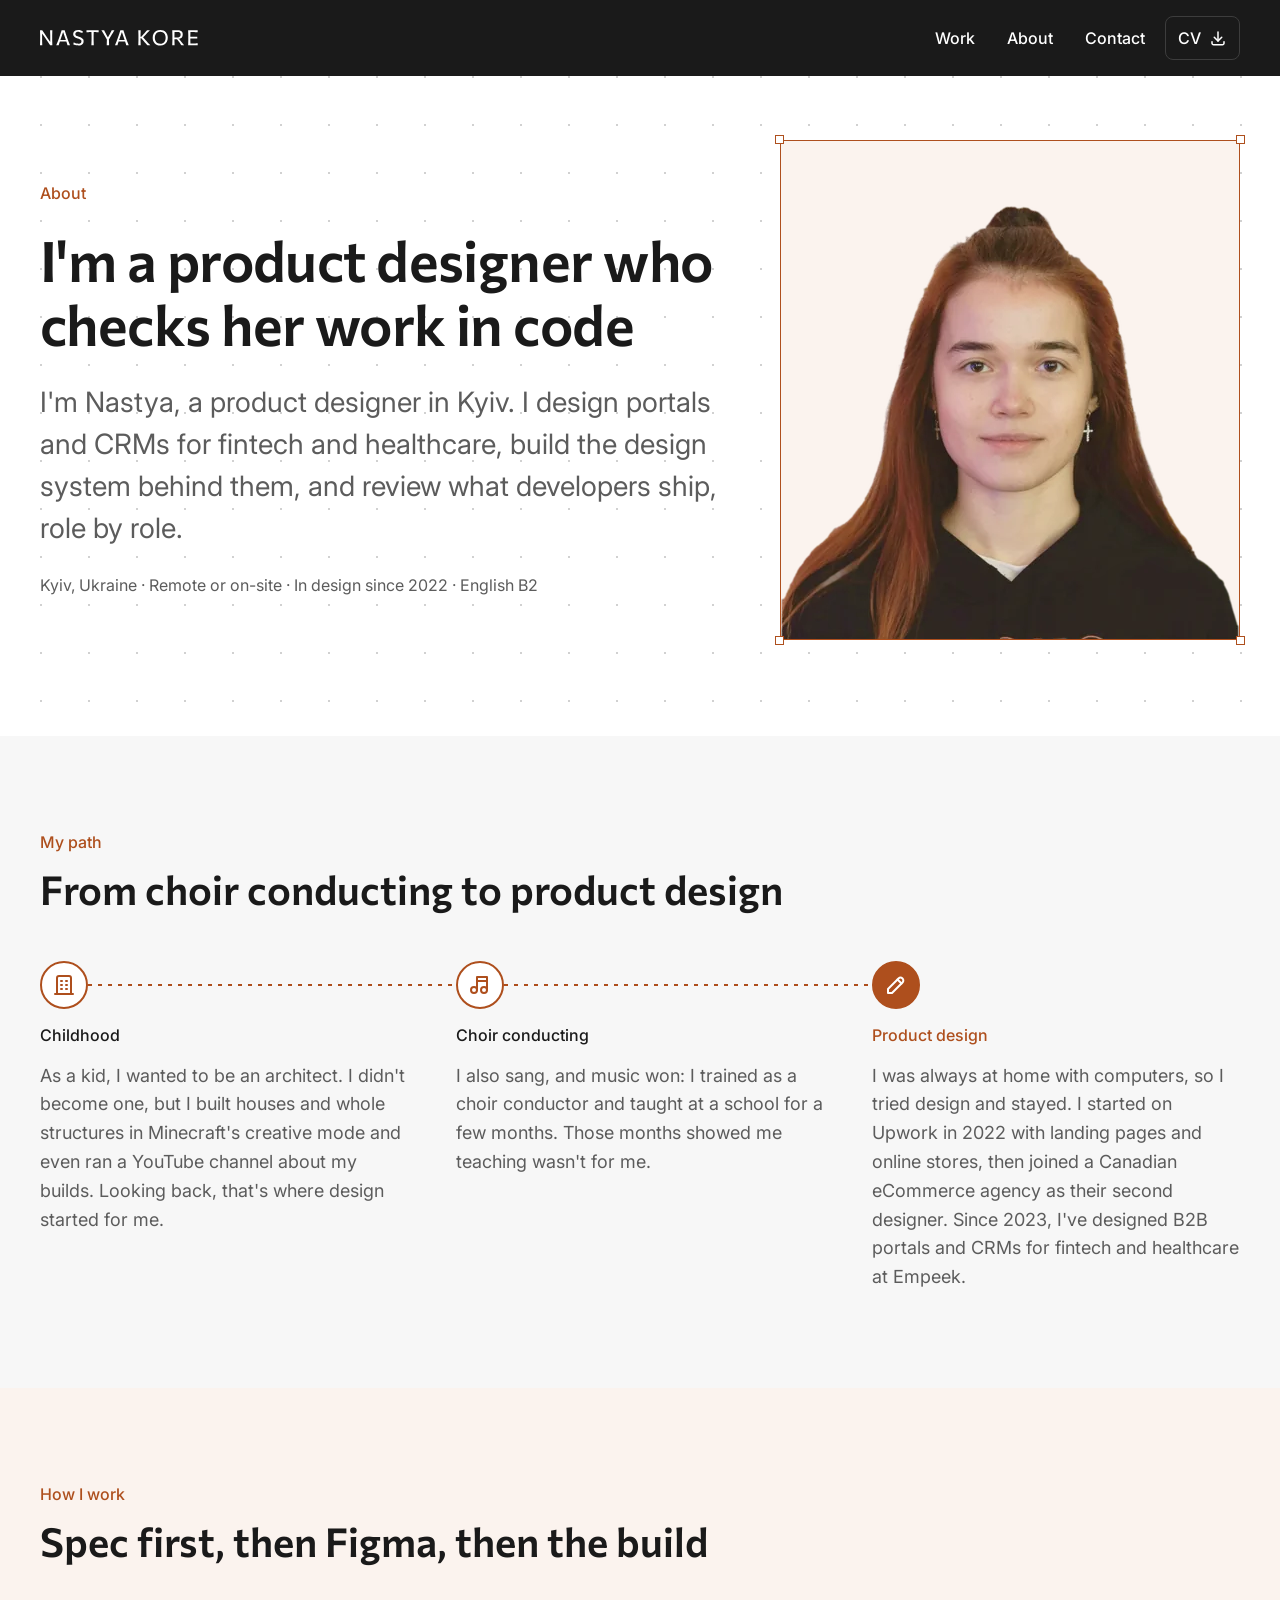
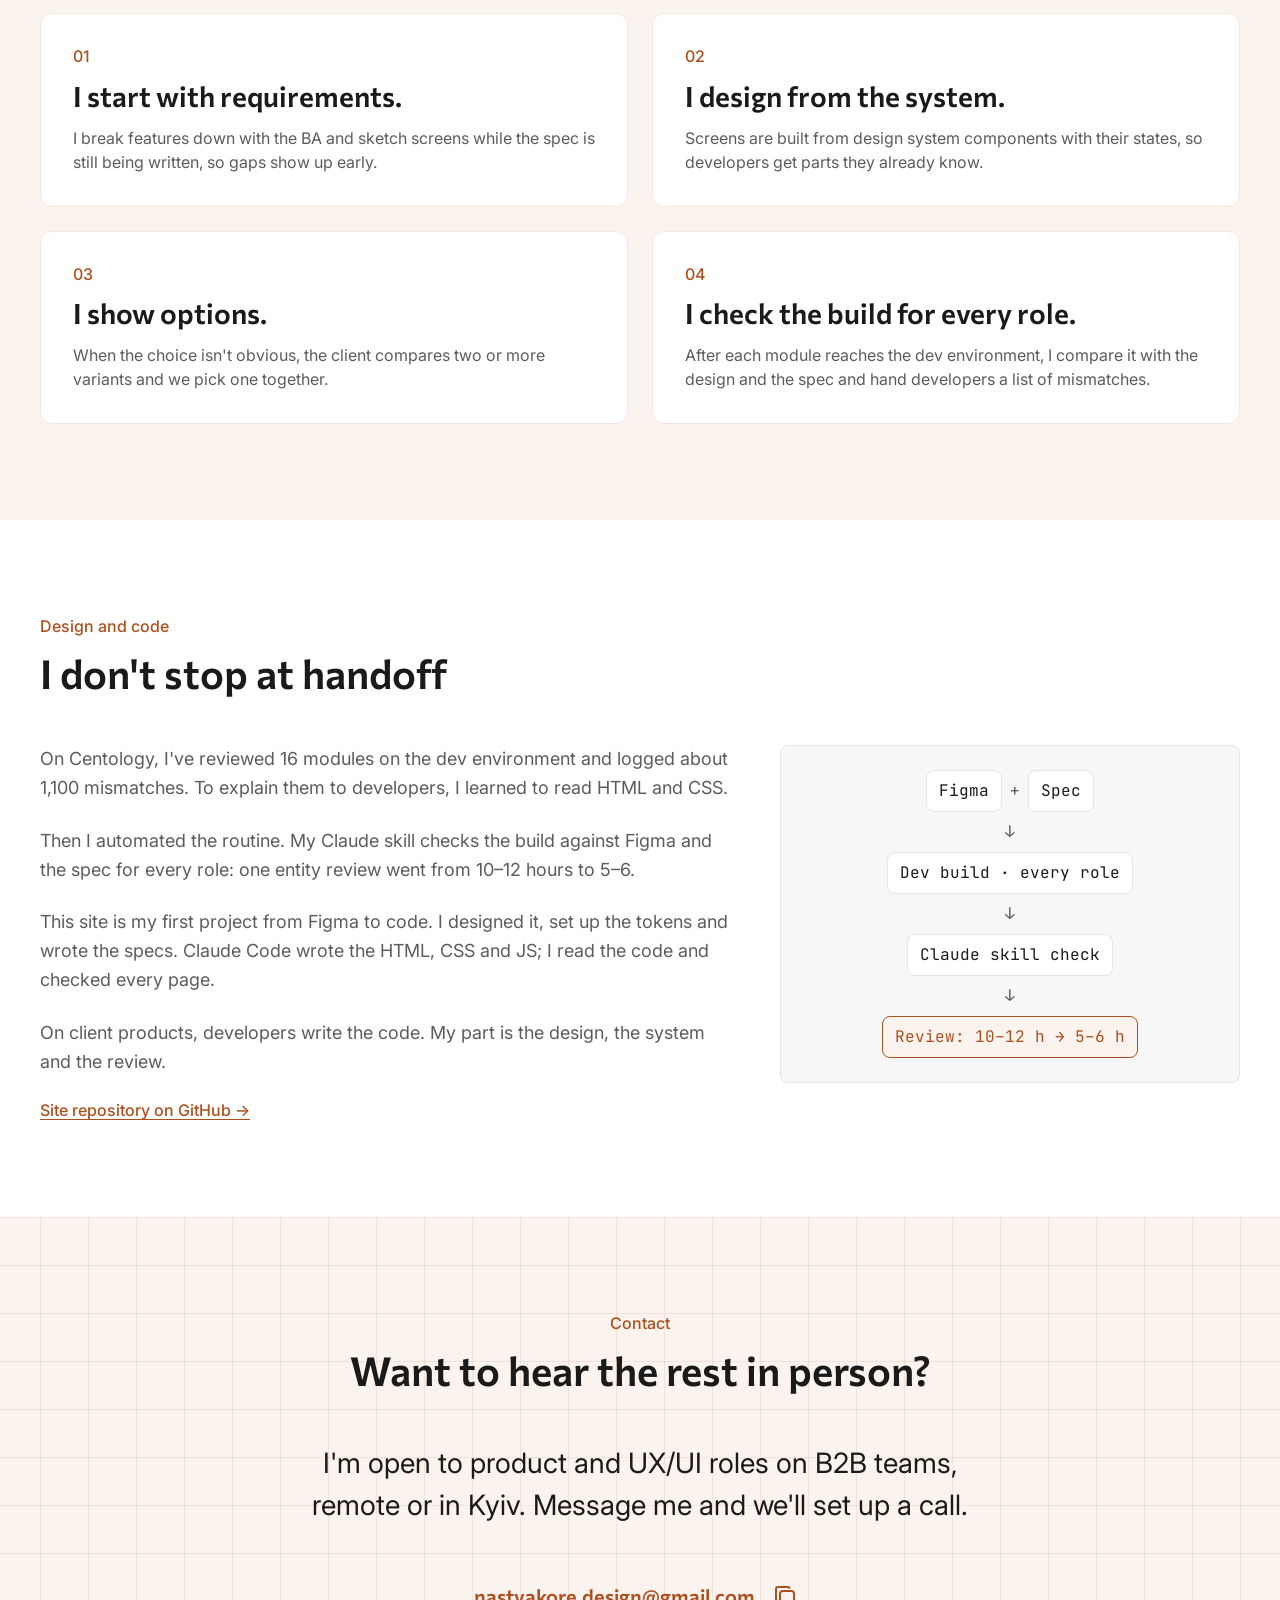
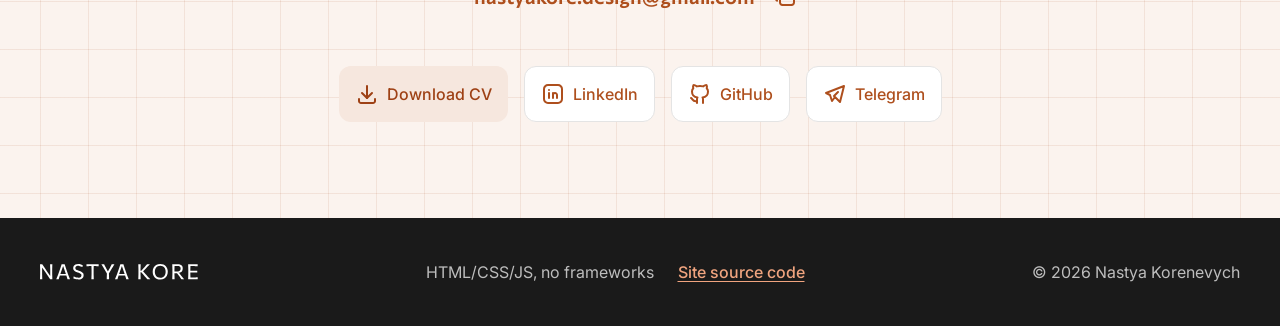
==== en/about/index.html @ 8788996b "Beta 0.6: portfolio site Co-Authored-By: Claude Opus 5.5 <noreply@anthropic.com>" ====
<!doctype html>
<html lang="en">
<head>
  <meta charset="utf-8">
  <meta name="viewport" content="width=device-width, initial-scale=1">
  <title>About — Nastya Korenevych, Product Designer (UX/UI)</title>
  <meta name="description" content="Product designer (UX/UI) in Kyiv. My path into design, how I work on B2B portals and CRMs, and how I take a design all the way to the build.">
  <meta property="og:description" content="Product designer (UX/UI) in Kyiv. My path into design, how I work on B2B portals and CRMs, and how I take a design all the way to the build.">
  <meta property="og:type" content="profile">
  <meta property="og:title" content="About — Nastya Korenevych, Product Designer (UX/UI)">
  <meta property="og:site_name" content="Nastya Korenevych">
  <meta property="og:locale" content="en_US">
  <link rel="canonical" href="https://nastya-korenevych.vercel.app/en/about/">
  <meta property="og:url" content="https://nastya-korenevych.vercel.app/en/about/">
  <meta property="og:image" content="https://nastya-korenevych.vercel.app/assets/img/og/og-about.png">
  <meta property="og:image:width" content="1200">
  <meta property="og:image:height" content="630">
  <meta property="og:image:alt" content="Portrait of Nastya Korenevych next to the About page title">
  <meta name="twitter:card" content="summary_large_image">

  <link rel="icon" href="../../favicon.svg" type="image/svg+xml">
  <link rel="icon" href="../../favicon-32.png" type="image/png" sizes="32x32">
  <link rel="apple-touch-icon" href="../../apple-touch-icon.png">
  <link rel="preload" href="../../assets/fonts/commissioner-variable.woff2" as="font" type="font/woff2" crossorigin>
  <link rel="preconnect" href="https://fonts.googleapis.com">
  <link rel="preconnect" href="https://fonts.gstatic.com" crossorigin>
  <link rel="stylesheet" href="https://fonts.googleapis.com/css2?family=Inter:wght@400;500&family=JetBrains+Mono&display=swap">

  <link rel="stylesheet" href="../../assets/css/tokens.css">
  <link rel="stylesheet" href="../../assets/css/base.css">
  <link rel="stylesheet" href="../../assets/css/components/wordmark.css">
  <link rel="stylesheet" href="../../assets/css/components/header.css">
  <link rel="stylesheet" href="../../assets/css/components/selection.css">
  <link rel="stylesheet" href="../../assets/css/components/about-hero.css">
  <link rel="stylesheet" href="../../assets/css/components/cell-grid.css">
  <link rel="stylesheet" href="../../assets/css/components/section-head.css">
  <link rel="stylesheet" href="../../assets/css/components/about-section.css">
  <link rel="stylesheet" href="../../assets/css/components/path.css">
  <link rel="stylesheet" href="../../assets/css/components/principles.css">
  <link rel="stylesheet" href="../../assets/css/components/text-link.css">
  <link rel="stylesheet" href="../../assets/css/components/cursor-tag.css">
  <link rel="stylesheet" href="../../assets/css/components/flow-diagram.css">
  <link rel="stylesheet" href="../../assets/css/components/contact-section.css">
  <link rel="stylesheet" href="../../assets/css/components/contact-button.css">
  <link rel="stylesheet" href="../../assets/css/components/cv-button.css">
  <link rel="stylesheet" href="../../assets/css/components/email-copy.css">
  <link rel="stylesheet" href="../../assets/css/components/site-footer.css">

  <script src="../../assets/js/menu.js" defer></script>
  <script src="../../assets/js/cursor-tag.js" defer></script>
  <script src="../../assets/js/cell-grid.js" defer></script>
  <script src="../../assets/js/copy-email.js" defer></script>
</head>
<body>
  <a class="skip-link" href="#main">Skip to content</a>

  <svg class="visually-hidden" aria-hidden="true">
    <symbol id="wordmark" viewBox="0 0 158 16">
      <path fill="currentColor" d="M-5.46128e-06 15.2563C0.0279945 14.4303 0.0524945 13.6323 0.0734945 12.8623C0.0944945 12.0923 0.118994 11.2453 0.146995 10.3213V5.29185C0.118994 4.33985 0.0944945 3.47535 0.0734945 2.69835C0.0524945 1.92135 0.0279945 1.11635 -5.46128e-06 0.283346H2.23649C3.06249 1.51535 3.86049 2.70535 4.63049 3.85335C5.40049 4.99435 6.15649 6.11785 6.89849 7.22385L10.059 11.6863H10.227V5.29185C10.199 4.33985 10.1745 3.47535 10.1535 2.69835C10.1325 1.92135 10.108 1.11635 10.08 0.283346H12.3585C12.3375 1.11635 12.313 1.92135 12.285 2.69835C12.257 3.47535 12.2255 4.33985 12.1905 5.29185V10.3213C12.2255 11.2383 12.257 12.0818 12.285 12.8518C12.313 13.6218 12.3375 14.4233 12.3585 15.2563H10.185C9.48499 14.2203 8.74999 13.1388 7.97999 12.0118C7.20999 10.8778 6.36649 9.63885 5.44949 8.29485L2.26799 3.80085H2.11049V10.3213C2.14549 11.2383 2.17349 12.0818 2.19449 12.8518C2.22249 13.6218 2.25049 14.4233 2.27849 15.2563H-5.46128e-06ZM16.2396 15.2563C16.5616 14.4373 16.8976 13.5868 17.2476 12.7048C17.6046 11.8228 17.9371 10.9828 18.2451 10.1848L20.0826 5.03985C20.3836 4.12285 20.6496 3.29335 20.8806 2.55135C21.1186 1.80935 21.3601 1.05335 21.6051 0.283346H24.7026C24.9406 1.03935 25.1751 1.79535 25.4061 2.55135C25.6441 3.30735 25.9066 4.14035 26.1936 5.05035L28.0206 10.2058C28.3426 11.0388 28.6716 11.8893 29.0076 12.7573C29.3506 13.6253 29.6761 14.4583 29.9841 15.2563H27.4641C27.2121 14.3953 26.9461 13.5063 26.6661 12.5893C26.3931 11.6723 26.1306 10.8043 25.8786 9.98535L23.2221 2.13135H23.0331L20.3661 9.91185C20.1001 10.7798 19.8271 11.6688 19.5471 12.5788C19.2671 13.4888 18.9906 14.3813 18.7176 15.2563H16.2396ZM19.2951 11.5603L19.4841 9.95385H26.9706L27.1176 11.5603H19.2951ZM38.3701 15.4873C38.0131 15.4873 37.5616 15.4418 37.0156 15.3508C36.4696 15.2598 35.8816 15.1443 35.2516 15.0043C34.6216 14.8643 34.0056 14.7173 33.4036 14.5633L33.5926 12.5683C34.2646 12.7853 34.9086 12.9813 35.5246 13.1563C36.1476 13.3313 36.7006 13.4713 37.1836 13.5763C37.6736 13.6743 38.0621 13.7233 38.3491 13.7233C38.9231 13.7093 39.4411 13.6218 39.9031 13.4608C40.3721 13.2928 40.7431 13.0338 41.0161 12.6838C41.2961 12.3338 41.4361 11.8683 41.4361 11.2873C41.4361 10.7763 41.2891 10.3528 40.9951 10.0168C40.7011 9.67385 40.2706 9.37985 39.7036 9.13485C39.1436 8.88285 38.4681 8.63435 37.6771 8.38935C36.7321 8.10235 35.9236 7.78385 35.2516 7.43385C34.5866 7.07685 34.0756 6.63935 33.7186 6.12135C33.3686 5.59635 33.1936 4.93135 33.1936 4.12635C33.1936 3.33535 33.3791 2.63185 33.7501 2.01585C34.1211 1.39285 34.6741 0.902847 35.4091 0.545847C36.1441 0.181847 37.0541 -0.000153065 38.1391 -0.000153065C38.3771 -0.000153065 38.6851 0.0348469 39.0631 0.104847C39.4481 0.174847 39.8576 0.262347 40.2916 0.367347C40.7326 0.472346 41.1631 0.580847 41.5831 0.692847C42.0031 0.804847 42.3706 0.902847 42.6856 0.986847L42.5071 2.97135C41.9121 2.76135 41.3206 2.56535 40.7326 2.38335C40.1516 2.20135 39.6406 2.05785 39.1996 1.95285C38.7656 1.84085 38.4716 1.78485 38.3176 1.78485C37.7926 1.79885 37.3061 1.88635 36.8581 2.04735C36.4101 2.20135 36.0496 2.44285 35.7766 2.77185C35.5106 3.10085 35.3776 3.52435 35.3776 4.04235C35.3776 4.49735 35.4966 4.87885 35.7346 5.18685C35.9796 5.49485 36.3576 5.77135 36.8686 6.01635C37.3796 6.25435 38.0446 6.49935 38.8636 6.75135C40.0606 7.13635 41.0056 7.52485 41.6986 7.91685C42.3916 8.30185 42.8816 8.75335 43.1686 9.27135C43.4626 9.78235 43.6096 10.4158 43.6096 11.1718C43.6096 11.9978 43.4241 12.7363 43.0531 13.3873C42.6891 14.0313 42.1186 14.5423 41.3416 14.9203C40.5716 15.2983 39.5811 15.4873 38.3701 15.4873ZM51.3942 15.2563C51.4222 14.4303 51.4467 13.6323 51.4677 12.8623C51.4957 12.0923 51.5237 11.2453 51.5517 10.3213V5.59635C51.5237 4.65135 51.4957 3.79035 51.4677 3.01335C51.4397 2.22935 51.4117 1.42085 51.3837 0.587847L52.3602 2.12085H50.5647C49.7177 2.16285 48.9687 2.20135 48.3177 2.23635C47.6737 2.27135 47.0612 2.30635 46.4802 2.34135V0.283346H58.6707V2.34135C58.0897 2.30635 57.4737 2.27135 56.8227 2.23635C56.1787 2.20135 55.4332 2.16285 54.5862 2.12085H52.7907L53.7777 0.587847C53.7567 1.42085 53.7322 2.22935 53.7042 3.01335C53.6762 3.79035 53.6447 4.65135 53.6097 5.59635V10.3213C53.6447 11.2383 53.6762 12.0818 53.7042 12.8518C53.7322 13.6218 53.7567 14.4233 53.7777 15.2563H51.3942ZM66.9153 9.47085L63.6708 3.89535C63.3208 3.34235 62.9638 2.78235 62.5998 2.21535C62.2358 1.64835 61.8263 1.00435 61.3713 0.283346H64.1223C64.4583 0.941347 64.7488 1.51185 64.9938 1.99485C65.2458 2.47785 65.4803 2.93285 65.6973 3.35985C65.9143 3.77985 66.1523 4.24185 66.4113 4.74585L67.8078 7.25535H68.0073L69.3723 4.82985C69.6453 4.30485 69.8938 3.82185 70.1178 3.38085C70.3488 2.93985 70.5868 2.47785 70.8318 1.99485C71.0838 1.50485 71.3778 0.934347 71.7138 0.283346H74.4123C74.0133 0.913347 73.6248 1.52935 73.2468 2.13135C72.8688 2.72635 72.4978 3.31085 72.1338 3.88485L68.8893 9.47085H66.9153ZM66.7158 15.2563C66.7438 14.4303 66.7683 13.6323 66.7893 12.8623C66.8173 12.0923 66.8453 11.2453 66.8733 10.3213V7.73835H68.9418V10.3213C68.9768 11.2383 69.0083 12.0818 69.0363 12.8518C69.0643 13.6218 69.0888 14.4233 69.1098 15.2563H66.7158ZM74.9879 15.2563C75.3099 14.4373 75.6459 13.5868 75.9959 12.7048C76.3529 11.8228 76.6854 10.9828 76.9934 10.1848L78.8309 5.03985C79.1319 4.12285 79.3979 3.29335 79.6289 2.55135C79.8669 1.80935 80.1084 1.05335 80.3534 0.283346H83.4509C83.6889 1.03935 83.9234 1.79535 84.1544 2.55135C84.3924 3.30735 84.6549 4.14035 84.9419 5.05035L86.7689 10.2058C87.0909 11.0388 87.4199 11.8893 87.7559 12.7573C88.0989 13.6253 88.4244 14.4583 88.7324 15.2563H86.2124C85.9604 14.3953 85.6944 13.5063 85.4144 12.5893C85.1414 11.6723 84.8789 10.8043 84.6269 9.98535L81.9704 2.13135H81.7814L79.1144 9.91185C78.8484 10.7798 78.5754 11.6688 78.2954 12.5788C78.0154 13.4888 77.7389 14.3813 77.4659 15.2563H74.9879ZM78.0434 11.5603L78.2324 9.95385H85.7189L85.8659 11.5603H78.0434ZM107.364 15.2563C106.748 14.5353 106.171 13.8633 105.632 13.2403C105.093 12.6103 104.571 11.9978 104.067 11.4028L101.316 8.34735H100.298V6.66735H101.306L103.689 4.11585C104.228 3.50685 104.757 2.90835 105.275 2.32035C105.793 1.73235 106.395 1.05335 107.081 0.283346H109.916C109.132 1.08135 108.369 1.85835 107.627 2.61435C106.885 3.37035 106.143 4.12985 105.401 4.89285L102.671 7.76985L102.639 6.86685L105.674 10.2793C106.164 10.7973 106.685 11.3573 107.238 11.9593C107.798 12.5613 108.344 13.1493 108.876 13.7233C109.415 14.2973 109.891 14.8083 110.304 15.2563H107.364ZM98.303 15.2563C98.331 14.4303 98.3555 13.6323 98.3765 12.8623C98.3975 12.0923 98.422 11.2453 98.45 10.3213V5.29185C98.422 4.33985 98.3975 3.47535 98.3765 2.69835C98.3555 1.92135 98.331 1.11635 98.303 0.283346H100.686C100.658 1.11635 100.63 1.92135 100.602 2.69835C100.581 3.47535 100.553 4.33985 100.518 5.29185V10.3213C100.553 11.2383 100.581 12.0818 100.602 12.8518C100.63 13.6218 100.658 14.4233 100.686 15.2563H98.303ZM120.314 15.4873C119.033 15.4873 117.913 15.2843 116.954 14.8783C116.002 14.4653 115.207 13.9018 114.57 13.1878C113.94 12.4668 113.468 11.6408 113.153 10.7098C112.845 9.77885 112.691 8.79535 112.691 7.75935C112.691 6.31035 112.981 5.00135 113.562 3.83235C114.15 2.65635 115.008 1.72535 116.135 1.03935C117.262 0.353347 118.63 0.0103474 120.24 0.0103474C121.472 0.0103474 122.557 0.209847 123.495 0.608847C124.433 1.00085 125.221 1.55385 125.858 2.26785C126.495 2.97485 126.974 3.79735 127.296 4.73535C127.618 5.67335 127.779 6.67785 127.779 7.74885C127.779 9.22585 127.485 10.5488 126.897 11.7178C126.309 12.8868 125.455 13.8073 124.335 14.4793C123.222 15.1513 121.882 15.4873 120.314 15.4873ZM120.261 13.7233C121.192 13.6953 121.997 13.5168 122.676 13.1878C123.355 12.8588 123.912 12.4213 124.346 11.8753C124.787 11.3223 125.109 10.6923 125.312 9.98535C125.522 9.27835 125.627 8.53285 125.627 7.74885C125.627 6.90185 125.515 6.12135 125.291 5.40735C125.067 4.69335 124.727 4.07035 124.272 3.53835C123.824 3.00635 123.264 2.58635 122.592 2.27835C121.927 1.97035 121.15 1.80235 120.261 1.77435C119.344 1.80235 118.546 1.97735 117.867 2.29935C117.188 2.62135 116.625 3.05535 116.177 3.60135C115.729 4.14735 115.393 4.77735 115.169 5.49135C114.952 6.19835 114.843 6.95085 114.843 7.74885C114.843 8.54685 114.948 9.30285 115.158 10.0168C115.375 10.7238 115.704 11.3503 116.145 11.8963C116.586 12.4423 117.146 12.8763 117.825 13.1983C118.511 13.5203 119.323 13.6953 120.261 13.7233ZM132.25 15.2563C132.278 14.4303 132.303 13.6323 132.324 12.8623C132.352 12.0853 132.38 11.2348 132.408 10.3108V5.28135C132.38 4.32935 132.352 3.46835 132.324 2.69835C132.303 1.92135 132.278 1.11635 132.25 0.283346C132.705 0.276347 133.209 0.269347 133.762 0.262347C134.322 0.255347 134.921 0.248347 135.558 0.241347C136.195 0.234347 136.863 0.227347 137.563 0.220347C138.711 0.220347 139.667 0.360347 140.43 0.640347C141.2 0.920347 141.777 1.36485 142.162 1.97385C142.547 2.58285 142.74 3.38085 142.74 4.36785C142.74 5.18685 142.579 5.93935 142.257 6.62535C141.935 7.30435 141.403 7.85035 140.661 8.26335C139.926 8.66935 138.932 8.87585 137.679 8.88285L138.351 7.99035L140.671 10.9513C141.049 11.3993 141.448 11.8823 141.868 12.4003C142.288 12.9113 142.701 13.4153 143.107 13.9123C143.513 14.4023 143.881 14.8503 144.21 15.2563H141.448C141.007 14.6333 140.58 14.0313 140.167 13.4503C139.754 12.8693 139.345 12.2953 138.939 11.7283L136.261 8.23185L137.521 9.27135H134.077V7.57035H136.881C137.728 7.57035 138.424 7.47585 138.97 7.28685C139.523 7.09085 139.936 6.77235 140.209 6.33135C140.482 5.89035 140.619 5.30935 140.619 4.58835C140.619 3.97935 140.521 3.50335 140.325 3.16035C140.129 2.81035 139.873 2.55135 139.558 2.38335C139.25 2.21535 138.911 2.11035 138.54 2.06835C138.176 2.01935 137.822 1.99485 137.479 1.99485H133.027L134.613 0.587847C134.592 1.42085 134.567 2.22935 134.539 3.01335C134.511 3.79035 134.483 4.64785 134.455 5.58585V10.3108C134.483 11.2348 134.511 12.0818 134.539 12.8518C134.567 13.6218 134.592 14.4233 134.613 15.2563H132.25ZM148.142 15.2563C148.17 14.4303 148.195 13.6323 148.216 12.8623C148.244 12.0853 148.272 11.2348 148.3 10.3108V5.28135C148.272 4.32935 148.244 3.46835 148.216 2.69835C148.195 1.92835 148.17 1.12335 148.142 0.283346H157.676V2.23635C156.983 2.20135 156.238 2.16985 155.44 2.14185C154.649 2.11385 153.714 2.08235 152.636 2.04735H149.192L150.505 0.587847C150.484 1.42085 150.456 2.22935 150.421 3.01335C150.393 3.79035 150.365 4.64785 150.337 5.58585V10.0063C150.365 10.9233 150.393 11.7668 150.421 12.5368C150.449 13.2998 150.477 14.1048 150.505 14.9518L149.297 13.4923H152.804C153.714 13.4573 154.572 13.4258 155.377 13.3978C156.189 13.3698 156.966 13.3383 157.708 13.3033V15.2563H148.142ZM149.875 8.52585V6.81435H152.762C153.728 6.78635 154.558 6.76535 155.251 6.75135C155.951 6.73035 156.626 6.71285 157.277 6.69885V8.60985C156.591 8.59585 155.902 8.58185 155.209 8.56785C154.516 8.55385 153.697 8.53985 152.752 8.52585H149.875Z"/>
    </symbol>
  </svg>

  <header class="site-header">
    <div class="site-header__bar container">
      <a class="wordmark" href="../" aria-label="Nastya Korenevych — home">
        <svg width="158" height="16" aria-hidden="true"><use href="#wordmark"/></svg>
      <span class="selection selection--focus-only" aria-hidden="true"><i></i><i></i><i></i><i></i></span></a>

      <div class="site-header__actions">
        <nav class="site-header__nav" aria-label="Main">
          <a class="site-header__link" href="../#work">Work<span class="selection selection--interactive" aria-hidden="true"><i></i><i></i><i></i><i></i></span></a>
          <a class="site-header__link" href="./" aria-current="page">About<span class="selection selection--interactive" aria-hidden="true"><i></i><i></i><i></i><i></i></span></a>
          <a class="site-header__link" href="#contact">Contact<span class="selection selection--interactive" aria-hidden="true"><i></i><i></i><i></i><i></i></span></a>
          <a class="nav-cv-button" href="../../cv-nastya-korenevych.pdf" download aria-label="CV (PDF)">
            CV
            <svg width="18" height="18" viewBox="0 0 18 18" fill="none" stroke="currentColor" stroke-width="1.5" stroke-linecap="round" stroke-linejoin="round" aria-hidden="true">
              <path d="M3 12.75V14.25C3 14.6478 3.15804 15.0294 3.43934 15.3107C3.72064 15.592 4.10218 15.75 4.5 15.75H13.5C13.8978 15.75 14.2794 15.592 14.5607 15.3107C14.842 15.0294 15 14.6478 15 14.25V12.75"/>
              <path d="M5.25 8.25L9 12L12.75 8.25"/>
              <path d="M9 3V12"/>
            </svg>
          <span class="selection selection--interactive" aria-hidden="true"><i></i><i></i><i></i><i></i></span></a>
        </nav>
        <button class="menu-button site-header__burger" type="button" popovertarget="site-menu" aria-expanded="false" aria-label="Menu">
          <svg width="22" height="22" viewBox="0 0 22 22" fill="none" stroke="currentColor" stroke-width="1.83333" stroke-linecap="round" stroke-linejoin="round" aria-hidden="true">
            <path d="M3.66667 7.33333H18.3333"/>
            <path d="M3.66667 14.6667H18.3333"/>
          </svg>
        <span class="selection selection--interactive" aria-hidden="true"><i></i><i></i><i></i><i></i></span></button>
      </div>
    </div>
  </header>

  <div class="site-menu" id="site-menu" popover role="dialog" aria-modal="true" aria-label="Menu">
    <div class="site-header__bar container">
      <a class="wordmark" href="../" aria-label="Nastya Korenevych — home">
        <svg width="158" height="16" aria-hidden="true"><use href="#wordmark"/></svg>
      <span class="selection selection--focus-only" aria-hidden="true"><i></i><i></i><i></i><i></i></span></a>
      <div class="site-header__actions">
        <a class="nav-cv-button" href="../../cv-nastya-korenevych.pdf" download aria-label="CV (PDF)">
          CV
          <svg width="18" height="18" viewBox="0 0 18 18" fill="none" stroke="currentColor" stroke-width="1.5" stroke-linecap="round" stroke-linejoin="round" aria-hidden="true">
            <path d="M3 12.75V14.25C3 14.6478 3.15804 15.0294 3.43934 15.3107C3.72064 15.592 4.10218 15.75 4.5 15.75H13.5C13.8978 15.75 14.2794 15.592 14.5607 15.3107C14.842 15.0294 15 14.6478 15 14.25V12.75"/>
            <path d="M5.25 8.25L9 12L12.75 8.25"/>
            <path d="M9 3V12"/>
          </svg>
        <span class="selection selection--interactive" aria-hidden="true"><i></i><i></i><i></i><i></i></span></a>
        <button class="menu-button" type="button" popovertarget="site-menu" popovertargetaction="hide" aria-label="Close menu" autofocus>
          <svg width="22" height="22" viewBox="0 0 22 22" fill="none" stroke="currentColor" stroke-width="1.83333" stroke-linecap="round" stroke-linejoin="round" aria-hidden="true">
            <path d="M16.5 5.5L5.5 16.5"/>
            <path d="M5.5 5.5L16.5 16.5"/>
          </svg>
        <span class="selection selection--interactive" aria-hidden="true"><i></i><i></i><i></i><i></i></span></button>
      </div>
    </div>

    <div class="site-menu__body">
      <nav class="site-menu__nav" aria-label="Main">
        <a class="site-menu__link" href="../#work">Work<span class="selection selection--interactive" aria-hidden="true"><i></i><i></i><i></i><i></i></span></a>
        <a class="site-menu__link" href="./" aria-current="page">About<span class="selection selection--interactive" aria-hidden="true"><i></i><i></i><i></i><i></i></span></a>
        <a class="site-menu__link" href="#contact">Contact<span class="selection selection--interactive" aria-hidden="true"><i></i><i></i><i></i><i></i></span></a>
      </nav>
    </div>
  </div>

  <main id="main">
    <section class="about-hero" aria-labelledby="about-title">
      <div class="cell-grid cell-grid--dots cell-grid--light" aria-hidden="true"></div>
      <div class="about-hero__inner container">
        <div class="about-hero__intro">
          <p class="eyebrow">About</p>
          <h1 id="about-title">I'm a product designer who checks her work in code</h1>
          <p class="about-hero__lead">I'm Nastya, a product designer in Kyiv. I design portals and CRMs for fintech and healthcare, build the design system behind them, and review what developers ship, role by role.</p>
        </div>
        <div class="about-hero__photo">
          <img src="../../assets/img/about/nastya-korenevych-portrait.webp" srcset="../../assets/img/about/nastya-korenevych-portrait.webp 1x, ../../assets/img/about/nastya-korenevych-portrait@2x.webp 2x" width="460" height="435" alt="Nastya Korenevych smiling at the camera">
          <span class="selection" aria-hidden="true"><i></i><i></i><i></i><i></i></span>
        </div>
        <p class="about-hero__facts">Kyiv, Ukraine · Remote or on-site · In design since 2022 · English B2</p>
      </div>
    </section>

    <section class="about-section about-section--surface" aria-labelledby="path-title">
      <div class="about-section__inner container">
        <div class="section-head section-head--start">
          <p class="eyebrow">My path</p>
          <h2 id="path-title">From choir conducting to product design</h2>
        </div>
        <ol class="path" role="list">
          <li class="path__stop">
            <span class="path__marker"><svg width="24" height="24" viewBox="0 0 24 24" fill="none" stroke="currentColor" stroke-width="2" stroke-linecap="round" stroke-linejoin="round" aria-hidden="true"><path d="M3 21H21"/><path d="M9 8H10"/><path d="M9 12H10"/><path d="M9 16H10"/><path d="M14 8H15"/><path d="M14 12H15"/><path d="M14 16H15"/><path d="M5 21V5C5 3.9 5.9 3 7 3H17C18.1 3 19 3.9 19 5V21"/></svg></span>
            <div class="path__text">
              <p class="path__label">Childhood</p>
              <p class="path__desc">As a kid, I wanted to be an architect. I didn't become one, but I built houses and whole structures in Minecraft's creative mode and even ran a YouTube channel about my builds. Looking back, that's where design started for me.</p>
            </div>
          </li>
          <li class="path__stop">
            <span class="path__marker"><svg width="24" height="24" viewBox="0 0 24 24" fill="none" stroke="currentColor" stroke-width="2" stroke-linecap="round" stroke-linejoin="round" aria-hidden="true"><path d="M3 17C3 18.66 4.34 20 6 20C7.66 20 9 18.66 9 17C9 15.34 7.66 14 6 14C4.34 14 3 15.34 3 17Z"/><path d="M13 17C13 18.66 14.34 20 16 20C17.66 20 19 18.66 19 17C19 15.34 17.66 14 16 14C14.34 14 13 15.34 13 17Z"/><path d="M9 17V4H19V17"/><path d="M9 8H19"/></svg></span>
            <div class="path__text">
              <p class="path__label">Choir conducting</p>
              <p class="path__desc">I also sang, and music won: I trained as a choir conductor and taught at a school for a few months. Those months showed me teaching wasn't for me.</p>
            </div>
          </li>
          <li class="path__stop path__stop--now">
            <span class="path__marker"><svg width="24" height="24" viewBox="0 0 24 24" fill="none" stroke="currentColor" stroke-width="2" stroke-linecap="round" stroke-linejoin="round" aria-hidden="true"><path d="M4 20H8L18.5 9.5C19.6 8.4 19.6 6.6 18.5 5.5C17.4 4.4 15.6 4.4 14.5 5.5L4 16V20"/><path d="M13.5 6.5L17.5 10.5"/></svg></span>
            <div class="path__text">
              <p class="path__label">Product design</p>
              <p class="path__desc">I was always at home with computers, so I tried design and stayed. I started on Upwork in 2022 with landing pages and online stores, then joined a Canadian eCommerce agency as their second designer. Since 2023, I've designed B2B portals and CRMs for fintech and healthcare at Empeek.</p>
            </div>
          </li>
        </ol>
      </div>
    </section>

    <section class="about-section about-section--tint" aria-labelledby="work-title">
      <div class="about-section__inner container">
        <div class="section-head section-head--start">
          <p class="eyebrow">How I work</p>
          <h2 id="work-title">Spec first, then Figma, then the build</h2>
        </div>
        <ol class="principles" role="list">
          <li class="principle">
            <p class="principle__num" aria-hidden="true">01</p>
            <h3>I start with requirements.</h3>
            <p class="principle__desc">I break features down with the BA and sketch screens while the spec is still being written, so gaps show up early.</p>
          </li>
          <li class="principle">
            <p class="principle__num" aria-hidden="true">02</p>
            <h3>I design from the system.</h3>
            <p class="principle__desc">Screens are built from design system components with their states, so developers get parts they already know.</p>
          </li>
          <li class="principle">
            <p class="principle__num" aria-hidden="true">03</p>
            <h3>I show options.</h3>
            <p class="principle__desc">When the choice isn't obvious, the client compares two or more variants and we pick one together.</p>
          </li>
          <li class="principle">
            <p class="principle__num" aria-hidden="true">04</p>
            <h3>I check the build for every role.</h3>
            <p class="principle__desc">After each module reaches the dev environment, I compare it with the design and the spec and hand developers a list of mismatches.</p>
          </li>
        </ol>
      </div>
    </section>

    <section class="about-section" aria-labelledby="code-title">
      <div class="about-section__inner container">
        <div class="section-head section-head--start">
          <p class="eyebrow">Design and code</p>
          <h2 id="code-title">I don't stop at handoff</h2>
        </div>
        <div class="about-section__row">
          <div class="about-section__text">
            <p>On Centology, I've reviewed 16 modules on the dev environment and logged about 1,100 mismatches. To explain them to developers, I learned to read HTML and CSS.</p>
            <p>Then I automated the routine. My Claude skill checks the build against Figma and the spec for every role: one entity review went from 10–12 hours to 5–6.</p>
            <p>This site is my first project from Figma to code. I designed it, set up the tokens and wrote the specs. Claude Code wrote the HTML, CSS and JS; I read the code and checked every page.</p>
            <p>On client products, developers write the code. My part is the design, the system and the review.</p>
            <a class="text-link" href="https://github.com/nastyakoredesign/portfolio" target="_blank" rel="noopener">Site repository on GitHub <span aria-hidden="true">→</span><span class="visually-hidden"> (opens in a new tab)</span><span class="selection selection--interactive" aria-hidden="true"><i></i><i></i><i></i><i></i></span></a>
          </div>
          <div class="flow-diagram" role="img" aria-label="Diagram: my Claude skill checks the dev build for every role against Figma and the spec; one review went from 10–12 hours to 5–6.">
            <div class="flow-diagram__row" aria-hidden="true">
              <span class="flow-diagram__chip">Figma</span>
              <span class="flow-diagram__sign">+</span>
              <span class="flow-diagram__chip">Spec</span>
            </div>
            <span class="flow-diagram__sign" aria-hidden="true">↓</span>
            <span class="flow-diagram__chip" aria-hidden="true">Dev build · every role</span>
            <span class="flow-diagram__sign" aria-hidden="true">↓</span>
            <span class="flow-diagram__chip" aria-hidden="true">Claude skill check</span>
            <span class="flow-diagram__sign" aria-hidden="true">↓</span>
            <span class="flow-diagram__chip flow-diagram__chip--result" aria-hidden="true">Review: 10–12 h → 5–6 h</span>
          </div>
        </div>
      </div>
    </section>

    <section class="contact-section" id="contact" aria-labelledby="contact-title">
      <div class="cell-grid" aria-hidden="true"></div>
      <div class="section-head container">
        <p class="eyebrow">Contact</p>
        <h2 id="contact-title">Want to hear the rest in person?</h2>
      </div>
      <p class="contact-section__lead container">I'm open to product and UX/UI roles on B2B teams, remote or in Kyiv. Message me and we'll set up a call.</p>

      <div class="email-copy container" data-copied-label="Email copied">
        <div class="email-copy__row">
          <p class="email-copy__address">nastyakore.design@gmail.com</p>
          <button class="email-copy__button" type="button" aria-label="Copy email" hidden>
            <span class="email-copy__icon email-copy__icon--copy"><svg width="24" height="24" viewBox="0 0 24 24" fill="none" stroke="currentColor" stroke-width="2" stroke-linecap="round" stroke-linejoin="round" aria-hidden="true"><path d="M4.012 16.737C3.70534 16.5622 3.45027 16.3095 3.27258 16.0045C3.09488 15.6995 3.00085 15.353 3 15V5C3 3.9 3.9 3 5 3H15C15.75 3 16.158 3.385 16.5 4"/><path d="M7 9.667C7 8.95967 7.28099 8.28131 7.78115 7.78115C8.28131 7.28099 8.95967 7 9.667 7H18.333C18.6832 7 19.03 7.06898 19.3536 7.20301C19.6772 7.33704 19.9712 7.53349 20.2189 7.78115C20.4665 8.0288 20.663 8.32281 20.797 8.64638C20.931 8.96996 21 9.31676 21 9.667V18.333C21 18.6832 20.931 19.03 20.797 19.3536C20.663 19.6772 20.4665 19.9712 20.2189 20.2189C19.9712 20.4665 19.6772 20.663 19.3536 20.797C19.03 20.931 18.6832 21 18.333 21H9.667C9.31676 21 8.96996 20.931 8.64638 20.797C8.32281 20.663 8.0288 20.4665 7.78115 20.2189C7.53349 19.9712 7.33704 19.6772 7.20301 19.3536C7.06898 19.03 7 18.6832 7 18.333V9.667Z"/></svg></span>
            <span class="email-copy__icon email-copy__icon--check"><svg width="24" height="24" viewBox="0 0 24 24" fill="none" stroke="currentColor" stroke-width="2" stroke-linecap="round" stroke-linejoin="round" aria-hidden="true"><path d="M5 12L10 17L20 7"/></svg></span>
            <span class="selection selection--interactive" aria-hidden="true"><i></i><i></i><i></i><i></i></span>
          </button>
          <span class="email-copy__status" aria-live="polite"></span>
        </div>
      </div>

      <ul class="contact-section__links container" role="list">
        <li>
          <a class="cv-button" href="../../cv-nastya-korenevych.pdf" download><svg width="24" height="24" viewBox="0 0 24 24" fill="none" stroke="currentColor" stroke-width="2" stroke-linecap="round" stroke-linejoin="round" aria-hidden="true"><path d="M4 17V19C4 19.5304 4.21071 20.0391 4.58579 20.4142C4.96086 20.7893 5.46957 21 6 21H18C18.5304 21 19.0391 20.7893 19.4142 20.4142C19.7893 20.0391 20 19.5304 20 19V17"/><path d="M7 11L12 16L17 11"/><path d="M12 4V16"/></svg>Download CV<span class="selection selection--interactive" aria-hidden="true"><i></i><i></i><i></i><i></i></span></a><!-- check:ignore -->
        </li>
        <li>
          <a class="contact-button" href="https://www.linkedin.com/in/nastyakore/" target="_blank" rel="noopener"><svg width="24" height="24" viewBox="0 0 24 24" fill="none" stroke="currentColor" stroke-width="2" stroke-linecap="round" stroke-linejoin="round" aria-hidden="true"><path d="M8 11V16M8 8V8.01M12 16V11M16 16V13C16 12.4696 15.7893 11.9609 15.4142 11.5858C15.0391 11.2107 14.5304 11 14 11C13.4696 11 12.9609 11.2107 12.5858 11.5858C12.2107 11.9609 12 12.4696 12 13M3 7C3 5.93913 3.42143 4.92172 4.17157 4.17157C4.92172 3.42143 5.93913 3 7 3H17C18.0609 3 19.0783 3.42143 19.8284 4.17157C20.5786 4.92172 21 5.93913 21 7V17C21 18.0609 20.5786 19.0783 19.8284 19.8284C19.0783 20.5786 18.0609 21 17 21H7C5.93913 21 4.92172 20.5786 4.17157 19.8284C3.42143 19.0783 3 18.0609 3 17V7Z"/></svg>LinkedIn <span class="visually-hidden">(opens in a new tab)</span><span class="selection selection--interactive" aria-hidden="true"><i></i><i></i><i></i><i></i></span></a>
        </li>
        <li>
          <a class="contact-button" href="https://github.com/nastyakoredesign" target="_blank" rel="noopener"><svg width="24" height="24" viewBox="0 0 24 24" fill="none" stroke="currentColor" stroke-width="2" stroke-linecap="round" stroke-linejoin="round" aria-hidden="true"><path d="M9 19C4.7 20.4 4.7 16.5 3 16M9 19V17.5C8.9 16.7 8.9 16.1 9.5 15.5C6.7 15.2 4 14.1 4 9.5C4.00122 8.30496 4.46745 7.15731 5.3 6.3C4.90953 5.26197 4.94548 4.11163 5.4 3.1C5.4 3.1 6.5 2.8 8.9 4.4C10.9328 3.87059 13.0672 3.87059 15.1 4.4C17.5 2.8 18.6 3.1 18.6 3.1C19.0545 4.11163 19.0905 5.26197 18.7 6.3C19.5325 7.15731 19.9988 8.30496 20 9.5C20 14.1 17.3 15.2 14.5 15.5C15.1 16.1 15 16.5 15 17.5V21M9 19V21"/></svg>GitHub <span class="visually-hidden">(opens in a new tab)</span><span class="selection selection--interactive" aria-hidden="true"><i></i><i></i><i></i><i></i></span></a>
        </li>
        <li>
          <a class="contact-button" href="https://t.me/NastyaKore" target="_blank" rel="noopener"><svg width="24" height="24" viewBox="0 0 24 24" fill="none" stroke="currentColor" stroke-width="2" stroke-linecap="round" stroke-linejoin="round" aria-hidden="true"><path d="M15 10L11 14L12 15M12 15L17 20L21 4L3 11L7 13L9 19L12 15Z"/></svg>Telegram <span class="visually-hidden">(opens in a new tab)</span><span class="selection selection--interactive" aria-hidden="true"><i></i><i></i><i></i><i></i></span></a>
        </li>
      </ul>
    </section>
  </main>

  <footer class="site-footer">
    <div class="site-footer__inner container">
      <a class="wordmark site-footer__wordmark" href="../" aria-label="Nastya Korenevych — home">
        <svg width="158" height="16" aria-hidden="true"><use href="#wordmark"/></svg>
      <span class="selection selection--focus-only" aria-hidden="true"><i></i><i></i><i></i><i></i></span></a>

      <div class="site-footer__meta">
        <p class="site-footer__made">HTML/CSS/JS, no frameworks</p>
        <a class="text-link text-link--dark" href="https://github.com/nastyakoredesign/portfolio" target="_blank" rel="noopener">Site source code<span class="visually-hidden"> (opens in a new tab)</span><span class="selection selection--interactive" aria-hidden="true"><i></i><i></i><i></i><i></i></span></a>
      </div>

      <p class="site-footer__copyright">© 2026 Nastya Korenevych</p>
    </div>
  </footer>
</body>
</html>
---- assets/css/tokens.css ----
/* ==========================================================================
   tokens.css — дизайн-токени сайту
   Джерело правди: Figma «Portfolio» (tPVPydgz0leym8d6UrD6IH),
   колекції змінних Color, Type, Space. Вивантажено 06.10.2026.

   Як це читати, якщо думаєш у Figma:
   - кожен рядок `--назва: значення;` = одна змінна (Variable) у Figma;
   - назва змінної тут = Code syntax (WEB) цієї змінної у Figma,
     тож у Dev Mode ти бачиш ту саму назву, що й у коді;
   - `:root { … }` = мод Desktop (значення за замовчуванням);
   - `@media (width < 768px) { :root { … } }` = мод Mobile:
     браузер сам «перемикає мод», коли екран вужчий за 768 px.

   Правило: змінив значення у Figma → зміни його тут (і навпаки).
   Нові кольори й розміри спершу з'являються у Figma, потім тут.
   ========================================================================== */

:root {
  /* ---------- Color (мод Light) ---------- */
  /* Основа */
  --color-bg: #ffffff;
  --color-surface: #f7f7f7;
  --color-text: #1a1a1a;
  --color-text-secondary: #5c5c5c;
  --color-border: #e4e4e4;
  --color-placeholder: #ececec;        /* фон заглушок зображень */
  --color-surface-sunken: #ececec;     /* підкладка Quote card; той самий колір, що placeholder, окрема змінна (рішення 15.10) */

  /* Акцент */
  --color-accent: #ae4f1d;
  --color-accent-hover: #bc5522;
  --color-accent-active: #9e4115;
  --color-accent-tint: #fbf3ee;         /* фон hero і Contact */
  --color-accent-tint-active: #f6e7de;
  --color-on-accent: #ffffff;           /* текст на accent */

  /* Темна зона: хедер, футер, секція Code, мобільне меню */
  --color-ink: #1a1a1a;
  --color-ink-raised: #262626;
  --color-ink-border: #3d3d3d;
  --color-on-ink: #ffffff;
  --color-on-ink-secondary: #bdbdbd;
  --color-accent-on-dark: #f0a47f;
  --color-code-token: #7dd3c0;       /* підсвітка коду на ink: назви змінних, @media, курсор набору */

  /* Контроли */
  --color-control-border: rgb(26 26 26 / 0.2);
  --color-control-bg: rgb(255 255 255 / 0.7);

  /* Статуси */
  --color-status-available: #2f9e57;    /* точка бейджа «Open to new roles» */
  --color-status-shipped-bg: #e6f2ea;
  --color-status-shipped-text: #1e6b3c;
  --color-status-partly-bg: #fbf0d6;
  --color-status-partly-text: #7a5200;
  --color-status-concept-bg: #efefef;
  --color-status-concept-text: #4d4d4d;

  /* Колір клієнта в кейсі Centology (лише сторінка кейсу) */
  --color-case-accent: #3e55ff;
  /* Активний сегмент перемикача брендів у кейсі DS (Figma Color/brand-toggle/*, 05.11): Primary/600 бренду,
     LCA і EBC трохи темніші заради контрасту 4,5:1 з білим текстом */
  --color-brand-toggle-centology: #3e55ff;
  --color-brand-toggle-lca: #007bb0;
  --color-brand-toggle-ebc: #2e7aa9;
  --color-brand-toggle-dma: #2f527a;
  --color-case-accent-muted: #4f68bf;   /* приглушений синій: фон картки Centology на Home (Figma Color/case-accent-muted, 22.10) */
  --color-case-revive-muted: #8156af;   /* приглушений фіолетовий Revive: фон картки Revive на Home (Figma Color/case-revive-muted, 22.10) */

  /* ---------- Type: шрифти й розміри ---------- */
  /* Розміри в rem: 1rem = 16px. Коментар праворуч — px як у Figma. */
  --font-heading: "Commissioner", system-ui, sans-serif;
  --font-body: "Inter", system-ui, sans-serif;
  --font-code: "JetBrains Mono", ui-monospace, monospace;

  --font-size-display: 6.5rem;     /* 104 — лише роль у hero */
  --font-size-h1: 3.5rem;          /* 56 */
  --font-size-h2: 2.5rem;          /* 40 */
  --font-size-h3: 1.75rem;         /* 28 */
  --font-size-h4: 1.25rem;         /* 20 */
  --font-size-lead: 1.75rem;       /* 28 */
  --font-size-body-case: 1.125rem; /* 18 — лише текст сторінки кейсу */
  --font-size-body: 1rem;          /* 16 */
  --font-size-ui: 1rem;            /* 16 — підписи, кнопки, мітки */
  --font-size-caption: 0.75rem;    /* 12 — стиль ui/caption: теги, статуси, бейдж hero на Mobile */
  --font-size-wordmark: 1.3125rem; /* 21 — вордмарк (у коді це SVG) */

  /* Висота рядка й трекінг — з текстових стилів Figma (відсотки → множник) */
  --line-height-display: 1.05;
  --line-height-h1: 1.15;
  --line-height-h2: 1.2;
  --line-height-h3: 1.25;
  --line-height-h4: 1.3;
  --line-height-lead: 1.5;
  --line-height-body-case: 1.6;
  --line-height-body: 1.5;
  --line-height-ui: 1.3;
  --line-height-caption: 1.3;      /* ui/caption: 130 % */
  --letter-spacing-tight: -0.01em; /* display і h1: −1 % у Figma */

  /* ---------- Space ---------- */
  --space-4: 4px;
  --space-8: 8px;
  --space-12: 12px;
  --space-16: 16px;
  --space-24: 24px;
  --space-32: 32px;
  --space-48: 48px;
  --space-64: 64px;
  --space-96: 96px;
  --space-128: 128px;

  /* Семантичні (колекція Space, аліаси на примітиви, з 09.10).
     На Mobile інші значення — див. мод Mobile нижче. */
  --space-section: var(--space-96);   /* вертикальний padding секцій-«вітрин» */
  --space-split-gap: var(--space-48); /* gap «основне + панель»; Outcome: заголовок → факти (24.10) */
  --space-card-pad: var(--space-32);  /* padding карток рішень */
  --space-section-bottom: var(--space-128); /* нижній padding секцій-«вітрин» кейсу: Solutions, From design to code, Outcome, Next case (12.10) */

  --radius-control: 8px;   /* усе, що натискається */
  --radius-card: 12px;     /* картки */
  --radius-media: 12px;    /* кадри скрінів і медіа в кейсі; на Mobile 4 (див. нижче) */
  --radius-pill: 999px;    /* лише неінтерактивні мітки */
  --radius-phone: 24px;    /* екрани телефонів у Mobile app (MVP) */

  /* Layout. У Figma мод Mobile має container 358 і reading 358 —
     це результат на екрані 390 (390 − 2 × 16). У коді ширина гнучка:
     .container = min(100% − 2 × gutter, --layout-container). */
  --layout-container: 1200px;
  --layout-reading: 760px;
  --layout-gutter: 24px;
  --layout-columns: 12;
  --layout-carousel-inset: var(--space-24);

  /* Розміри медіа й карток */
  --size-card-media: 330px;
  --size-card-media-featured: 440px;
  --size-card-min-width: 420px;   /* мінімальна ширина картки в сітці Work (Desktop) */
  --size-carousel-card: 280px;
  --size-code-media: 232px;
  --size-case-hero-media: 640px;
  --size-case-media: 360px;
  --size-case-compare: 640px;     /* кадр порівняння до/після (Desktop; на Mobile кадр за пропорцією скріна) */
  --size-case-phone: 520px;
  --size-case-phone-w: 266px;     /* ширина телефона; на Mobile 308 — значення для 390, у CSS пропорційно */
  --size-case-artifact: 480px;
  --size-process-media: 320px;
  --size-tap-target: 44px; /* мінімум для кнопок (є лише у старій колекції WF/Size) */
  --size-contact-button: 56px; /* кнопка-іконка контакту (Contact button), ≥ tap-target */

  /* ---------- Motion (з hero-v2-spec і ds-components; у Figma не змінні — рішення 14.10: лише в CSS) ---------- */
  --duration-fast: 120ms;   /* поява рамки Selection, тег курсора, вимірювання */
  --duration-exit: 150ms;   /* вихід старого слова ролі (hero-v2-spec, розділ 2) */
  --duration-base: 200ms;   /* меню, поява нового слова, згасання підказки */
  --duration-slow: 300ms;   /* зміна ширини рамки, tween цифр */
  --duration-medium: 400ms; /* поява лінійок в інтро */
  --duration-intro: 700ms;  /* промальовування колонок в інтро (було 600, трохи повільніше 14.10) */
  --duration-stagger: 40ms; /* затримка між колонками в інтро */
  --duration-bob: 1200ms;   /* один цикл bob скрол-підказки (4 цикли ≈ 5 с, 11.11) */
  --duration-pulse: 1600ms; /* один цикл пульсу бейджа (3 цикли ≈ 5 с, 11.11) */
  --ease-out: cubic-bezier(0.2, 0, 0, 1);
  --ease-in: cubic-bezier(0.4, 0, 1, 1);
  --ease-in-out: cubic-bezier(0.42, 0, 0.58, 1); /* = ease-in-out: bob скрол-підказки */
  --selection-stroke: 1.5px; /* рамка Selection на hover */
  --selection-stroke-focus: 2px;
  --selection-handle: 9px;   /* маркери по кутах рамки */
}

/* ---------- Мод Mobile (екран ≤ 767 px) ----------
   Тут лише ті змінні, що в мобільному моді відрізняються від Desktop. */
@media (width < 768px) {
  :root {
    --font-size-display: 2.75rem;  /* 44 */
    --font-size-h1: 2.25rem;       /* 36 */
    --font-size-h2: 1.75rem;       /* 28 */
    --font-size-h3: 1.375rem;      /* 22 */
    --font-size-lead: 1.125rem;    /* 18 */
    --font-size-wordmark: 1rem;    /* 16 */

    --space-section: var(--space-64);
    --space-split-gap: var(--space-24);
    --space-card-pad: var(--space-24);
    --space-section-bottom: var(--space-64);

    --layout-gutter: 16px;
    --layout-columns: 4;

    --radius-media: 4px;

    --size-card-media: 280px;
    --size-card-media-featured: 280px;
    --size-carousel-card: 342px;
    --size-code-media: 280px;
    --size-case-hero-media: 240px;
    --size-case-media: 220px;
    --size-case-compare: 220px;
    --size-case-phone: 600px;
    --size-case-phone-w: 308px;
    --size-case-artifact: 240px;
    --size-process-media: 200px;
  }
}
---- assets/css/base.css ----
/* ==========================================================================
   base.css — фундамент для всіх сторінок
   Скидання стилів браузера, типографіка за замовчуванням, контейнер,
   доступність. Компоненти (хедер, hero, картки) — в окремих файлах
   assets/css/components/*.css, щоб кожен можна було знайти за назвою,
   як компонент на сторінці Design System у Figma.
   ========================================================================== */

/* ---------- Шрифт заголовків: Commissioner з нашого сайту ----------
   Google Fonts не віддає вісь FLAR («спалахи»), тому файл лежить у нас
   (github.com/kosbarts/Commissioner, ліцензія OFL — assets/fonts/OFL.txt).
   Один variable-файл = усі товщини + повзунки Flair і Volume, як у Figma. */
@font-face {
  font-family: "Commissioner";
  src: url("../fonts/commissioner-variable.woff2") format("woff2");
  font-weight: 100 900;
  font-style: normal;
  font-display: swap;
}

/* ---------- Скидання ---------- */
*,
*::before,
*::after {
  box-sizing: border-box; /* padding і stroke всередині розміру, як у Figma */
}

* {
  margin: 0;
}

html {
  -webkit-text-size-adjust: 100%;
  /* Без сірого спалаху при тапі: стани натискання малюють самі компоненти */
  -webkit-tap-highlight-color: transparent;
  text-size-adjust: 100%;
  scroll-behavior: smooth;
}

/* Фон body = ink, як хедер, меню і футер. Safari на iPhone (iOS 26) фарбує зони
   під статус-баром і плаваючою панеллю адреси кольором фону body — зі світлим
   там була біла смуга. Світла сторінка — фон main. */
body {
  min-height: 100svh;
  background: var(--color-ink);
  color: var(--color-text);
  font-family: var(--font-body);
  font-size: var(--font-size-body);
  line-height: var(--line-height-body);
  -webkit-font-smoothing: antialiased;
}

main {
  background: var(--color-bg);
}

img,
svg,
video {
  display: block;
  max-width: 100%;
}

img,
video {
  height: auto;
}

button,
input {
  font: inherit;
  color: inherit;
}

a {
  color: inherit;
}

/* ---------- Заголовки: текстові стилі heading/* з Figma ---------- */
h1,
h2,
h3,
h4 {
  font-family: var(--font-heading);
  font-weight: 600;
  font-variation-settings: "FLAR" 50; /* як у Figma: Commissioner FLAR 50 */
  text-wrap: balance;
}

h1 { font-size: var(--font-size-h1); line-height: var(--line-height-h1); letter-spacing: var(--letter-spacing-tight); }
h2 { font-size: var(--font-size-h2); line-height: var(--line-height-h2); }
h3 { font-size: var(--font-size-h3); line-height: var(--line-height-h3); }
h4 { font-size: var(--font-size-h4); line-height: var(--line-height-h4); }

/* Заголовок секції (Work, Code): у розмітці h2, на вигляд — стиль heading/h1;
   над ним eyebrow (.section-head, 14.10). По центру на Desktop і Mobile (рішення 02.10). */
.section-title {
  font-size: var(--font-size-h1);
  line-height: var(--line-height-h1);
  letter-spacing: var(--letter-spacing-tight);
  text-align: center;
}

p {
  text-wrap: pretty;
}

code,
pre {
  font-family: var(--font-code);
}

/* ---------- Контейнер: Frame з max width і бічними відступами ----------
   На 1440: 1200 px по центру. На 390: 390 − 2 × 16 = 358 px. */
.container {
  width: min(100% - 2 * var(--layout-gutter), var(--layout-container));
  margin-inline: auto;
}

/* ---------- Доступність ---------- */

/* Текст лише для скрінрідерів (наприклад, повний h1 у hero) */
.visually-hidden {
  position: absolute;
  width: 1px;
  height: 1px;
  padding: 0;
  margin: -1px;
  overflow: hidden;
  clip: rect(0 0 0 0);
  white-space: nowrap;
  border: 0;
}

/* Фокус за замовчуванням. Компоненти з рамкою Selection
   перевизначають його своїм стилем «стає фреймом».
   Прозорий outline лишаємо для Windows High Contrast. */
:focus-visible {
  outline: 2px solid var(--color-accent);
  outline-offset: 2px;
}

/* Посилання «До вмісту» для клавіатури: видно лише у фокусі */
.skip-link {
  position: absolute;
  left: var(--space-16);
  top: var(--space-16);
  z-index: 100;
  padding: var(--space-8) var(--space-16);
  background: var(--color-bg);
  color: var(--color-text);
  border-radius: var(--radius-control);
  font-weight: 500;
  transform: translateY(-200%);
}

.skip-link:focus-visible {
  transform: none;
}

/* ---------- Пульс точки-статусу ----------
   Спільний для бейджа hero (hero.css) і пігулки службових сторінок (status-page.css):
   ореол — копія точки, scale 1 → 2.4, opacity .4 → 0 (hero-v2-spec, розділ 1).
   «Зменшити рух» нижче скорочує анімацію до миті — ореол просто не видно. */
@keyframes badge-pulse {
  from {
    opacity: 0.4;
    transform: scale(1);
  }

  to {
    opacity: 0;
    transform: scale(2.4);
  }
}

/* Якщо в системі ввімкнено «Зменшити рух» — вимикаємо анімації.
   Компоненти можуть додати свої правила в такому ж блоці. */
@media (prefers-reduced-motion: reduce) {
  html {
    scroll-behavior: auto;
  }

  *,
  *::before,
  *::after {
    animation-duration: 0.01ms !important;
    animation-iteration-count: 1 !important;
    transition-duration: 0.01ms !important;
  }
}
---- assets/css/components/wordmark.css ----
/* ==========================================================================
   wordmark.css — вордмарк «NASTYA KORE» (посилання на Головну)
   Figma: текстовий стиль brand/wordmark; у коді — SVG <symbol id="wordmark">,
   який хедер, меню й футер показують через <use>. Spec: docs/specs/header-v2-spec.md
   Колір не задаємо: SVG малює currentColor, тож вордмарк бере колір від батька
   (у хедері, меню й футері це --color-on-ink).
   ========================================================================== */

/* Висота SVG = кап-висота: 16 px при шрифті 21 px (Desktop),
   тож на Mobile (шрифт 16) виходить ≈ 12 px. Ширина — сама, за пропорцією. */
.wordmark {
  display: flex;
  align-items: center;
  min-height: var(--size-tap-target);
  font-size: var(--font-size-wordmark);
}

.wordmark svg {
  width: auto;
  height: calc(1em * 16 / 21);
}

/* ---------- Focus — звичайна рамка Selection (Figma 362:528) ----------
   Hover і Pressed у вордмарка немає (рішення Насті 13.10). Фокус — рамка 2 px
   accent-on-dark з 4 маркерами, як у Nav link, але з відступом 8 по горизонталі
   й 4 від рядка шрифту, як у Text link.
   Розмітка: <span class="selection selection--focus-only" aria-hidden="true"><i></i>…</span>.
   Висота рамки = рядок шрифту (1em) + 4 зверху й знизу: SVG — це лише кап-висота,
   тож рамку центруємо по SVG і міряємо від шрифту, як у Figma. */
.wordmark {
  --selection-color: var(--color-accent-on-dark);
  --selection-handle-fill: var(--color-ink);
  position: relative; /* сюди «прилипає» рамка Selection */
}

.wordmark > .selection {
  inset: auto calc(-1 * var(--space-8));
  top: 50%;
  height: calc(1em + 2 * var(--space-4));
  translate: 0 -50%;
}

/* Рамку малює Selection, тож кільце фокусу прозоре (лишається видимим
   у Windows High Contrast) */
.wordmark:has(> .selection):focus-visible {
  outline-color: transparent;
}
---- assets/css/components/header.css ----
/* ==========================================================================
   header.css — хедер і мобільне меню
   Figma: компонент Header (156:57) — варіанти Desktop / Mobile / Mobile Menu=Open;
   відкрите меню — фрейм 156:128. Spec: docs/specs/header-v2-spec.md
   ========================================================================== */

/* Висота хедера — одне джерело для всієї сторінки:
   кнопка 44 + padding 16 зверху й знизу = 76 (як у Figma).
   Hero віднімає її від висоти екрана, меню рахує від неї центр бургера. */
:root {
  --site-header-height: calc(var(--size-tap-target) + 2 * var(--space-16));
}

/* ---------- Хедер: темна смуга (фон ink), не sticky ---------- */
.site-header {
  background: var(--color-ink);
  color: var(--color-on-ink);
}

/* Ряд хедера = Auto Layout horizontal, space-between.
   Той самий ряд стоїть зверху відкритого меню. */
.site-header__bar {
  display: flex;
  align-items: center;
  justify-content: space-between;
  gap: var(--space-16); /* мінімальний проміжок, щоб вордмарк і кнопки не злипались */
  min-height: var(--site-header-height); /* вміст по центру по вертикалі = padding 16 */
}

/* Фокус на темному фоні — світлий акцент (контраст ≈ 8:1 замість 3.3:1) */
.site-header :focus-visible,
.site-menu :focus-visible {
  outline-color: var(--color-accent-on-dark);
}

/* Вордмарк і перемикач мови — окремі компоненти: wordmark.css, lang-switch.css */

/* ---------- Праворуч: Header/Nav (gap 24) ---------- */
.site-header__actions {
  display: flex;
  flex-shrink: 0; /* кнопки не стискаються на вузьких екранах (як Fixed width у Figma) */
  align-items: center;
  gap: var(--space-24);
}

/* Header/Links: Work · About · Contact · CV (gap 8) */
.site-header__nav {
  display: flex;
  align-items: center;
  gap: var(--space-8);
}

.site-header__link {
  /* Nav link (Figma 362:448): рамка по межах посилання, без відступу */
  --selection-color: var(--color-accent-on-dark);
  --selection-color-pressed: var(--color-accent-on-dark);
  --selection-handle-fill: var(--color-ink);
  --selection-width-pressed: var(--selection-stroke);
  --selection-inset-x: 0px; /* check:ignore — 0 без токена */
  --selection-inset-y: 0px; /* check:ignore */
  position: relative; /* сюди «прилипає» рамка Selection */
  padding: var(--space-12);
  font-weight: 500;
  font-size: var(--font-size-ui);
  line-height: var(--line-height-ui);
  text-decoration: none;
}

/* Hover / Focus: рамка Selection (selection.css). Pressed — ще й фон ink-raised.
   Прозорий outline — для Windows High Contrast (замість кільця малює рамка). */
.site-header__link:has(> .selection):focus-visible,
.site-header__link:has(> .selection):active {
  outline-color: transparent;
}

.site-header__link:has(> .selection):active {
  background: var(--color-ink-raised);
}

/* Роздільник 1 × 20 між навігацією і мовою */
.site-header__divider {
  width: 1px;
  height: 20px;
  background: var(--color-ink-border);
}

/* ---------- Кнопка CV (Nav СV Button) — Figma: компонент Nav СV Button (214:4022), State=Default/Hover/Focus ----------
   Однакова на Desktop і Mobile. Hover і Focus «стає фреймом»: рамка Selection
   у світлому акценті, маркери ink. Hover 1.5 px, Focus 2 px — як в усіх компонентах. */
.nav-cv-button {
  --selection-color: var(--color-accent-on-dark);
  --selection-color-pressed: var(--color-accent-on-dark);
  --selection-handle-fill: var(--color-ink);
  --selection-inset-x: 1px; /* рамка накриває 1px-бордер, як у Figma (inset −1) */
  --selection-inset-y: 1px;
  position: relative; /* сюди «прилипає» рамка Selection */
  display: inline-flex;
  align-items: center;
  gap: var(--space-8);
  min-height: var(--size-tap-target);
  padding-inline: var(--space-12);
  border: 1px solid var(--color-ink-border);
  border-radius: var(--radius-control);
  color: var(--color-on-ink);
  font-weight: 500;
  font-size: var(--font-size-ui);
  line-height: var(--line-height-ui);
  text-decoration: none;
}

/* Кути → 0, як у Contact button. Прозорий outline — для Windows High Contrast
   (замість кільця з правила «.site-header :focus-visible» малює рамка). */
.nav-cv-button:has(> .selection) {
  transition: border-radius var(--duration-fast) var(--ease-out);
}

@media (hover: hover) {
  .nav-cv-button:has(> .selection):hover {
    border-radius: 0;
  }
}

.nav-cv-button:has(> .selection):focus-visible {
  border-radius: 0;
  outline-color: transparent;
}

/* Pressed: фон ink-raised, рамка 2 px accent-on-dark */
.nav-cv-button:has(> .selection):active {
  background: var(--color-ink-raised);
  outline-color: transparent;
}

/* Кути → 0 на Pressed лише з мишкою: на touch кнопка не «стає фреймом» */
@media (hover: hover) and (pointer: fine) {
  .nav-cv-button:has(> .selection):active {
    border-radius: 0;
  }
}

/* ---------- Кнопка меню: бургер і «Закрити» (44 × 44) ---------- */
.menu-button {
  /* Menu button (Figma 362:580): рамка накриває 1px-бордер, кути 8 → 0 */
  --selection-color: var(--color-accent-on-dark);
  --selection-color-pressed: var(--color-accent-on-dark);
  --selection-handle-fill: var(--color-ink);
  --selection-width-pressed: var(--selection-stroke);
  --selection-inset-x: 1px;
  --selection-inset-y: 1px;
  position: relative; /* сюди «прилипає» рамка Selection */
  display: grid;
  place-items: center;
  width: var(--size-tap-target);
  height: var(--size-tap-target);
  padding: 0;
  border: 1px solid var(--color-ink-border);
  border-radius: var(--radius-control);
  background: var(--color-ink); /* Menu=Open: фон ink */
  color: var(--color-on-ink);
  cursor: pointer;
}

.site-header__burger {
  background: var(--color-ink-raised); /* Menu=Closed: фон ink-raised */
}

/* Hover / Focus / Pressed: кнопка «стає фреймом», кути → 0.
   Pressed на крок світліший: бургер ink-raised → ink-border, «Закрити» ink → ink-raised. */
.menu-button:has(> .selection) {
  transition:
    border-radius var(--duration-fast) var(--ease-out),
    background-color var(--duration-fast) var(--ease-out);
}

@media (hover: hover) {
  .menu-button:has(> .selection):hover {
    border-radius: 0;
  }
}

.menu-button:has(> .selection):focus-visible {
  border-radius: 0;
}

.menu-button:has(> .selection):focus-visible,
.menu-button:has(> .selection):active {
  outline-color: transparent;
}

/* Кути → 0 на Pressed лише з мишкою: на touch кнопка не «стає фреймом» */
@media (hover: hover) and (pointer: fine) {
  .menu-button:has(> .selection):active {
    border-radius: 0;
  }
}

.menu-button:has(> .selection):active {
  background: var(--color-ink-raised);
}

.site-header__burger:has(> .selection):active {
  background: var(--color-ink-border);
}

/* ---------- Мобільне меню (popover на весь екран) ---------- */
.site-menu {
  /* скидаємо стандартний вигляд popover (рамка, відступи, розмір за вмістом) */
  inset: 0;
  width: 100%;
  height: 100%;
  max-width: none;
  max-height: none;
  margin: 0;
  padding: 0;
  border: 0;
  background: var(--color-ink);
  color: var(--color-on-ink);
  /* Auto Layout vertical: ряд хедера + тіло на всю решту висоти.
     Напрямок — тут, а не в :popover-open, щоб він не зникав під час анімації закриття
     (меню ще видно, але вже «не відкрите»). display: flex — лише у відкритому стані,
     бо закрите меню браузер ховає через display: none. */
  flex-direction: column;

  /* Поява «з кнопки» (як petermarc.com): меню нікуди не рухається, його відкриває
     коло-маска (clip-path), що росте з центру бургера. У Figma — маска-еліпс,
     яку Smart Animate збільшує з 44 px до всього екрана.
     Центр кола = центр бургера: справа gutter + пів кнопки, зверху пів висоти хедера. */
  --menu-origin: calc(100% - var(--layout-gutter) - var(--size-tap-target) / 2)
                 calc(var(--site-header-height) / 2);
  /* Коло закритого меню — розміром з кнопку; відкритого — діагональ екрана,
     тобто рівно стільки, щоб накрити дальній кут (без зайвого запасу, який «з'їдав» час). */
  --menu-closed: circle(calc(var(--size-tap-target) / 2) at var(--menu-origin));
  --menu-open: circle(hypot(100vw, 100dvh) at var(--menu-origin));
  clip-path: var(--menu-closed);
  /* Закриття: коло стягується назад у кнопку. display і overlay тримають меню
     на екрані, поки йде анімація. «Зменшити рух» — base.css робить усе миттєвим. */
  transition:
    clip-path var(--duration-slow) var(--ease-out),
    display var(--duration-slow) allow-discrete,
    overlay var(--duration-slow) allow-discrete;
}

/* Відкриття: та сама тривалість і крива, що й закриття.
   Ключові кадри (як Smart Animate від «кола-кнопки» до «всього екрана») запускаються
   щоразу, коли меню з'являється, — надійніше за @starting-style у різних браузерах. */
.site-menu:popover-open {
  display: flex;
  clip-path: var(--menu-open);
  animation: site-menu-open var(--duration-slow) var(--ease-out);
}

@keyframes site-menu-open {
  from {
    clip-path: var(--menu-closed);
  }
}

/* Закриття кнопкою чи пунктом меню: menu.js ставить data-closing, коло стягується
   в кнопку, і лише після цього меню ховається. Так працює і в Safari, де CSS-перехід
   закриття popover не видно (меню одразу випадає з верхнього шару). */
.site-menu[data-closing] {
  animation: site-menu-close var(--duration-slow) var(--ease-out) forwards;
  transition: none; /* меню ховається вже закритим — без другого кола */
}

@keyframes site-menu-close {
  to {
    clip-path: var(--menu-closed);
  }
}

/* Фокус на самому меню (після тапу, menu.js) — без кільця: вміст і так на екрані */
.site-menu:focus {
  outline-color: transparent;
}

/* Menu/Body: посилання по центру, мова внизу (gap 48, padding 32 / gutter) */
.site-menu__body {
  display: flex;
  flex: 1;
  flex-direction: column;
  gap: var(--space-48);
  padding: var(--space-32) var(--layout-gutter);
}

/* Menu/Links: займає весь вільний простір, вміст по центру (gap 12) */
.site-menu__nav {
  display: flex;
  flex: 1;
  flex-direction: column;
  align-items: center;
  justify-content: center;
  gap: var(--space-12);
}

/* Посилання меню — текстовий стиль heading/h1 */
.site-menu__link {
  /* Menu link (Figma 362:621): рамка 8 по горизонталі й 4 над і під текстом
     (у link padding-block 8, тож рамка лежить на 4 всередині його box) */
  --selection-color: var(--color-accent-on-dark);
  --selection-color-pressed: var(--color-accent-on-dark);
  --selection-handle-fill: var(--color-ink);
  --selection-width-pressed: var(--selection-stroke);
  --selection-inset-x: var(--space-8);
  --selection-inset-y: calc(-1 * var(--space-4));
  position: relative; /* сюди «прилипає» рамка Selection */
  isolation: isolate;
  padding-block: var(--space-8);
  color: var(--color-on-ink);
  font-family: var(--font-heading);
  font-weight: 600;
  font-variation-settings: "FLAR" 50;
  font-size: var(--font-size-h1);
  line-height: var(--line-height-h1);
  letter-spacing: var(--letter-spacing-tight);
  text-decoration: none;
}

/* Hover / Focus / Pressed: рамка Selection; Pressed додає фон ink-raised
   (::before позаду тексту, того ж розміру, що рамка). Прозорий outline — для Windows High Contrast. */
.site-menu__link:has(> .selection)::before {
  content: "";
  position: absolute;
  inset: calc(-1 * var(--selection-inset-y)) calc(-1 * var(--selection-inset-x));
  z-index: -1;
}

.site-menu__link:has(> .selection):focus-visible,
.site-menu__link:has(> .selection):active {
  outline-color: transparent;
}

.site-menu__link:has(> .selection):active::before {
  background: var(--color-ink-raised);
}

/* Menu/Language: лінія зверху, «Language» ліворуч, EN UA праворуч */
.site-menu__language {
  display: flex;
  align-items: center;
  justify-content: space-between;
  padding-top: var(--space-16);
  border-top: 1px solid var(--color-ink-border);
}

.site-menu__language-label {
  color: var(--color-on-ink-secondary);
}

/* ---------- Мод Mobile (≤ 767 px): вордмарк + CV + бургер ---------- */
@media (width < 768px) {
  .site-header__actions {
    gap: var(--space-8);
  }

  /* Work, About і Contact — у меню; CV лишається видимим у хедері */
  .site-header__link,
  .site-header__divider,
  .site-header__lang {
    display: none;
  }

  /* Поки меню відкрите, сторінка під ним не гортається */
  body:has(.site-menu:popover-open) {
    overflow: hidden;
  }
}

/* ---------- Мод Desktop (≥ 768 px): бургера й меню немає ---------- */
@media (width >= 768px) {
  .site-header__burger,
  .site-menu:popover-open {
    display: none;
  }
}
---- assets/css/components/selection.css ----
/* ==========================================================================
   selection.css — рамка Selection (як виділення шару у Figma)
   Спільна для hero, CaseCard, Contact button і Text link.
   Spec: docs/specs/hero-v2-spec.md (розділ 3), docs/specs/ds-components.md

   Розмітка: <span class="selection"><i></i><i></i><i></i><i></i></span>
   всередині елемента з position: relative. Чотири <i> — маркери по кутах.

   Рамка лежить поверх розкладки (як absolute-шар у Figma) і не зсуває
   сусідів. Наскільки вона виходить за межі елемента, задає сам компонент:
   --selection-inset-x і --selection-inset-y (hero: 16/4, Text link: 8/4).
   Колір — --selection-color, якщо компонент його задав (hero кейсу —
   --color-case-accent), інакше --color-accent. Заливка маркерів —
   --selection-handle-fill (на темному компонент ставить --color-ink),
   інакше --color-bg. Товщина — --selection-width (інакше 1.5 px).

   Два режими:
   - постійна рамка (hero): просто .selection;
   - рамка стану (CaseCard, Contact button, Text link, CV): .selection--interactive —
     прихована, з'являється, коли батько в :hover (лише пристрої з курсором)
     або :focus-visible (чи містить елемент у фокусі). На фокусі рамка 2 px.
   - лише фокус (вордмарк): .selection--focus-only — без Hover і Pressed;
   - зв'язана (My role, рядок Properties; картки правил S3 кейсу DS): .selection--linked — прихована,
     коли її показати, вирішує сам компонент (properties.css);
   - Pressed (:active, лише з мишкою): рамка 2 px і темніший accent-active.
     Компонент може змінити: --selection-color-pressed (Dark лишає accent-on-dark)
     і --selection-width-pressed (навігація в хедері — 1.5 px).
   ========================================================================== */

.selection {
  position: absolute;
  inset: calc(-1 * var(--selection-inset-y)) calc(-1 * var(--selection-inset-x));
  border: var(--selection-width, var(--selection-stroke)) solid var(--selection-color, var(--color-accent));
  pointer-events: none;
}

/* Маркер 9×9: центр точно на зовнішньому куті рамки.
   Відлік іде від внутрішнього краю рамки, тому віднімаємо ще й її товщину
   (на фокусі вона 2 px, тож маркери не «з'їжджають»). */
.selection i {
  --selection-handle-offset: calc(-1 * (var(--selection-handle) / 2 + var(--selection-width, var(--selection-stroke))));
  position: absolute;
  width: var(--selection-handle);
  height: var(--selection-handle);
  border: var(--selection-stroke) solid var(--selection-color, var(--color-accent));
  background: var(--selection-handle-fill, var(--color-bg));
}

.selection i:nth-child(1) { top: var(--selection-handle-offset); left: var(--selection-handle-offset); }
.selection i:nth-child(2) { top: var(--selection-handle-offset); right: var(--selection-handle-offset); }
.selection i:nth-child(3) { bottom: var(--selection-handle-offset); left: var(--selection-handle-offset); }
.selection i:nth-child(4) { bottom: var(--selection-handle-offset); right: var(--selection-handle-offset); }

/* ---------- Рамка стану (Hover / Focus / Pressed) ----------
   Прихована: рамка прозора, маркери стиснуті до нуля.
   Поява — як у spec: рамка opacity, маркери scale (--duration-fast).
   «Зменшити рух» вимикає переходи глобально, у base.css.
   .selection--focus-only — той самий вигляд, але лише на :focus-visible
   (вордмарк: на Hover і Pressed у Figma станів немає).
   .selection--linked — лише прихована: показує компонент (properties.css, rules.css). */
:is(.selection--interactive, .selection--focus-only, .selection--linked) {
  opacity: 0;
  transition: opacity var(--duration-fast) var(--ease-out);
}

:is(.selection--interactive, .selection--focus-only, .selection--linked) i {
  transform: scale(0);
  transition: transform var(--duration-fast) var(--ease-out);
}

/* Hover — лише там, де є курсор: на touch «залипав» би після тапу */
@media (hover: hover) {
  :hover > .selection--interactive {
    opacity: 1;
  }

  :hover > .selection--interactive i {
    transform: scale(1);
  }
}

/* Focus — завжди, і товщою рамкою (помітніше для клавіатури).
   Стоїть після hover, тож при hover + focus виграє 2 px. */
:is(:focus-visible, :has(:focus-visible)) > :is(.selection--interactive, .selection--focus-only) {
  --selection-width: var(--selection-stroke-focus);
  opacity: 1;
}

:is(:focus-visible, :has(:focus-visible)) > :is(.selection--interactive, .selection--focus-only) i {
  transform: scale(1);
}

/* Pressed: кнопка натиснута — лише з мишкою. На touch рамка лише блимала
   під пальцем (Настя, 10.11), тож там Pressed — тільки фон, який задає компонент.
   Фон «натиснутого» задає сам компонент. :active мають і предки натиснутого
   елемента, тож картка «тисне» разом зі своїм посиланням. */
@media (hover: hover) and (pointer: fine) {
  :active > .selection--interactive {
    --selection-width: var(--selection-width-pressed, var(--selection-stroke-focus));
    --selection-color: var(--selection-color-pressed, var(--color-accent-active));
    opacity: 1;
  }

  :active > .selection--interactive i {
    transform: scale(1);
  }
}
---- assets/css/components/about-hero.css ----
/* ==========================================================================
   about-hero.css — перший екран About: текст + фото в рамці Selection
   Figma: About/Hero (710:22456 Desktop, 710:22707 Mobile), Hero/Row (710:22458),
   Photo frame (Selection) 738:28130. Фон — Dot grid Light, як на «Кейсі у роботі»
   (cell-grid.css --dots --light + cell-grid.js).
   ========================================================================== */

/* Секція: padding 64 зверху / space-section знизу (Mobile 48 / 64), бокові — .container */
.about-hero {
  position: relative; /* фон-сітка .cell-grid */
  isolation: isolate; /* сітка з z-index −1 — над фоном секції, під текстом і фото */
  padding-top: var(--space-64);
  padding-bottom: var(--space-section);
}

/* Desktop: текст ліворуч (Fill), фото 460 праворуч, gap split-gap; текст по центру висоти фото.
   Рядки 1fr зверху й знизу центрують пару «вступ + факти» біля фото */
.about-hero__inner {
  display: grid;
  grid-template-columns: 1fr 460px;
  grid-template-rows: 1fr auto auto 1fr;
  column-gap: var(--space-split-gap);
  row-gap: var(--space-24);
}

.about-hero__intro {
  grid-column: 1;
  grid-row: 2;
  display: flex;
  flex-direction: column;
  gap: var(--space-24);
}

.about-hero__photo {
  grid-column: 2;
  grid-row: 1 / -1;
}

.about-hero__facts {
  grid-column: 1;
  grid-row: 3;
}

/* Лід — body/lead, text-secondary */
.about-hero__lead {
  color: var(--color-text-secondary);
  font-size: var(--font-size-lead);
  line-height: var(--line-height-lead);
}

/* Рядок фактів — body/base, text-secondary */
.about-hero__facts {
  color: var(--color-text-secondary);
}

/* Фото: кадр 460 × 500 (Mobile 358 × 390 — та сама пропорція), фон accent-tint,
   портрет без фону притиснутий до низу на всю ширину. Рамка Selection — постійна, по краю кадру */
.about-hero__photo {
  position: relative;
  display: flex;
  align-items: flex-end;
  aspect-ratio: 460 / 500;
  background: var(--color-accent-tint);
  --selection-inset-x: 0px;
  --selection-inset-y: 0px;
}

.about-hero__photo img {
  width: 100%;
  height: auto;
}

/* Нижче 1024 — стовпчиком, як у Figma Mobile: вступ → фото → факти.
   Вступ → фото 24 (row-gap), фото → факти 32 (Column, 710:22708) */
@media (width < 1024px) {
  .about-hero__inner {
    grid-template-columns: 1fr;
    grid-template-rows: none;
  }

  .about-hero__intro,
  .about-hero__photo,
  .about-hero__facts {
    grid-column: 1;
    grid-row: auto;
  }

  /* На планшеті колонка широка: текст — не ширше layout/reading, фото — не більше за Desktop (460) */
  .about-hero__intro {
    max-width: var(--layout-reading);
  }

  .about-hero__photo {
    max-width: 460px;
  }

  .about-hero__facts {
    margin-top: var(--space-8); /* 24 row-gap + 8 = 32, як Column у Figma */
  }
}

@media (width < 768px) {
  .about-hero {
    padding-top: var(--space-48);
  }
}
---- assets/css/components/cell-grid.css ----
/* ==========================================================================
   cell-grid.css — фон секції Contact: сітка з дрібних клітинок (15.10, Настя)
   Родич column-grid у hero: ті самі тонкі лінії accent, але не колонки, а клітинки
   48 × 48 (space/48, кратні 8-px сітці). Клітинка під курсором підсвічується,
   як колонка в hero, і повільно гасне, коли курсор іде далі — за мишею лишається слід.
   Декоративна, aria-hidden, без pointer-events.
   Розмітка: <div class="cell-grid" aria-hidden="true"></div> першим у секції
   з position: relative. Підсвітки (<span>) створює assets/js/cell-grid.js.
   ========================================================================== */

.cell-grid {
  --cell-size: var(--space-48);
  --grid-line-color: color-mix(in srgb, var(--color-accent) 10%, transparent);
  --cell-highlight: color-mix(in srgb, var(--color-accent) 6%, transparent); /* клітинка під курсором */
  position: absolute;
  inset: 0;
  z-index: -1; /* під текстом і кнопками; секція має isolation: isolate */
  overflow: hidden;
  /* Лінія ліворуч і згори кожної клітинки; плитка по центру — середня клітинка
     стоїть рівно на осі секції, як і текст */
  background-image:
    linear-gradient(to right, var(--grid-line-color) 1px, transparent 1px),
    linear-gradient(to bottom, var(--grid-line-color) 1px, transparent 1px);
  background-size: var(--cell-size) var(--cell-size);
  background-position: center top;
  /* Без маски-овалу (11.11, Настя): сітка рівна на всю секцію, як у Figma
     (шар «Mask / radial fade» тепер суцільний). Раніше овал ховав сітку під текстом */
  pointer-events: none;
}

/* Клітинка під курсором: у Contact заливка accent 6 %, як колонка hero (column-grid.css) */
.cell-grid span {
  position: absolute;
  left: 0;
  top: 0;
  width: var(--cell-size);
  height: var(--cell-size);
  background-color: var(--cell-highlight);
  opacity: 0;
  transition: opacity var(--duration-slow) var(--ease-out);
}

.cell-grid span[data-active] {
  opacity: 1;
  transition-duration: var(--duration-fast);
}

/* ---------- Варіант Dots: From design to code (Figma 647:21914, hifi-case п. 8) ----------
   Замість ліній — точки 2 × 2 у перетинах тієї самої плитки 48 × 48, on-ink 20 %.
   Підсвітка — code-token 16 % */
.cell-grid--dots {
  --grid-dot-color: color-mix(in srgb, var(--color-on-ink) 20%, transparent);
  --cell-highlight: color-mix(in srgb, var(--color-code-token) 16%, transparent);
  /* Точка в лівому верхньому куті клітинки — там, де в Contact перетинаються лінії */
  background-image: radial-gradient(circle at 1px 1px, var(--grid-dot-color) 1px, transparent 1.5px); /* check:ignore — точка 2 × 2 з Figma */
}

/* Dots на світлому (Light): фон «Кейсу у роботі», Figma Dot grid 699:21648 / 699:22555.
   Точки — колір тексту 20 %, підсвітка клітинки — accent 16 % (рішення Насті 22.10) */
.cell-grid--light {
  --grid-dot-color: color-mix(in srgb, var(--color-text) 20%, transparent);
  --cell-highlight: color-mix(in srgb, var(--color-accent) 16%, transparent);
}

/* Зменшити рух: у Dots сліду немає — лише статичні точки (spec п. 8) */
@media (prefers-reduced-motion: reduce) {
  .cell-grid--dots span {
    display: none;
  }
}
---- assets/css/components/section-head.css ----
/* ==========================================================================
   section-head.css — шапка секції-«вітрини»: eyebrow + h2 по центру
   Figma: TL;DR/Head (284:1678), далі Solutions, Next case/Head, Contact/Head.
   Spec: docs/specs/hifi-case.md, п. 3 і «Рішення» (09.10, 12.10).
   Eyebrow — підпис над заголовком, не заголовок (<p>); h2 несе зміст.
   ========================================================================== */

/* Auto Layout vertical по центру, eyebrow → заголовок 12 */
.section-head {
  display: flex;
  flex-direction: column;
  align-items: center;
  gap: var(--space-12);
  text-align: center;
}

/* Стиль ui/label, accent */
.eyebrow {
  color: var(--color-accent);
  font-size: var(--font-size-ui);
  font-weight: 500;
  line-height: var(--line-height-ui);
}
---- assets/css/components/about-section.css ----
/* ==========================================================================
   about-section.css — секція сторінки About: шапка ліворуч → вміст
   Figma: About — Desktop 1440 (710:22435), Mobile 390 (710:22692):
   My path (710:22466), How I work (710:22532), Design and code (734:26665).
   Тексти — docs/specs/about-copy-en-draft.md.
   ========================================================================== */

/* Секція: padding space/section (96 / 64); Column — Auto Layout vertical, шапка → вміст gap 48 */
.about-section {
  padding-block: var(--space-section);
}

.about-section__inner {
  display: flex;
  flex-direction: column;
  gap: var(--space-48);
}

/* Фони секцій, як у Figma: My path — surface, How I work — accent-tint, Design and code — bg */
.about-section--surface {
  background: var(--color-surface);
}

.about-section--tint {
  background: var(--color-accent-tint);
}

/* Шапка ліворуч: eyebrow + h2 (section-head.css), без центрування */
.section-head--start {
  align-items: flex-start;
  text-align: left;
}

/* Абзаци body/case, text-secondary (як у текстових секціях кейсу) */
.about-section__text {
  display: flex;
  flex-direction: column;
  gap: var(--space-24);
  max-width: var(--layout-reading);
  color: var(--color-text-secondary);
  font-size: var(--font-size-body-case);
  line-height: var(--line-height-body-case);
}

/* Code/Row (734:26670): текст ліворуч (до layout/reading), діаграма 460 праворуч, по верху.
   Нижче 1024 — одна колонка, діаграма під текстом (як патерн split, рішення 12.10) */
.about-section__row {
  display: grid;
  grid-template-columns: 1fr 460px;
  gap: var(--space-split-gap);
  align-items: start;
}

/* Text link «Site repository on GitHub» — під абзацами, у власну ширину */
.about-section__text .text-link {
  align-self: flex-start;
}

@media (width < 1024px) {
  .about-section__row {
    grid-template-columns: 1fr;
  }
}

/* Mobile: між текстом і діаграмою 32 (Figma Code/Row 734:27550), а не split-gap 24 */
@media (width < 768px) {
  .about-section__row {
    gap: var(--space-32);
  }
}
---- assets/css/components/path.css ----
/* ==========================================================================
   path.css — «маршрут» My path: три зупинки на пунктирній лінії
   Figma: Path/Route (743:28136 Desktop, 743:28164 Mobile), Stop 1–3, Marker 48,
   Route line (dashed, decorative). Іконки — Tabler outline, stroke 2.
   Desktop: зупинки в ряд, пунктир через центри маркерів.
   Нижче 1024: стовпчиком, маркер ліворуч, пунктир вертикальний.
   Пунктир — відрізок від кожної зупинки до наступної (::after), тож він
   закінчується рівно на останньому маркері за будь-якої довжини тексту.
   ========================================================================== */

/* Desktop: три колонки, gap 48 */
.path {
  --path-marker: var(--space-48); /* маркер 48 × 48 */
  --path-gap: var(--space-48);
  --path-dash: repeating-linear-gradient(var(--path-dir, to right), var(--color-accent) 0 var(--space-4), transparent var(--space-4) 10px); /* check:ignore — ритм пунктиру з Figma: штрих 4, крок 10 */
  display: grid;
  grid-template-columns: repeat(3, 1fr);
  gap: var(--path-gap);
  padding: 0; /* <ol> без нумерації браузера */
  list-style: none;
}

/* Зупинка: маркер → підпис → абзац, gap 16 */
.path__stop {
  position: relative; /* відрізок пунктиру */
  display: flex;
  flex-direction: column;
  gap: var(--space-16);
}

/* Відрізок 2 px accent: від правого краю маркера до маркера наступної зупинки, по центру висоти маркера */
.path__stop:not(:last-child)::after {
  content: "";
  position: absolute;
  top: calc(var(--path-marker) / 2 - 1px);
  left: var(--path-marker);
  width: calc(100% - var(--path-marker) + var(--path-gap));
  height: 2px;
  background: var(--path-dash);
}

.path__text {
  display: flex;
  flex-direction: column;
  gap: var(--space-16);
}

/* Маркер: коло 48, обводка 2 accent, фон bg, іконка 24 accent */
.path__marker {
  display: grid;
  flex-shrink: 0;
  place-items: center;
  width: var(--path-marker);
  height: var(--path-marker);
  border: 2px solid var(--color-accent);
  border-radius: var(--radius-pill);
  background: var(--color-bg);
  color: var(--color-accent);
}

/* Підпис — ui/label, text */
.path__label {
  font-weight: 500;
  font-size: var(--font-size-ui);
  line-height: var(--line-height-ui);
}

/* Абзац — body/case, text-secondary */
.path__desc {
  color: var(--color-text-secondary);
  font-size: var(--font-size-body-case);
  line-height: var(--line-height-body-case);
}

/* Остання зупинка — «тепер»: маркер залитий accent, іконка on-accent, підпис accent */
.path__stop--now .path__marker {
  background: var(--color-accent);
  color: var(--color-on-accent);
}

.path__stop--now .path__label {
  color: var(--color-accent);
}

/* Нижче 1024 (як Mobile у Figma): стовпчиком, gap 32; маркер ліворуч, текст праворуч (gap 16),
   підпис → абзац 8. Відрізок — вниз від маркера до маркера наступної зупинки */
@media (width < 1024px) {
  .path {
    --path-gap: var(--space-32);
    --path-dir: to bottom;
    grid-template-columns: 1fr;
    max-width: var(--layout-reading); /* на планшеті текст не ширший за рядок читання */
  }

  .path__stop {
    flex-direction: row;
  }

  .path__stop:not(:last-child)::after {
    top: var(--path-marker);
    left: calc(var(--path-marker) / 2 - 1px);
    width: 2px;
    height: calc(100% - var(--path-marker) + var(--path-gap));
  }

  .path__text {
    gap: var(--space-8);
  }
}
---- assets/css/components/principles.css ----
/* ==========================================================================
   principles.css — How I work: чотири картки принципів 2 × 2
   Figma: Principles/Row (710:22537 Desktop, 710:22788 Mobile), Principle 1–4 (710:22538 …).
   ========================================================================== */

/* Сітка 2 × 2, gap 24; картки в ряду однакової висоти. Mobile — одна колонка */
.principles {
  display: grid;
  grid-template-columns: repeat(2, 1fr);
  gap: var(--space-24);
  padding: 0; /* <ol> без нумерації браузера */
  list-style: none;
}

/* Картка: bg, обводка 1 px accent-tint-active, radius/card, padding card-pad (32 / 24), gap 12 */
.principle {
  display: flex;
  flex-direction: column;
  gap: var(--space-12);
  padding: var(--space-card-pad);
  border: 1px solid var(--color-accent-tint-active);
  border-radius: var(--radius-card);
  background: var(--color-bg);
}

/* Номер — ui/label, accent. Декоративний: порядок і так задає список <ol> */
.principle__num {
  color: var(--color-accent);
  font-weight: 500;
  font-size: var(--font-size-ui);
  line-height: var(--line-height-ui);
}

/* Абзац — body/base, text-secondary */
.principle__desc {
  color: var(--color-text-secondary);
}

@media (width < 768px) {
  .principles {
    grid-template-columns: 1fr;
  }
}
---- assets/css/components/text-link.css ----
/* ==========================================================================
   text-link.css — текстове посилання
   Figma: компонент Text link (192:1637), Tone=Light і Dark. Spec: docs/specs/ds-components.md
   Де стоїть: «Open case →» у CaseCard, далі — картки Code, футер, «← Work».
   Default — підкреслене. Hover/Focus «стає фреймом»: рамка Selection поза текстом
   (inset 8 / 4, макет не зсувається), підкреслення зникає, Light — текст accent-hover.
   Розмітка: <a class="text-link" href="…">Текст <span class="selection selection--interactive"
   aria-hidden="true"><i></i>…</span></a>. Без .selection посилання лишається Default:
   так у CaseCard «Open case →» не має власних станів, рамку показує картка.
   ========================================================================== */

/* Стиль ui/label, accent, підкреслення (у Figma — окремий шар Underline) */
.text-link {
  position: relative; /* сюди «прилипає» рамка Selection */
  --selection-inset-x: var(--space-8);
  --selection-inset-y: var(--space-4);
  color: var(--color-accent);
  font-weight: 500;
  font-size: var(--font-size-ui);
  line-height: var(--line-height-ui);
  text-decoration: underline;
  text-underline-position: from-font;
}

/* Tone=Dark — на темних зонах (ink / ink-raised): секція Code, далі футер */
.text-link--dark {
  --selection-color: var(--color-accent-on-dark);
  --selection-color-pressed: var(--color-accent-on-dark);
  --selection-handle-fill: var(--color-ink);
  color: var(--color-accent-on-dark);
}

/* Hover (лише з курсором) і Focus: підкреслення зникає, Light світлішає.
   Прозорий outline — для Windows High Contrast. Dark колір не міняє. */
@media (hover: hover) {
  .text-link:has(> .selection):hover {
    color: var(--color-accent-hover);
    text-decoration: none;
  }

  .text-link--dark:has(> .selection):hover {
    color: var(--color-accent-on-dark);
  }
}

.text-link:has(> .selection):focus-visible {
  color: var(--color-accent-hover);
  text-decoration: none;
  outline-color: transparent;
}

.text-link--dark:has(> .selection):focus-visible {
  color: var(--color-accent-on-dark);
}

/* Pressed: фон під текстом (той самий розмір, що рамка), текст темніший.
   Фон — ::before позаду тексту (z-index −1 у власному стековому контексті),
   щоб не зсувати рядок. Light: accent-tint-active, Dark: ink-raised. */
.text-link:has(> .selection) {
  isolation: isolate;
}

.text-link:has(> .selection)::before {
  content: "";
  position: absolute;
  inset: calc(-1 * var(--selection-inset-y)) calc(-1 * var(--selection-inset-x));
  z-index: -1;
}

.text-link:has(> .selection):active {
  color: var(--color-accent-active);
  text-decoration: none;
  outline-color: transparent;
}

.text-link:has(> .selection):active::before {
  background: var(--color-accent-tint-active);
}

.text-link--dark:has(> .selection):active {
  color: var(--color-accent-on-dark);
}

.text-link--dark:has(> .selection):active::before {
  background: var(--color-ink-raised);
}
---- assets/css/components/cursor-tag.css ----
/* ==========================================================================
   cursor-tag.css — тег біля курсора: «Guest» у hero, «Discover» над картками Work
   Figma: компонент Cursor tag (162:178). Spec: docs/specs/cursor-tag-spec.md.
   Курсор лишається системним, тег — додатковий шар поруч (+12 / +16 від вістря).
   Колір ink, а не accent: accent зливався б зі словом «engineer» і з pill-вимірюваннями.
   Позицію ставить assets/js/cursor-tag.js (крім .cursor-tag--static). aria-hidden, без pointer-events.
   Ширина — від тексту (UA «Ознайомитись» довший). Лише Desktop з мишею.
   ========================================================================== */

.cursor-tag {
  position: fixed;
  left: 0;
  top: 0;
  z-index: 1;
  padding: var(--space-4) var(--space-8);
  border-radius: 2px 6px 6px 6px; /* check:ignore — з Figma (162:174): верхній лівий кут 2, решта 6 */
  background: var(--color-ink);
  color: var(--color-on-ink);
  font-size: 0.8125rem; /* check:ignore — 13 px, декоративний, aria-hidden (spec) */
  font-weight: 500;
  line-height: 1.4;
  white-space: nowrap;
  box-shadow: 0 2px 6px color-mix(in srgb, var(--color-ink) 12%, transparent); /* check:ignore — з Figma */
  opacity: 0;
  pointer-events: none;
  transition: opacity var(--duration-fast) var(--ease-out);
}

.cursor-tag[data-visible] {
  opacity: 1;
}

/* На темному (Text link Dark: футер, картки Code) тег акцентний:
   ink на ink не було б видно */
.text-link--dark .cursor-tag {
  background: var(--color-accent);
  color: var(--color-on-accent);
}

/* «Coming soon…» для клавіатури й дотику: статичний тег праворуч від посилання,
   по центру висоти, без JS. Посилання (position: relative) — його опорна точка.
   Відступ 16: рамка Selection з ручками виступає за край посилання. Місця не займає. */
.cursor-tag--static {
  position: absolute;
  top: 50%;
  left: calc(100% + var(--space-16));
  translate: 0 -50%;
  z-index: 1;
}

.text-link:focus-visible > .cursor-tag--static {
  opacity: 1;
}

/* Без миші або на Mobile рухомого тега немає зовсім */
@media (width < 768px), (hover: none), (pointer: coarse) {
  .cursor-tag:not(.cursor-tag--static) {
    display: none;
  }
}

/* Дотик: статичний тег видно, поки посилання натиснуте або в фокусі */
@media (hover: none), (pointer: coarse) {
  .text-link:is(:active, :focus) > .cursor-tag--static {
    opacity: 1;
  }
}
---- assets/css/components/flow-diagram.css ----
/* ==========================================================================
   flow-diagram.css — світла схема-потік у Design and code (About)
   Figma: Flow diagram (751:28859 Desktop, 751:28878 Mobile). Структура як у
   діаграми картки Code на Головній (code-card__media--flow), але світла:
   чипи на bg, останній — accent на accent-tint.
   Розмітка: role="img" + aria-label (уся схема — одна картинка для скрінрідера).
   ========================================================================== */

/* Рамка: surface, обводка border, radius/control, padding 24 (Mobile 16), рядки по центру, gap 8 */
.flow-diagram {
  display: flex;
  flex-direction: column;
  align-items: center;
  gap: var(--space-8);
  padding: var(--space-24);
  border: 1px solid var(--color-border);
  border-radius: var(--radius-control);
  background: var(--color-surface);
  font-family: var(--font-code);
}

/* Рядок: чипи й «+» в ряд, gap 8 */
.flow-diagram__row {
  display: flex;
  align-items: center;
  gap: var(--space-8);
}

/* Чип — code/base: bg, обводка border, radius/control, padding 8 / 12 */
.flow-diagram__chip {
  padding: var(--space-8) var(--space-12);
  border: 1px solid var(--color-border);
  border-radius: var(--radius-control);
  background: var(--color-bg);
  white-space: nowrap;
}

/* Останній крок — результат: accent на accent-tint */
.flow-diagram__chip--result {
  border-color: var(--color-accent);
  background: var(--color-accent-tint);
  color: var(--color-accent);
}

/* «+» і стрілки — text-secondary */
.flow-diagram__sign {
  color: var(--color-text-secondary);
}

@media (width < 768px) {
  .flow-diagram {
    padding: var(--space-16);
  }
}
---- assets/css/components/contact-section.css ----
/* ==========================================================================
   contact-section.css — секція Contact (кінець кожної сторінки)
   Figma: компонент Contact section (396:3130); на сторінках — Home Desktop 52:2 / Mobile 66:157.
   Spec: docs/specs/ds-components.md → «Contact (14.10)»
   Склад: шапка (eyebrow + h2, .section-head) → lead → email + Copy (email-copy.css)
   → ряд кнопок (cv-button.css, contact-button.css). Змінюються лише тексти.
   ========================================================================== */

/* Секція: усе по центру, gap 48 між блоками.
   Як .work і .code: grid з однією колонкою = Auto Layout vertical. */
.contact-section {
  display: grid;
  grid-template-columns: minmax(0, 1fr);
  gap: var(--space-48);
  position: relative; /* фон-сітка .cell-grid (cell-grid.css) */
  isolation: isolate; /* сітка з z-index −1 лишається над фоном секції, під текстом */
  padding-block: var(--space-section); /* 96 / 64 — мод Mobile перемикає tokens.css */
  background: var(--color-accent-tint);
}

/* Lead: стиль body/lead, ширина не більша за layout/reading.
   .container центрує його (margin-inline: auto), max-width лише звужує. */
.contact-section__lead {
  max-width: var(--layout-reading);
  font-size: var(--font-size-lead);
  line-height: var(--line-height-lead);
  text-align: center;
  text-wrap: balance;
}

/* Row/Contact links: CV button + Contact button ×3, по центру.
   flex-wrap = Auto Layout Wrap: на Mobile ряд сам перенесеться у 2 рядки
   (Download CV + LinkedIn, GitHub + Telegram), горизонтального скролу немає. */
.contact-section__links {
  display: flex;
  flex-wrap: wrap;
  justify-content: center;
  gap: var(--space-16);
  padding: 0;
  list-style: none;
}
---- assets/css/components/contact-button.css ----
/* ==========================================================================
   contact-button.css — кнопка контакту: іконка + видимий підпис (14.10)
   Figma: компонент Contact button (set 185:1154), Tone=Light, State=Default/Hover/Focus/Pressed.
   Spec: docs/specs/ds-components.md → «Contact (14.10)»

   Розмітка: <a class="contact-button" href="…">
             <svg … stroke="currentColor" aria-hidden="true">…</svg>LinkedIn
             <span class="selection selection--interactive" aria-hidden="true"><i></i>…</span></a>
   Hover/Focus «стає фреймом»: рамка Selection (selection.css), radius 12 → 0,
   іконка accent → accent-hover. Усе це лише там, де в розмітці є .selection.
   ========================================================================== */

/* Іконка 24 + підпис ui/label, gap 8; висота 56, ширина за текстом (Hug) —
   UA-підписи довші, фіксованої ширини немає (Auto Layout: center / center) */
.contact-button {
  position: relative; /* сюди «прилипає» рамка Selection */
  display: inline-flex;
  align-items: center;
  justify-content: center;
  gap: var(--space-8);
  height: var(--size-contact-button);
  padding-inline: var(--space-16);
  background: var(--color-bg);
  border: 1px solid var(--color-border);
  border-radius: var(--radius-card);
  color: var(--color-accent); /* колір іконки й підпису: stroke="currentColor" */
  font-weight: 500;
  font-size: var(--font-size-ui);
  line-height: var(--line-height-ui);
  text-decoration: none;
  white-space: nowrap;
  /* Рамка накриває 1px-бордер кнопки (у Figma Selection inset −1) */
  --selection-inset-x: 1px;
  --selection-inset-y: 1px;
}

/* Hover / Focus: кнопка «стає фреймом» — кути гострі, іконка світліша.
   Hover — лише з курсором; Focus — завжди. Прозорий outline лишаємо для
   Windows High Contrast (замість кільця з base.css малює рамка Selection). */
@media (hover: hover) {
  .contact-button:has(> .selection):hover {
    border-radius: 0;
    color: var(--color-accent-hover);
  }
}

.contact-button:has(> .selection):focus-visible {
  border-radius: 0;
  color: var(--color-accent-hover);
  outline-color: transparent;
}

.contact-button:has(> .selection) {
  transition:
    border-radius var(--duration-fast) var(--ease-out),
    background-color var(--duration-fast) var(--ease-out),
    color var(--duration-fast) var(--ease-out);
}

/* Pressed: фон accent-tint-active, рамка 2 px accent-active (selection.css) */
.contact-button:has(> .selection):active {
  background: var(--color-accent-tint-active);
  color: var(--color-accent-hover);
}

/* Кути → 0 на Pressed лише з мишкою: на touch кнопка не «стає фреймом» */
@media (hover: hover) and (pointer: fine) {
  .contact-button:has(> .selection):active {
    border-radius: 0;
  }
}
---- assets/css/components/cv-button.css ----
/* ==========================================================================
   cv-button.css — кнопка «Download CV» у секції Contact
   Figma: компонент CV button (set 393:575), State=Default/Hover/Focus/Pressed.
   Spec: docs/specs/ds-components.md → «Contact (14.10)».
   НЕ плутати з .nav-cv-button у хедері (header.css): інші висота, кольори й контекст.

   Розмітка: <a class="cv-button" href="…pdf" download><svg …/>Download CV<span class="selection …"/></a>
   Заливка accent-tint-active без рамки; висота й радіус — як у Contact button,
   щоб ряд мав одну висоту. Ширина за текстом (UA довший за EN).
   ========================================================================== */

.cv-button {
  --selection-inset-x: 0px; /* check:ignore — без бордера рамка по межах кнопки */
  --selection-inset-y: 0px; /* check:ignore */
  position: relative; /* сюди «прилипає» рамка Selection */
  display: inline-flex;
  align-items: center;
  gap: var(--space-8);
  height: var(--size-contact-button);
  padding-inline: var(--space-16);
  background: var(--color-accent-tint-active);
  border-radius: var(--radius-card);
  color: var(--color-accent-active); /* колір іконки: stroke="currentColor" */
  font-weight: 500;
  font-size: var(--font-size-ui);
  line-height: var(--line-height-ui);
  text-decoration: none;
  white-space: nowrap;
  transition: border-radius var(--duration-fast) var(--ease-out);
}

/* Hover (лише з курсором) / Focus / Pressed: кути → 0, рамка Selection (selection.css).
   Pressed фон не змінює (як CaseCard). Прозорий outline — для Windows High Contrast. */
@media (hover: hover) {
  .cv-button:has(> .selection):hover {
    border-radius: 0;
  }
}

.cv-button:has(> .selection):focus-visible {
  border-radius: 0;
  outline-color: transparent;
}

/* Кути → 0 на Pressed лише з мишкою: на touch кнопка не «стає фреймом» */
@media (hover: hover) and (pointer: fine) {
  .cv-button:has(> .selection):active {
    border-radius: 0;
  }
}
---- assets/css/components/email-copy.css ----
/* ==========================================================================
   email-copy.css — адреса email текстом + кнопка Copy
   Figma: компонент Email link (set 389:592), State=Default/Hover/Focus/Pressed/Copied.
   Spec: docs/specs/ds-components.md → «Contact (14.10)», рішення 14.10.

   Розмітка: <div class="email-copy container" data-copied-label="Copied">
               <div class="email-copy__row">
                 <p class="email-copy__address">…</p>
                 <button class="email-copy__button" hidden>…2 іконки + .selection</button>
                 <span class="email-copy__status" aria-live="polite"></span>
   Адреса — звичайний текст (не посилання): без hover і фокусу, її можна виділити.
   Інтерактивна лише кнопка. Без JS кнопка лишається hidden (copy-email.js її знімає).
   Стан «Copied» — атрибут data-copied на .email-copy, його ставить скрипт.
   ========================================================================== */

.email-copy {
  display: flex;
  justify-content: center;
}

/* Ряд: адреса + кнопка (gap 8, висота ≥ tap-target). position: relative —
   щоб підпис «Copied» міг стояти поруч, не зсуваючи адресу.
   flex-wrap: на 360 px адреса (278) + кнопка не влазять в 328 — кнопка йде під адресу. */
.email-copy__row {
  position: relative;
  display: flex;
  flex-wrap: wrap;
  justify-content: center;
  align-items: center;
  gap: var(--space-8);
  min-height: var(--size-tap-target);
}

/* Стиль heading/h4: Commissioner SemiBold, accent. Не <h4> — це не заголовок.
   Адреса не ламається посеред слова */
.email-copy__address {
  color: var(--color-accent);
  font-family: var(--font-heading);
  font-weight: 600;
  font-size: var(--font-size-h4);
  font-variation-settings: "FLAR" 50; /* як у base.css для заголовків */
  line-height: var(--line-height-h4);
  white-space: nowrap;
}

/* Button Copy 44×44 (tap-target), іконка 24 по центру */
.email-copy__button {
  --selection-inset-x: 0px; /* check:ignore — рамка по межах кнопки, 0 без токена */
  --selection-inset-y: 0px; /* check:ignore */
  position: relative; /* сюди «прилипає» рамка Selection */
  display: grid;
  flex-shrink: 0;
  place-items: center;
  width: var(--size-tap-target);
  height: var(--size-tap-target);
  padding: 0;
  background: transparent;
  border: 0;
  border-radius: var(--radius-control);
  color: var(--color-accent);
  cursor: pointer;
  transition:
    border-radius var(--duration-fast) var(--ease-out),
    background-color var(--duration-fast) var(--ease-out),
    color var(--duration-fast) var(--ease-out);
}

/* display: grid вище перебиває hidden з браузера — повертаємо */
.email-copy__button[hidden] {
  display: none;
}

.email-copy__icon {
  display: grid;
  grid-area: 1 / 1; /* дві іконки в одній клітинці, видна одна */
}

.email-copy__icon--check,
.email-copy[data-copied] .email-copy__icon--copy {
  display: none;
}

.email-copy[data-copied] .email-copy__icon--check {
  display: grid;
  animation: email-copy-check var(--duration-fast) var(--ease-out);
}

@keyframes email-copy-check {
  from {
    opacity: 0;
    transform: scale(0.6);
  }
}

/* «Зменшити рух»: іконка змінюється миттєво, без появи */
@media (prefers-reduced-motion: reduce) {
  .email-copy[data-copied] .email-copy__icon--check {
    animation: none;
  }
}

/* Hover (лише з курсором) / Focus: кути → 0, іконка світліша; рамка — selection.css.
   Прозорий outline — для Windows High Contrast (замість кільця малює рамка). */
@media (hover: hover) {
  .email-copy__button:hover {
    border-radius: 0;
    color: var(--color-accent-hover);
  }
}

.email-copy__button:focus-visible {
  border-radius: 0;
  color: var(--color-accent-hover);
  outline-color: transparent;
}

/* Pressed: фон accent-tint-active, рамка 2 px accent-active (selection.css) */
.email-copy__button:active {
  background: var(--color-accent-tint-active);
  color: var(--color-accent-hover);
}

/* Кути → 0 на Pressed лише з мишкою: на touch кнопка не «стає фреймом» */
@media (hover: hover) and (pointer: fine) {
  .email-copy__button:active {
    border-radius: 0;
  }
}

/* Copied (Figma: State=Copied): чек — просто іконка, без рамки Selection, без кутів 0
   і без фону Pressed, навіть коли курсор ще над кнопкою. Клавіатурний фокус
   (:focus-visible) лишається видимим — тому :not(:focus-visible). */
.email-copy[data-copied] .email-copy__button:not(:focus-visible) {
  border-radius: var(--radius-control);
  background: transparent;
  color: var(--color-accent);
  cursor: default;
}

.email-copy[data-copied] .email-copy__button:not(:focus-visible) > .selection {
  opacity: 0;
}

.email-copy[data-copied] .email-copy__button:not(:focus-visible) > .selection i {
  transform: scale(0);
}

/* Підпис «Copied»: стиль ui/label, accent. Порожній, поки нічого не скопійовано.
   Mobile: ховаємо візуально (збоку не вистачає місця, під рядком він ламав розкладку);
   у дереві доступності лишається, тож aria-live усе одно озвучить «Copied»,
   а бачить користувач чек. display: none тут не можна — скрінрідер промовчав би. */
.email-copy__status {
  position: absolute;
  width: 1px;
  height: 1px;
  overflow: hidden;
  clip-path: inset(50%);
  white-space: nowrap;
  color: var(--color-accent);
  font-weight: 500;
  font-size: var(--font-size-ui);
  line-height: var(--line-height-ui);
}

/* Desktop: видно, упритул до кнопки праворуч, gap 0, як у Figma (Copied, 403:5894) */
@media (width >= 768px) {
  .email-copy__status {
    top: 50%;
    left: 100%;
    width: auto;
    height: auto;
    overflow: visible;
    clip-path: none;
    translate: 0 -50%;
  }
}
---- assets/css/components/site-footer.css ----
/* ==========================================================================
   site-footer.css — футер
   Figma: компонент Footer (174:528) — Breakpoint=Desktop (173:516) / Mobile (174:516).
   Spec: docs/specs/header-v2-spec.md (розділ «Footer»)
   Вордмарк — wordmark.css, «Site source code» — text-link.css.
   Стани Hover/Focus/Pressed мають вордмарк (wordmark.css) і «Site source code» (text-link.css).
   Мови у футері немає (19.10: перший реліз лише EN).
   ========================================================================== */

/* ---------- Футер: темна смуга (фон ink), як хедер ---------- */
.site-footer {
  padding-block: var(--space-32);
  background: var(--color-ink);
  color: var(--color-on-ink);
}

/* Фокус на темному фоні — світлий акцент, як у хедері й Code */
.site-footer :focus-visible {
  outline-color: var(--color-accent-on-dark);
}

/* ---------- Desktop: один ряд space-between ----------
   Вордмарк · мета · копірайт (Figma 173:516, оновлено 19.10: мови в футері немає,
   копірайт піднявся в ряд). flex-wrap — запас, коли на 768–1100 px три блоки не вміщаються;
   24 — мінімальний проміжок у ряду, щоб блоки не злипались. */
.site-footer__inner {
  display: flex;
  flex-wrap: wrap;
  align-items: center;
  justify-content: space-between;
  gap: var(--space-16) var(--space-24);
}

/* Вордмарк не стискається (як Fixed width у Figma):
   коли місця бракує, переноситься лише мета */
.site-footer__wordmark {
  flex-shrink: 0;
}

/* Footer/Meta: «HTML/CSS/JS, no frameworks» + «Site source code».
   Auto Layout Wrap: 8 по вертикалі, 24 по горизонталі. */
.site-footer__meta {
  display: flex;
  flex-wrap: wrap;
  align-items: center;
  gap: var(--space-8) var(--space-24);
}

/* Другорядний текст. Стиль body/base успадковується від body */
.site-footer__made,
.site-footer__copyright {
  color: var(--color-on-ink-secondary);
}

/* Footer/Copyright: третій блок ряду, не стискається і не переноситься всередині */
.site-footer__copyright {
  flex-shrink: 0;
  white-space: nowrap;
}

/* ---------- Мод Mobile (≤ 767 px) ----------
   Вордмарк, під ним лінія, далі мета, останнім — копірайт. Gap між рядами 16.
   Схема grid-template-areas = як шари стоять у макеті. */
@media (width < 768px) {
  .site-footer__inner {
    display: grid;
    grid-template-columns: 1fr;
    grid-template-areas:
      "wordmark"
      "meta"
      "copyright";
    row-gap: var(--space-16);
  }

  /* justify-self: start = Hug: без нього grid розтягує посилання на всю колонку
     (як Fill container), і клікабельним стає порожнє місце праворуч від вордмарка */
  .site-footer__wordmark {
    grid-area: wordmark;
    justify-self: start;
  }

  /* Лінія 1 px — рамка зверху мети (у Figma — окремий шар Divider) */
  .site-footer__meta {
    grid-area: meta;
    padding-top: var(--space-16);
    border-top: 1px solid var(--color-ink-border);
  }

  /* На Mobile копірайт ліворуч, як і все інше (рішення Насті 09.10) */
  .site-footer__copyright {
    grid-area: copyright;
    text-align: start;
  }
}

/* ---------- Нижче 1024: статичний тег «Coming soon…» під посиланням ----------
   За spec тег стоїть праворуч від «Site source code» (cursor-tag.css), але тут посилання
   на планшеті й на частині ширин Mobile впирається в правий край, і невидимий тег давав
   горизонтальний скрол (25.10). Тому нижче 1024 — під посиланням, від його лівого краю (Настя, 25.10).
   Відступ space/12 — найменший, що не перекриває ручки рамки Selection (вони виходять на ~9 px). */
@media (width < 1024px) {
  .site-footer .cursor-tag--static {
    top: calc(100% + var(--space-12));
    left: 0;
    translate: none;
  }
}
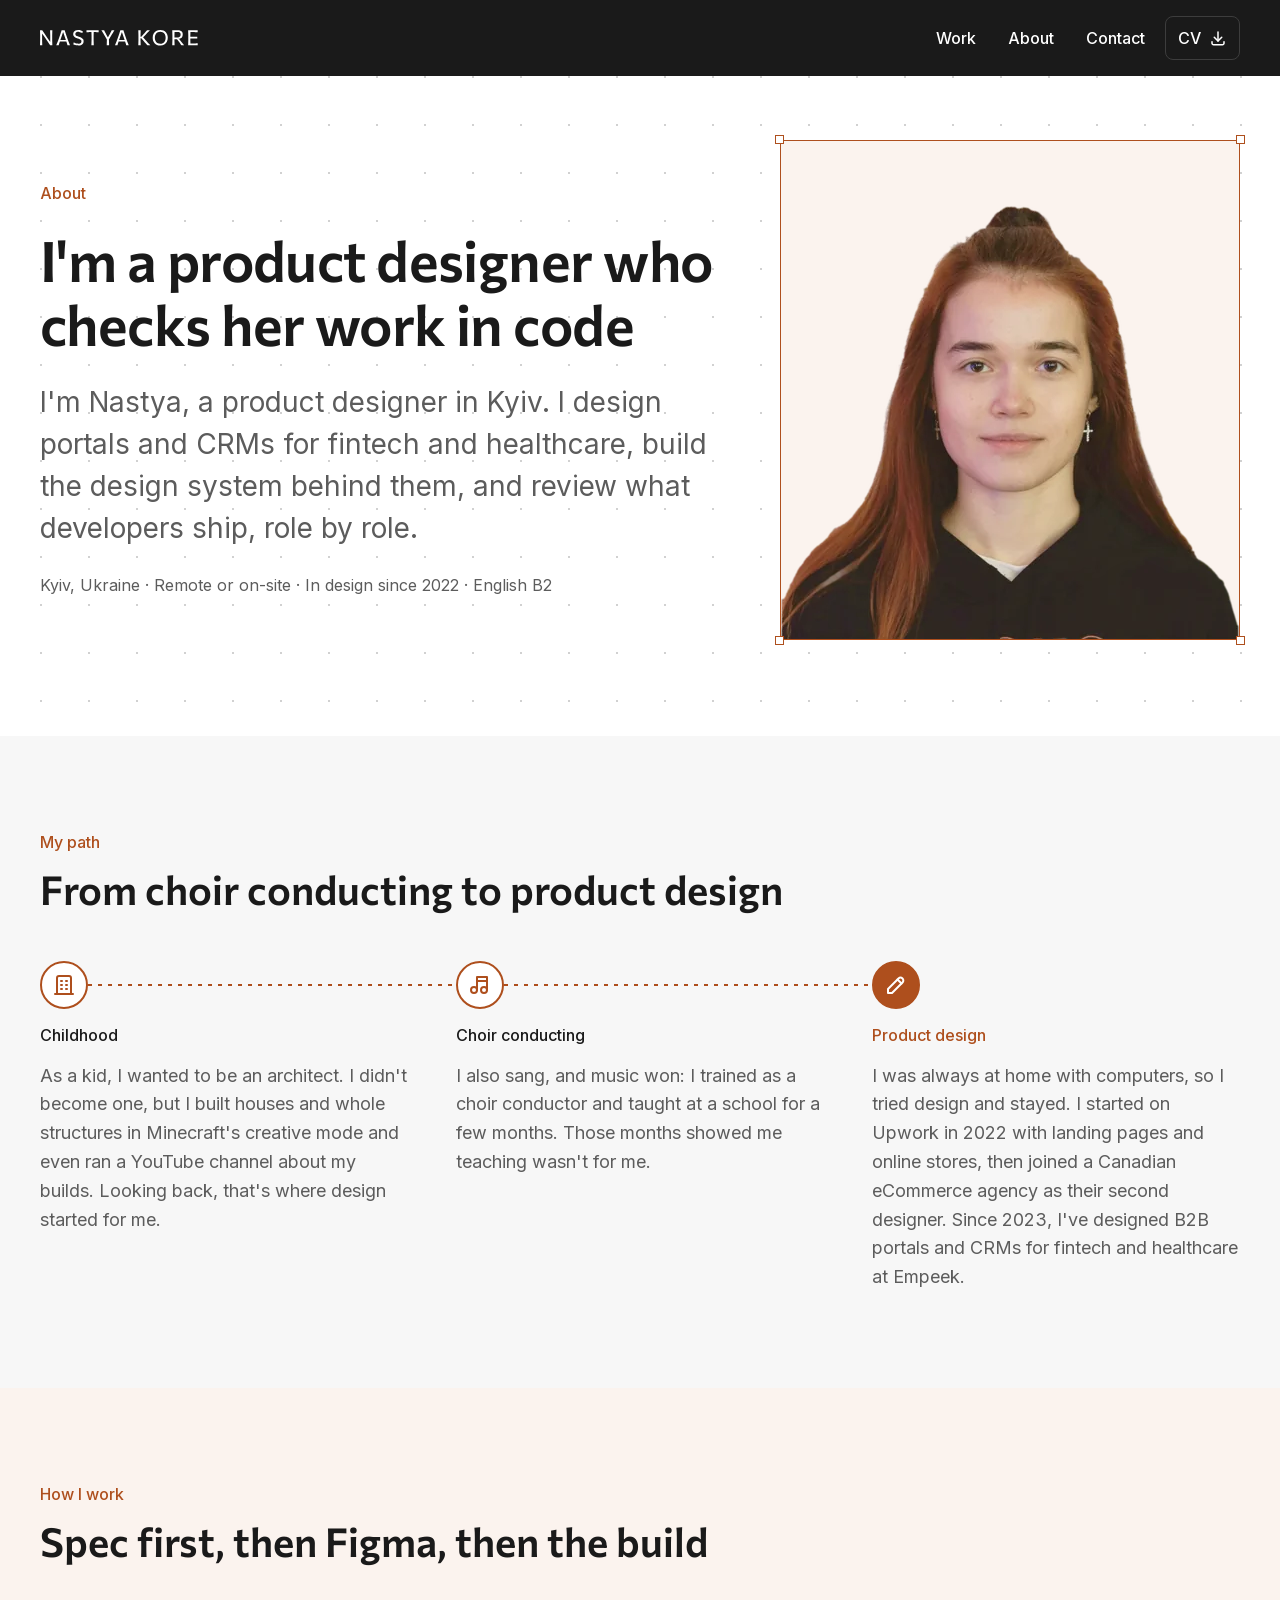
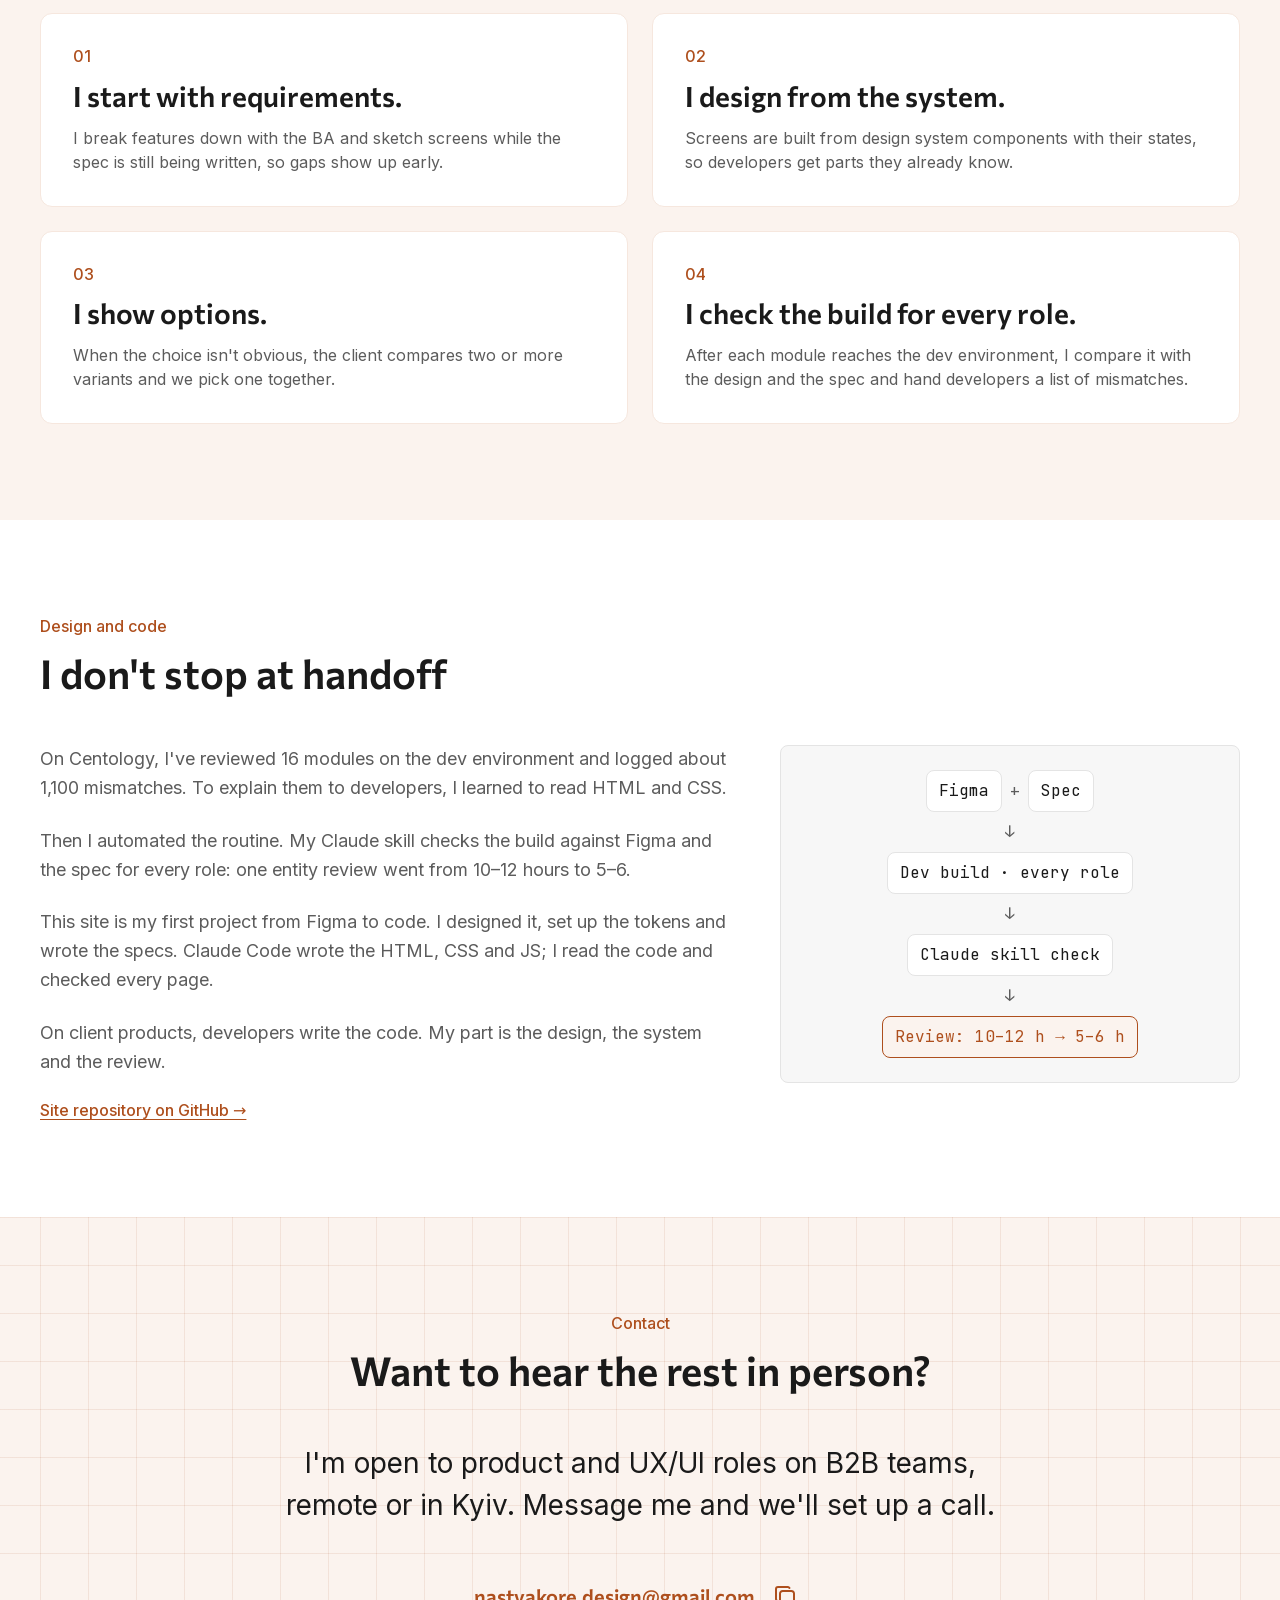
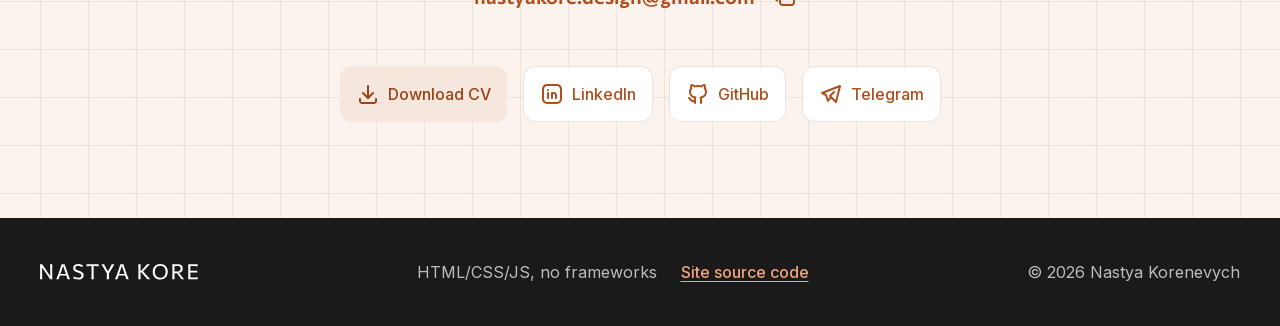
==== commit b5d4caa3: "Self-host Inter and JetBrains Mono Same woff2 files and unicode-ranges (latin + cyrillic) Google Fon" ====
--- a/en/about/index.html
+++ b/en/about/index.html
@@ -10,9 +10,9 @@
   <meta property="og:title" content="About — Nastya Korenevych, Product Designer (UX/UI)">
   <meta property="og:site_name" content="Nastya Korenevych">
   <meta property="og:locale" content="en_US">
-  <link rel="canonical" href="https://nastya-korenevych.vercel.app/en/about/">
-  <meta property="og:url" content="https://nastya-korenevych.vercel.app/en/about/">
-  <meta property="og:image" content="https://nastya-korenevych.vercel.app/assets/img/og/og-about.png">
+  <link rel="canonical" href="https://nastyakore.com/en/about/">
+  <meta property="og:url" content="https://nastyakore.com/en/about/">
+  <meta property="og:image" content="https://nastyakore.com/assets/img/og/og-about.png">
   <meta property="og:image:width" content="1200">
   <meta property="og:image:height" content="630">
   <meta property="og:image:alt" content="Portrait of Nastya Korenevych next to the About page title">
@@ -22,9 +22,7 @@
   <link rel="icon" href="../../favicon-32.png" type="image/png" sizes="32x32">
   <link rel="apple-touch-icon" href="../../apple-touch-icon.png">
   <link rel="preload" href="../../assets/fonts/commissioner-variable.woff2" as="font" type="font/woff2" crossorigin>
-  <link rel="preconnect" href="https://fonts.googleapis.com">
-  <link rel="preconnect" href="https://fonts.gstatic.com" crossorigin>
-  <link rel="stylesheet" href="https://fonts.googleapis.com/css2?family=Inter:wght@400;500&family=JetBrains+Mono&display=swap">
+  <link rel="preload" href="../../assets/fonts/inter-latin.woff2" as="font" type="font/woff2" crossorigin>
 
   <link rel="stylesheet" href="../../assets/css/tokens.css">
   <link rel="stylesheet" href="../../assets/css/base.css">
--- a/assets/css/tokens.css
+++ b/assets/css/tokens.css
@@ -1,54 +1,32 @@
-/* ==========================================================================
-   tokens.css — дизайн-токени сайту
-   Джерело правди: Figma «Portfolio» (tPVPydgz0leym8d6UrD6IH),
-   колекції змінних Color, Type, Space. Вивантажено 06.10.2026.
-
-   Як це читати, якщо думаєш у Figma:
-   - кожен рядок `--назва: значення;` = одна змінна (Variable) у Figma;
-   - назва змінної тут = Code syntax (WEB) цієї змінної у Figma,
-     тож у Dev Mode ти бачиш ту саму назву, що й у коді;
-   - `:root { … }` = мод Desktop (значення за замовчуванням);
-   - `@media (width < 768px) { :root { … } }` = мод Mobile:
-     браузер сам «перемикає мод», коли екран вужчий за 768 px.
-
-   Правило: змінив значення у Figma → зміни його тут (і навпаки).
-   Нові кольори й розміри спершу з'являються у Figma, потім тут.
-   ========================================================================== */
 
 :root {
-  /* ---------- Color (мод Light) ---------- */
-  /* Основа */
   --color-bg: #ffffff;
   --color-surface: #f7f7f7;
   --color-text: #1a1a1a;
   --color-text-secondary: #5c5c5c;
   --color-border: #e4e4e4;
-  --color-placeholder: #ececec;        /* фон заглушок зображень */
-  --color-surface-sunken: #ececec;     /* підкладка Quote card; той самий колір, що placeholder, окрема змінна (рішення 15.10) */
+  --color-placeholder: #ececec;
+  --color-surface-sunken: #ececec;
 
-  /* Акцент */
   --color-accent: #ae4f1d;
   --color-accent-hover: #bc5522;
   --color-accent-active: #9e4115;
-  --color-accent-tint: #fbf3ee;         /* фон hero і Contact */
+  --color-accent-tint: #fbf3ee;
   --color-accent-tint-active: #f6e7de;
-  --color-on-accent: #ffffff;           /* текст на accent */
+  --color-on-accent: #ffffff;
 
-  /* Темна зона: хедер, футер, секція Code, мобільне меню */
   --color-ink: #1a1a1a;
   --color-ink-raised: #262626;
   --color-ink-border: #3d3d3d;
   --color-on-ink: #ffffff;
   --color-on-ink-secondary: #bdbdbd;
   --color-accent-on-dark: #f0a47f;
-  --color-code-token: #7dd3c0;       /* підсвітка коду на ink: назви змінних, @media, курсор набору */
+  --color-code-token: #7dd3c0;
 
-  /* Контроли */
   --color-control-border: rgb(26 26 26 / 0.2);
   --color-control-bg: rgb(255 255 255 / 0.7);
 
-  /* Статуси */
-  --color-status-available: #2f9e57;    /* точка бейджа «Open to new roles» */
+  --color-status-available: #2f9e57;
   --color-status-shipped-bg: #e6f2ea;
   --color-status-shipped-text: #1e6b3c;
   --color-status-partly-bg: #fbf0d6;
@@ -56,36 +34,30 @@
   --color-status-concept-bg: #efefef;
   --color-status-concept-text: #4d4d4d;
 
-  /* Колір клієнта в кейсі Centology (лише сторінка кейсу) */
   --color-case-accent: #3e55ff;
-  /* Активний сегмент перемикача брендів у кейсі DS (Figma Color/brand-toggle/*, 05.11): Primary/600 бренду,
-     LCA і EBC трохи темніші заради контрасту 4,5:1 з білим текстом */
   --color-brand-toggle-centology: #3e55ff;
   --color-brand-toggle-lca: #007bb0;
   --color-brand-toggle-ebc: #2e7aa9;
   --color-brand-toggle-dma: #2f527a;
-  --color-case-accent-muted: #4f68bf;   /* приглушений синій: фон картки Centology на Home (Figma Color/case-accent-muted, 22.10) */
-  --color-case-revive-muted: #8156af;   /* приглушений фіолетовий Revive: фон картки Revive на Home (Figma Color/case-revive-muted, 22.10) */
+  --color-case-accent-muted: #4f68bf;
+  --color-case-revive-muted: #8156af;
 
-  /* ---------- Type: шрифти й розміри ---------- */
-  /* Розміри в rem: 1rem = 16px. Коментар праворуч — px як у Figma. */
   --font-heading: "Commissioner", system-ui, sans-serif;
-  --font-body: "Inter", system-ui, sans-serif;
-  --font-code: "JetBrains Mono", ui-monospace, monospace;
+  --font-body: "Inter", "Inter Fallback", system-ui, sans-serif;
+  --font-code: "JetBrains Mono", "JetBrains Mono Fallback", ui-monospace, monospace;
 
-  --font-size-display: 6.5rem;     /* 104 — лише роль у hero */
-  --font-size-h1: 3.5rem;          /* 56 */
-  --font-size-h2: 2.5rem;          /* 40 */
-  --font-size-h3: 1.75rem;         /* 28 */
-  --font-size-h4: 1.25rem;         /* 20 */
-  --font-size-lead: 1.75rem;       /* 28 */
-  --font-size-body-case: 1.125rem; /* 18 — лише текст сторінки кейсу */
-  --font-size-body: 1rem;          /* 16 */
-  --font-size-ui: 1rem;            /* 16 — підписи, кнопки, мітки */
-  --font-size-caption: 0.75rem;    /* 12 — стиль ui/caption: теги, статуси, бейдж hero на Mobile */
-  --font-size-wordmark: 1.3125rem; /* 21 — вордмарк (у коді це SVG) */
+  --font-size-display: 6.5rem;
+  --font-size-h1: 3.5rem;
+  --font-size-h2: 2.5rem;
+  --font-size-h3: 1.75rem;
+  --font-size-h4: 1.25rem;
+  --font-size-lead: 1.75rem;
+  --font-size-body-case: 1.125rem;
+  --font-size-body: 1rem;
+  --font-size-ui: 1rem;
+  --font-size-caption: 0.75rem;
+  --font-size-wordmark: 1.3125rem;
 
-  /* Висота рядка й трекінг — з текстових стилів Figma (відсотки → множник) */
   --line-height-display: 1.05;
   --line-height-h1: 1.15;
   --line-height-h2: 1.2;
@@ -95,10 +67,9 @@
   --line-height-body-case: 1.6;
   --line-height-body: 1.5;
   --line-height-ui: 1.3;
-  --line-height-caption: 1.3;      /* ui/caption: 130 % */
-  --letter-spacing-tight: -0.01em; /* display і h1: −1 % у Figma */
+  --line-height-caption: 1.3;
+  --letter-spacing-tight: -0.01em;
 
-  /* ---------- Space ---------- */
   --space-4: 4px;
   --space-8: 8px;
   --space-12: 12px;
@@ -110,72 +81,63 @@
   --space-96: 96px;
   --space-128: 128px;
 
-  /* Семантичні (колекція Space, аліаси на примітиви, з 09.10).
-     На Mobile інші значення — див. мод Mobile нижче. */
-  --space-section: var(--space-96);   /* вертикальний padding секцій-«вітрин» */
-  --space-split-gap: var(--space-48); /* gap «основне + панель»; Outcome: заголовок → факти (24.10) */
-  --space-card-pad: var(--space-32);  /* padding карток рішень */
-  --space-section-bottom: var(--space-128); /* нижній padding секцій-«вітрин» кейсу: Solutions, From design to code, Outcome, Next case (12.10) */
+  --space-section: var(--space-96);
+  --space-split-gap: var(--space-48);
+  --space-card-pad: var(--space-32);
+  --space-section-bottom: var(--space-128);
 
-  --radius-control: 8px;   /* усе, що натискається */
-  --radius-card: 12px;     /* картки */
-  --radius-media: 12px;    /* кадри скрінів і медіа в кейсі; на Mobile 4 (див. нижче) */
-  --radius-pill: 999px;    /* лише неінтерактивні мітки */
-  --radius-phone: 24px;    /* екрани телефонів у Mobile app (MVP) */
+  --radius-control: 8px;
+  --radius-card: 12px;
+  --radius-media: 12px;
+  --radius-pill: 999px;
+  --radius-phone: 24px;
 
-  /* Layout. У Figma мод Mobile має container 358 і reading 358 —
-     це результат на екрані 390 (390 − 2 × 16). У коді ширина гнучка:
-     .container = min(100% − 2 × gutter, --layout-container). */
   --layout-container: 1200px;
   --layout-reading: 760px;
   --layout-gutter: 24px;
   --layout-columns: 12;
   --layout-carousel-inset: var(--space-24);
 
-  /* Розміри медіа й карток */
   --size-card-media: 330px;
   --size-card-media-featured: 440px;
-  --size-card-min-width: 420px;   /* мінімальна ширина картки в сітці Work (Desktop) */
+  --size-card-min-width: 420px;
   --size-carousel-card: 280px;
   --size-code-media: 232px;
   --size-case-hero-media: 640px;
   --size-case-media: 360px;
-  --size-case-compare: 640px;     /* кадр порівняння до/після (Desktop; на Mobile кадр за пропорцією скріна) */
+  --size-case-compare: 640px;
   --size-case-phone: 520px;
-  --size-case-phone-w: 266px;     /* ширина телефона; на Mobile 308 — значення для 390, у CSS пропорційно */
+  --size-case-phone-w: 266px;
   --size-case-artifact: 480px;
   --size-process-media: 320px;
-  --size-tap-target: 44px; /* мінімум для кнопок (є лише у старій колекції WF/Size) */
-  --size-contact-button: 56px; /* кнопка-іконка контакту (Contact button), ≥ tap-target */
+  --size-tap-target: 44px;
+  --size-contact-button: 56px;
 
-  /* ---------- Motion (з hero-v2-spec і ds-components; у Figma не змінні — рішення 14.10: лише в CSS) ---------- */
-  --duration-fast: 120ms;   /* поява рамки Selection, тег курсора, вимірювання */
-  --duration-exit: 150ms;   /* вихід старого слова ролі (hero-v2-spec, розділ 2) */
-  --duration-base: 200ms;   /* меню, поява нового слова, згасання підказки */
-  --duration-slow: 300ms;   /* зміна ширини рамки, tween цифр */
-  --duration-medium: 400ms; /* поява лінійок в інтро */
-  --duration-intro: 700ms;  /* промальовування колонок в інтро (було 600, трохи повільніше 14.10) */
-  --duration-stagger: 40ms; /* затримка між колонками в інтро */
-  --duration-bob: 1200ms;   /* один цикл bob скрол-підказки (4 цикли ≈ 5 с, 11.11) */
-  --duration-pulse: 1600ms; /* один цикл пульсу бейджа (3 цикли ≈ 5 с, 11.11) */
+  --duration-fast: 120ms;
+  --duration-exit: 150ms;
+  --duration-base: 200ms;
+  --duration-slow: 300ms;
+  --duration-medium: 400ms;
+  --duration-intro: 700ms;
+  --duration-stagger: 40ms;
+  --duration-bob: 1200ms;
+  --duration-pulse: 1600ms;
   --ease-out: cubic-bezier(0.2, 0, 0, 1);
   --ease-in: cubic-bezier(0.4, 0, 1, 1);
-  --ease-in-out: cubic-bezier(0.42, 0, 0.58, 1); /* = ease-in-out: bob скрол-підказки */
-  --selection-stroke: 1.5px; /* рамка Selection на hover */
+  --ease-in-out: cubic-bezier(0.42, 0, 0.58, 1);
+  --selection-stroke: 1.5px;
   --selection-stroke-focus: 2px;
-  --selection-handle: 9px;   /* маркери по кутах рамки */
+  --selection-handle: 9px;
 }
 
-/* ---------- Мод Mobile (екран ≤ 767 px) ----------
-   Тут лише ті змінні, що в мобільному моді відрізняються від Desktop. */
 @media (width < 768px) {
   :root {
-    --font-size-display: 2.75rem;  /* 44 */
-    --font-size-h1: 2.25rem;       /* 36 */
-    --font-size-h2: 1.75rem;       /* 28 */
-    --font-size-h3: 1.375rem;      /* 22 */
-    --font-size-lead: 1.125rem;    /* 18 */
-    --font-size-wordmark: 1rem;    /* 16 */
+    --font-size-display: 2.75rem;
+    --font-size-h1: 2.25rem;
+    --font-size-h2: 1.75rem;
+    --font-size-h3: 1.375rem;
+    --font-size-lead: 1.125rem;
+    --font-size-wordmark: 1rem;
 
     --space-section: var(--space-64);
     --space-split-gap: var(--space-24);
--- a/assets/css/base.css
+++ b/assets/css/base.css
@@ -1,15 +1,4 @@
-/* ==========================================================================
-   base.css — фундамент для всіх сторінок
-   Скидання стилів браузера, типографіка за замовчуванням, контейнер,
-   доступність. Компоненти (хедер, hero, картки) — в окремих файлах
-   assets/css/components/*.css, щоб кожен можна було знайти за назвою,
-   як компонент на сторінці Design System у Figma.
-   ========================================================================== */
-
-/* ---------- Шрифт заголовків: Commissioner з нашого сайту ----------
-   Google Fonts не віддає вісь FLAR («спалахи»), тому файл лежить у нас
-   (github.com/kosbarts/Commissioner, ліцензія OFL — assets/fonts/OFL.txt).
-   Один variable-файл = усі товщини + повзунки Flair і Volume, як у Figma. */
+
 @font-face {
   font-family: "Commissioner";
   src: url("../fonts/commissioner-variable.woff2") format("woff2");
@@ -18,11 +7,68 @@
   font-display: swap;
 }
 
-/* ---------- Скидання ---------- */
+@font-face {
+  font-family: "Inter";
+  src: url("../fonts/inter-latin.woff2") format("woff2");
+  font-weight: 400 700;
+  font-style: normal;
+  font-display: swap;
+  unicode-range: U+0000-00FF, U+0131, U+0152-0153, U+02BB-02BC, U+02C6, U+02DA, U+02DC, U+0304, U+0308, U+0329, U+2000-206F, U+20AC, U+2122, U+2191, U+2193, U+2212, U+2215, U+FEFF, U+FFFD;
+}
+
+@font-face {
+  font-family: "Inter";
+  src: url("../fonts/inter-cyrillic.woff2") format("woff2");
+  font-weight: 400 700;
+  font-style: normal;
+  font-display: swap;
+  unicode-range: U+0301, U+0400-045F, U+0490-0491, U+04B0-04B1, U+2116;
+}
+
+@font-face {
+  font-family: "JetBrains Mono";
+  src: url("../fonts/jetbrains-mono-latin.woff2") format("woff2");
+  font-weight: 400;
+  font-style: normal;
+  font-display: swap;
+  unicode-range: U+0000-00FF, U+0131, U+0152-0153, U+02BB-02BC, U+02C6, U+02DA, U+02DC, U+0304, U+0308, U+0329, U+2000-206F, U+20AC, U+2122, U+2191, U+2193, U+2212, U+2215, U+FEFF, U+FFFD;
+}
+
+@font-face {
+  font-family: "JetBrains Mono";
+  src: url("../fonts/jetbrains-mono-cyrillic.woff2") format("woff2");
+  font-weight: 400;
+  font-style: normal;
+  font-display: swap;
+  unicode-range: U+0301, U+0400-045F, U+0490-0491, U+04B0-04B1, U+2116;
+}
+
+@font-face {
+  font-family: "Inter Fallback";
+  src: local("Arial");
+  size-adjust: 106.2%;
+  ascent-override: 91.2%;
+  descent-override: 22.7%;
+  line-gap-override: 0%;
+  unicode-range: U+0000-00FF, U+0131, U+0152-0153, U+02BB-02BC, U+02C6, U+02DA, U+02DC, U+0304, U+0308, U+0329, U+2000-206F, U+20AC, U+2122, U+2191, U+2193, U+2212, U+2215, U+FEFF, U+FFFD,
+    U+0301, U+0400-045F, U+0490-0491, U+04B0-04B1, U+2116;
+}
+
+@font-face {
+  font-family: "JetBrains Mono Fallback";
+  src: local("Menlo"), local("Courier New");
+  size-adjust: 100%;
+  ascent-override: 102%;
+  descent-override: 30%;
+  line-gap-override: 0%;
+  unicode-range: U+0000-00FF, U+0131, U+0152-0153, U+02BB-02BC, U+02C6, U+02DA, U+02DC, U+0304, U+0308, U+0329, U+2000-206F, U+20AC, U+2122, U+2191, U+2193, U+2212, U+2215, U+FEFF, U+FFFD,
+    U+0301, U+0400-045F, U+0490-0491, U+04B0-04B1, U+2116;
+}
+
 *,
 *::before,
 *::after {
-  box-sizing: border-box; /* padding і stroke всередині розміру, як у Figma */
+  box-sizing: border-box;
 }
 
 * {
@@ -31,15 +77,11 @@
 
 html {
   -webkit-text-size-adjust: 100%;
-  /* Без сірого спалаху при тапі: стани натискання малюють самі компоненти */
   -webkit-tap-highlight-color: transparent;
   text-size-adjust: 100%;
   scroll-behavior: smooth;
 }
 
-/* Фон body = ink, як хедер, меню і футер. Safari на iPhone (iOS 26) фарбує зони
-   під статус-баром і плаваючою панеллю адреси кольором фону body — зі світлим
-   там була біла смуга. Світла сторінка — фон main. */
 body {
   min-height: 100svh;
   background: var(--color-ink);
@@ -76,14 +118,13 @@
   color: inherit;
 }
 
-/* ---------- Заголовки: текстові стилі heading/* з Figma ---------- */
 h1,
 h2,
 h3,
 h4 {
   font-family: var(--font-heading);
   font-weight: 600;
-  font-variation-settings: "FLAR" 50; /* як у Figma: Commissioner FLAR 50 */
+  font-variation-settings: "FLAR" 50;
   text-wrap: balance;
 }
 
@@ -92,8 +133,6 @@
 h3 { font-size: var(--font-size-h3); line-height: var(--line-height-h3); }
 h4 { font-size: var(--font-size-h4); line-height: var(--line-height-h4); }
 
-/* Заголовок секції (Work, Code): у розмітці h2, на вигляд — стиль heading/h1;
-   над ним eyebrow (.section-head, 14.10). По центру на Desktop і Mobile (рішення 02.10). */
 .section-title {
   font-size: var(--font-size-h1);
   line-height: var(--line-height-h1);
@@ -110,16 +149,12 @@
   font-family: var(--font-code);
 }
 
-/* ---------- Контейнер: Frame з max width і бічними відступами ----------
-   На 1440: 1200 px по центру. На 390: 390 − 2 × 16 = 358 px. */
 .container {
   width: min(100% - 2 * var(--layout-gutter), var(--layout-container));
   margin-inline: auto;
 }
 
-/* ---------- Доступність ---------- */
-
-/* Текст лише для скрінрідерів (наприклад, повний h1 у hero) */
+
 .visually-hidden {
   position: absolute;
   width: 1px;
@@ -132,15 +167,11 @@
   border: 0;
 }
 
-/* Фокус за замовчуванням. Компоненти з рамкою Selection
-   перевизначають його своїм стилем «стає фреймом».
-   Прозорий outline лишаємо для Windows High Contrast. */
 :focus-visible {
   outline: 2px solid var(--color-accent);
   outline-offset: 2px;
 }
 
-/* Посилання «До вмісту» для клавіатури: видно лише у фокусі */
 .skip-link {
   position: absolute;
   left: var(--space-16);
@@ -158,10 +189,6 @@
   transform: none;
 }
 
-/* ---------- Пульс точки-статусу ----------
-   Спільний для бейджа hero (hero.css) і пігулки службових сторінок (status-page.css):
-   ореол — копія точки, scale 1 → 2.4, opacity .4 → 0 (hero-v2-spec, розділ 1).
-   «Зменшити рух» нижче скорочує анімацію до миті — ореол просто не видно. */
 @keyframes badge-pulse {
   from {
     opacity: 0.4;
@@ -174,8 +201,6 @@
   }
 }
 
-/* Якщо в системі ввімкнено «Зменшити рух» — вимикаємо анімації.
-   Компоненти можуть додати свої правила в такому ж блоці. */
 @media (prefers-reduced-motion: reduce) {
   html {
     scroll-behavior: auto;
--- a/assets/css/components/wordmark.css
+++ b/assets/css/components/wordmark.css
@@ -1,13 +1,4 @@
-/* ==========================================================================
-   wordmark.css — вордмарк «NASTYA KORE» (посилання на Головну)
-   Figma: текстовий стиль brand/wordmark; у коді — SVG <symbol id="wordmark">,
-   який хедер, меню й футер показують через <use>. Spec: docs/specs/header-v2-spec.md
-   Колір не задаємо: SVG малює currentColor, тож вордмарк бере колір від батька
-   (у хедері, меню й футері це --color-on-ink).
-   ========================================================================== */
 
-/* Висота SVG = кап-висота: 16 px при шрифті 21 px (Desktop),
-   тож на Mobile (шрифт 16) виходить ≈ 12 px. Ширина — сама, за пропорцією. */
 .wordmark {
   display: flex;
   align-items: center;
@@ -20,17 +11,10 @@
   height: calc(1em * 16 / 21);
 }
 
-/* ---------- Focus — звичайна рамка Selection (Figma 362:528) ----------
-   Hover і Pressed у вордмарка немає (рішення Насті 13.10). Фокус — рамка 2 px
-   accent-on-dark з 4 маркерами, як у Nav link, але з відступом 8 по горизонталі
-   й 4 від рядка шрифту, як у Text link.
-   Розмітка: <span class="selection selection--focus-only" aria-hidden="true"><i></i>…</span>.
-   Висота рамки = рядок шрифту (1em) + 4 зверху й знизу: SVG — це лише кап-висота,
-   тож рамку центруємо по SVG і міряємо від шрифту, як у Figma. */
 .wordmark {
   --selection-color: var(--color-accent-on-dark);
   --selection-handle-fill: var(--color-ink);
-  position: relative; /* сюди «прилипає» рамка Selection */
+  position: relative;
 }
 
 .wordmark > .selection {
@@ -40,8 +24,6 @@
   translate: 0 -50%;
 }
 
-/* Рамку малює Selection, тож кільце фокусу прозоре (лишається видимим
-   у Windows High Contrast) */
 .wordmark:has(> .selection):focus-visible {
   outline-color: transparent;
 }
--- a/assets/css/components/header.css
+++ b/assets/css/components/header.css
@@ -1,49 +1,34 @@
-/* ==========================================================================
-   header.css — хедер і мобільне меню
-   Figma: компонент Header (156:57) — варіанти Desktop / Mobile / Mobile Menu=Open;
-   відкрите меню — фрейм 156:128. Spec: docs/specs/header-v2-spec.md
-   ========================================================================== */
-
-/* Висота хедера — одне джерело для всієї сторінки:
-   кнопка 44 + padding 16 зверху й знизу = 76 (як у Figma).
-   Hero віднімає її від висоти екрана, меню рахує від неї центр бургера. */
+
 :root {
   --site-header-height: calc(var(--size-tap-target) + 2 * var(--space-16));
 }
 
-/* ---------- Хедер: темна смуга (фон ink), не sticky ---------- */
 .site-header {
   background: var(--color-ink);
   color: var(--color-on-ink);
 }
 
-/* Ряд хедера = Auto Layout horizontal, space-between.
-   Той самий ряд стоїть зверху відкритого меню. */
 .site-header__bar {
   display: flex;
   align-items: center;
   justify-content: space-between;
-  gap: var(--space-16); /* мінімальний проміжок, щоб вордмарк і кнопки не злипались */
-  min-height: var(--site-header-height); /* вміст по центру по вертикалі = padding 16 */
-}
-
-/* Фокус на темному фоні — світлий акцент (контраст ≈ 8:1 замість 3.3:1) */
+  gap: var(--space-16);
+  min-height: var(--site-header-height);
+}
+
 .site-header :focus-visible,
 .site-menu :focus-visible {
   outline-color: var(--color-accent-on-dark);
 }
 
-/* Вордмарк і перемикач мови — окремі компоненти: wordmark.css, lang-switch.css */
-
-/* ---------- Праворуч: Header/Nav (gap 24) ---------- */
+
 .site-header__actions {
   display: flex;
-  flex-shrink: 0; /* кнопки не стискаються на вузьких екранах (як Fixed width у Figma) */
+  flex-shrink: 0;
   align-items: center;
   gap: var(--space-24);
 }
 
-/* Header/Links: Work · About · Contact · CV (gap 8) */
 .site-header__nav {
   display: flex;
   align-items: center;
@@ -51,14 +36,13 @@
 }
 
 .site-header__link {
-  /* Nav link (Figma 362:448): рамка по межах посилання, без відступу */
   --selection-color: var(--color-accent-on-dark);
   --selection-color-pressed: var(--color-accent-on-dark);
   --selection-handle-fill: var(--color-ink);
   --selection-width-pressed: var(--selection-stroke);
-  --selection-inset-x: 0px; /* check:ignore — 0 без токена */
+  --selection-inset-x: 0px; /* check:ignore */
   --selection-inset-y: 0px; /* check:ignore */
-  position: relative; /* сюди «прилипає» рамка Selection */
+  position: relative;
   padding: var(--space-12);
   font-weight: 500;
   font-size: var(--font-size-ui);
@@ -66,8 +50,6 @@
   text-decoration: none;
 }
 
-/* Hover / Focus: рамка Selection (selection.css). Pressed — ще й фон ink-raised.
-   Прозорий outline — для Windows High Contrast (замість кільця малює рамка). */
 .site-header__link:has(> .selection):focus-visible,
 .site-header__link:has(> .selection):active {
   outline-color: transparent;
@@ -77,23 +59,19 @@
   background: var(--color-ink-raised);
 }
 
-/* Роздільник 1 × 20 між навігацією і мовою */
 .site-header__divider {
   width: 1px;
   height: 20px;
   background: var(--color-ink-border);
 }
 
-/* ---------- Кнопка CV (Nav СV Button) — Figma: компонент Nav СV Button (214:4022), State=Default/Hover/Focus ----------
-   Однакова на Desktop і Mobile. Hover і Focus «стає фреймом»: рамка Selection
-   у світлому акценті, маркери ink. Hover 1.5 px, Focus 2 px — як в усіх компонентах. */
 .nav-cv-button {
   --selection-color: var(--color-accent-on-dark);
   --selection-color-pressed: var(--color-accent-on-dark);
   --selection-handle-fill: var(--color-ink);
-  --selection-inset-x: 1px; /* рамка накриває 1px-бордер, як у Figma (inset −1) */
+  --selection-inset-x: 1px;
   --selection-inset-y: 1px;
-  position: relative; /* сюди «прилипає» рамка Selection */
+  position: relative;
   display: inline-flex;
   align-items: center;
   gap: var(--space-8);
@@ -108,8 +86,6 @@
   text-decoration: none;
 }
 
-/* Кути → 0, як у Contact button. Прозорий outline — для Windows High Contrast
-   (замість кільця з правила «.site-header :focus-visible» малює рамка). */
 .nav-cv-button:has(> .selection) {
   transition: border-radius var(--duration-fast) var(--ease-out);
 }
@@ -125,29 +101,25 @@
   outline-color: transparent;
 }
 
-/* Pressed: фон ink-raised, рамка 2 px accent-on-dark */
 .nav-cv-button:has(> .selection):active {
   background: var(--color-ink-raised);
   outline-color: transparent;
 }
 
-/* Кути → 0 на Pressed лише з мишкою: на touch кнопка не «стає фреймом» */
 @media (hover: hover) and (pointer: fine) {
   .nav-cv-button:has(> .selection):active {
     border-radius: 0;
   }
 }
 
-/* ---------- Кнопка меню: бургер і «Закрити» (44 × 44) ---------- */
 .menu-button {
-  /* Menu button (Figma 362:580): рамка накриває 1px-бордер, кути 8 → 0 */
   --selection-color: var(--color-accent-on-dark);
   --selection-color-pressed: var(--color-accent-on-dark);
   --selection-handle-fill: var(--color-ink);
   --selection-width-pressed: var(--selection-stroke);
   --selection-inset-x: 1px;
   --selection-inset-y: 1px;
-  position: relative; /* сюди «прилипає» рамка Selection */
+  position: relative;
   display: grid;
   place-items: center;
   width: var(--size-tap-target);
@@ -155,17 +127,15 @@
   padding: 0;
   border: 1px solid var(--color-ink-border);
   border-radius: var(--radius-control);
-  background: var(--color-ink); /* Menu=Open: фон ink */
+  background: var(--color-ink);
   color: var(--color-on-ink);
   cursor: pointer;
 }
 
 .site-header__burger {
-  background: var(--color-ink-raised); /* Menu=Closed: фон ink-raised */
-}
-
-/* Hover / Focus / Pressed: кнопка «стає фреймом», кути → 0.
-   Pressed на крок світліший: бургер ink-raised → ink-border, «Закрити» ink → ink-raised. */
+  background: var(--color-ink-raised);
+}
+
 .menu-button:has(> .selection) {
   transition:
     border-radius var(--duration-fast) var(--ease-out),
@@ -187,7 +157,6 @@
   outline-color: transparent;
 }
 
-/* Кути → 0 на Pressed лише з мишкою: на touch кнопка не «стає фреймом» */
 @media (hover: hover) and (pointer: fine) {
   .menu-button:has(> .selection):active {
     border-radius: 0;
@@ -202,9 +171,7 @@
   background: var(--color-ink-border);
 }
 
-/* ---------- Мобільне меню (popover на весь екран) ---------- */
 .site-menu {
-  /* скидаємо стандартний вигляд popover (рамка, відступи, розмір за вмістом) */
   inset: 0;
   width: 100%;
   height: 100%;
@@ -215,34 +182,19 @@
   border: 0;
   background: var(--color-ink);
   color: var(--color-on-ink);
-  /* Auto Layout vertical: ряд хедера + тіло на всю решту висоти.
-     Напрямок — тут, а не в :popover-open, щоб він не зникав під час анімації закриття
-     (меню ще видно, але вже «не відкрите»). display: flex — лише у відкритому стані,
-     бо закрите меню браузер ховає через display: none. */
   flex-direction: column;
 
-  /* Поява «з кнопки» (як petermarc.com): меню нікуди не рухається, його відкриває
-     коло-маска (clip-path), що росте з центру бургера. У Figma — маска-еліпс,
-     яку Smart Animate збільшує з 44 px до всього екрана.
-     Центр кола = центр бургера: справа gutter + пів кнопки, зверху пів висоти хедера. */
   --menu-origin: calc(100% - var(--layout-gutter) - var(--size-tap-target) / 2)
                  calc(var(--site-header-height) / 2);
-  /* Коло закритого меню — розміром з кнопку; відкритого — діагональ екрана,
-     тобто рівно стільки, щоб накрити дальній кут (без зайвого запасу, який «з'їдав» час). */
   --menu-closed: circle(calc(var(--size-tap-target) / 2) at var(--menu-origin));
   --menu-open: circle(hypot(100vw, 100dvh) at var(--menu-origin));
   clip-path: var(--menu-closed);
-  /* Закриття: коло стягується назад у кнопку. display і overlay тримають меню
-     на екрані, поки йде анімація. «Зменшити рух» — base.css робить усе миттєвим. */
   transition:
     clip-path var(--duration-slow) var(--ease-out),
     display var(--duration-slow) allow-discrete,
     overlay var(--duration-slow) allow-discrete;
 }
 
-/* Відкриття: та сама тривалість і крива, що й закриття.
-   Ключові кадри (як Smart Animate від «кола-кнопки» до «всього екрана») запускаються
-   щоразу, коли меню з'являється, — надійніше за @starting-style у різних браузерах. */
 .site-menu:popover-open {
   display: flex;
   clip-path: var(--menu-open);
@@ -255,12 +207,9 @@
   }
 }
 
-/* Закриття кнопкою чи пунктом меню: menu.js ставить data-closing, коло стягується
-   в кнопку, і лише після цього меню ховається. Так працює і в Safari, де CSS-перехід
-   закриття popover не видно (меню одразу випадає з верхнього шару). */
 .site-menu[data-closing] {
   animation: site-menu-close var(--duration-slow) var(--ease-out) forwards;
-  transition: none; /* меню ховається вже закритим — без другого кола */
+  transition: none;
 }
 
 @keyframes site-menu-close {
@@ -269,12 +218,10 @@
   }
 }
 
-/* Фокус на самому меню (після тапу, menu.js) — без кільця: вміст і так на екрані */
 .site-menu:focus {
   outline-color: transparent;
 }
 
-/* Menu/Body: посилання по центру, мова внизу (gap 48, padding 32 / gutter) */
 .site-menu__body {
   display: flex;
   flex: 1;
@@ -283,7 +230,6 @@
   padding: var(--space-32) var(--layout-gutter);
 }
 
-/* Menu/Links: займає весь вільний простір, вміст по центру (gap 12) */
 .site-menu__nav {
   display: flex;
   flex: 1;
@@ -293,17 +239,14 @@
   gap: var(--space-12);
 }
 
-/* Посилання меню — текстовий стиль heading/h1 */
 .site-menu__link {
-  /* Menu link (Figma 362:621): рамка 8 по горизонталі й 4 над і під текстом
-     (у link padding-block 8, тож рамка лежить на 4 всередині його box) */
   --selection-color: var(--color-accent-on-dark);
   --selection-color-pressed: var(--color-accent-on-dark);
   --selection-handle-fill: var(--color-ink);
   --selection-width-pressed: var(--selection-stroke);
   --selection-inset-x: var(--space-8);
   --selection-inset-y: calc(-1 * var(--space-4));
-  position: relative; /* сюди «прилипає» рамка Selection */
+  position: relative;
   isolation: isolate;
   padding-block: var(--space-8);
   color: var(--color-on-ink);
@@ -316,8 +259,6 @@
   text-decoration: none;
 }
 
-/* Hover / Focus / Pressed: рамка Selection; Pressed додає фон ink-raised
-   (::before позаду тексту, того ж розміру, що рамка). Прозорий outline — для Windows High Contrast. */
 .site-menu__link:has(> .selection)::before {
   content: "";
   position: absolute;
@@ -334,7 +275,6 @@
   background: var(--color-ink-raised);
 }
 
-/* Menu/Language: лінія зверху, «Language» ліворуч, EN UA праворуч */
 .site-menu__language {
   display: flex;
   align-items: center;
@@ -347,26 +287,22 @@
   color: var(--color-on-ink-secondary);
 }
 
-/* ---------- Мод Mobile (≤ 767 px): вордмарк + CV + бургер ---------- */
 @media (width < 768px) {
   .site-header__actions {
     gap: var(--space-8);
   }
 
-  /* Work, About і Contact — у меню; CV лишається видимим у хедері */
   .site-header__link,
   .site-header__divider,
   .site-header__lang {
     display: none;
   }
 
-  /* Поки меню відкрите, сторінка під ним не гортається */
   body:has(.site-menu:popover-open) {
     overflow: hidden;
   }
 }
 
-/* ---------- Мод Desktop (≥ 768 px): бургера й меню немає ---------- */
 @media (width >= 768px) {
   .site-header__burger,
   .site-menu:popover-open {
--- a/assets/css/components/selection.css
+++ b/assets/css/components/selection.css
@@ -1,31 +1,3 @@
-/* ==========================================================================
-   selection.css — рамка Selection (як виділення шару у Figma)
-   Спільна для hero, CaseCard, Contact button і Text link.
-   Spec: docs/specs/hero-v2-spec.md (розділ 3), docs/specs/ds-components.md
-
-   Розмітка: <span class="selection"><i></i><i></i><i></i><i></i></span>
-   всередині елемента з position: relative. Чотири <i> — маркери по кутах.
-
-   Рамка лежить поверх розкладки (як absolute-шар у Figma) і не зсуває
-   сусідів. Наскільки вона виходить за межі елемента, задає сам компонент:
-   --selection-inset-x і --selection-inset-y (hero: 16/4, Text link: 8/4).
-   Колір — --selection-color, якщо компонент його задав (hero кейсу —
-   --color-case-accent), інакше --color-accent. Заливка маркерів —
-   --selection-handle-fill (на темному компонент ставить --color-ink),
-   інакше --color-bg. Товщина — --selection-width (інакше 1.5 px).
-
-   Два режими:
-   - постійна рамка (hero): просто .selection;
-   - рамка стану (CaseCard, Contact button, Text link, CV): .selection--interactive —
-     прихована, з'являється, коли батько в :hover (лише пристрої з курсором)
-     або :focus-visible (чи містить елемент у фокусі). На фокусі рамка 2 px.
-   - лише фокус (вордмарк): .selection--focus-only — без Hover і Pressed;
-   - зв'язана (My role, рядок Properties; картки правил S3 кейсу DS): .selection--linked — прихована,
-     коли її показати, вирішує сам компонент (properties.css);
-   - Pressed (:active, лише з мишкою): рамка 2 px і темніший accent-active.
-     Компонент може змінити: --selection-color-pressed (Dark лишає accent-on-dark)
-     і --selection-width-pressed (навігація в хедері — 1.5 px).
-   ========================================================================== */
 
 .selection {
   position: absolute;
@@ -34,9 +6,6 @@
   pointer-events: none;
 }
 
-/* Маркер 9×9: центр точно на зовнішньому куті рамки.
-   Відлік іде від внутрішнього краю рамки, тому віднімаємо ще й її товщину
-   (на фокусі вона 2 px, тож маркери не «з'їжджають»). */
 .selection i {
   --selection-handle-offset: calc(-1 * (var(--selection-handle) / 2 + var(--selection-width, var(--selection-stroke))));
   position: absolute;
@@ -51,13 +20,6 @@
 .selection i:nth-child(3) { bottom: var(--selection-handle-offset); left: var(--selection-handle-offset); }
 .selection i:nth-child(4) { bottom: var(--selection-handle-offset); right: var(--selection-handle-offset); }
 
-/* ---------- Рамка стану (Hover / Focus / Pressed) ----------
-   Прихована: рамка прозора, маркери стиснуті до нуля.
-   Поява — як у spec: рамка opacity, маркери scale (--duration-fast).
-   «Зменшити рух» вимикає переходи глобально, у base.css.
-   .selection--focus-only — той самий вигляд, але лише на :focus-visible
-   (вордмарк: на Hover і Pressed у Figma станів немає).
-   .selection--linked — лише прихована: показує компонент (properties.css, rules.css). */
 :is(.selection--interactive, .selection--focus-only, .selection--linked) {
   opacity: 0;
   transition: opacity var(--duration-fast) var(--ease-out);
@@ -68,7 +30,6 @@
   transition: transform var(--duration-fast) var(--ease-out);
 }
 
-/* Hover — лише там, де є курсор: на touch «залипав» би після тапу */
 @media (hover: hover) {
   :hover > .selection--interactive {
     opacity: 1;
@@ -79,8 +40,6 @@
   }
 }
 
-/* Focus — завжди, і товщою рамкою (помітніше для клавіатури).
-   Стоїть після hover, тож при hover + focus виграє 2 px. */
 :is(:focus-visible, :has(:focus-visible)) > :is(.selection--interactive, .selection--focus-only) {
   --selection-width: var(--selection-stroke-focus);
   opacity: 1;
@@ -90,10 +49,6 @@
   transform: scale(1);
 }
 
-/* Pressed: кнопка натиснута — лише з мишкою. На touch рамка лише блимала
-   під пальцем (Настя, 10.11), тож там Pressed — тільки фон, який задає компонент.
-   Фон «натиснутого» задає сам компонент. :active мають і предки натиснутого
-   елемента, тож картка «тисне» разом зі своїм посиланням. */
 @media (hover: hover) and (pointer: fine) {
   :active > .selection--interactive {
     --selection-width: var(--selection-width-pressed, var(--selection-stroke-focus));
--- a/assets/css/components/about-hero.css
+++ b/assets/css/components/about-hero.css
@@ -1,20 +1,11 @@
-/* ==========================================================================
-   about-hero.css — перший екран About: текст + фото в рамці Selection
-   Figma: About/Hero (710:22456 Desktop, 710:22707 Mobile), Hero/Row (710:22458),
-   Photo frame (Selection) 738:28130. Фон — Dot grid Light, як на «Кейсі у роботі»
-   (cell-grid.css --dots --light + cell-grid.js).
-   ========================================================================== */
 
-/* Секція: padding 64 зверху / space-section знизу (Mobile 48 / 64), бокові — .container */
 .about-hero {
-  position: relative; /* фон-сітка .cell-grid */
-  isolation: isolate; /* сітка з z-index −1 — над фоном секції, під текстом і фото */
+  position: relative;
+  isolation: isolate;
   padding-top: var(--space-64);
   padding-bottom: var(--space-section);
 }
 
-/* Desktop: текст ліворуч (Fill), фото 460 праворуч, gap split-gap; текст по центру висоти фото.
-   Рядки 1fr зверху й знизу центрують пару «вступ + факти» біля фото */
 .about-hero__inner {
   display: grid;
   grid-template-columns: 1fr 460px;
@@ -41,20 +32,16 @@
   grid-row: 3;
 }
 
-/* Лід — body/lead, text-secondary */
 .about-hero__lead {
   color: var(--color-text-secondary);
   font-size: var(--font-size-lead);
   line-height: var(--line-height-lead);
 }
 
-/* Рядок фактів — body/base, text-secondary */
 .about-hero__facts {
   color: var(--color-text-secondary);
 }
 
-/* Фото: кадр 460 × 500 (Mobile 358 × 390 — та сама пропорція), фон accent-tint,
-   портрет без фону притиснутий до низу на всю ширину. Рамка Selection — постійна, по краю кадру */
 .about-hero__photo {
   position: relative;
   display: flex;
@@ -70,8 +57,6 @@
   height: auto;
 }
 
-/* Нижче 1024 — стовпчиком, як у Figma Mobile: вступ → фото → факти.
-   Вступ → фото 24 (row-gap), фото → факти 32 (Column, 710:22708) */
 @media (width < 1024px) {
   .about-hero__inner {
     grid-template-columns: 1fr;
@@ -85,7 +70,6 @@
     grid-row: auto;
   }
 
-  /* На планшеті колонка широка: текст — не ширше layout/reading, фото — не більше за Desktop (460) */
   .about-hero__intro {
     max-width: var(--layout-reading);
   }
@@ -95,7 +79,7 @@
   }
 
   .about-hero__facts {
-    margin-top: var(--space-8); /* 24 row-gap + 8 = 32, як Column у Figma */
+    margin-top: var(--space-8);
   }
 }
 
--- a/assets/css/components/cell-grid.css
+++ b/assets/css/components/cell-grid.css
@@ -1,34 +1,20 @@
-/* ==========================================================================
-   cell-grid.css — фон секції Contact: сітка з дрібних клітинок (15.10, Настя)
-   Родич column-grid у hero: ті самі тонкі лінії accent, але не колонки, а клітинки
-   48 × 48 (space/48, кратні 8-px сітці). Клітинка під курсором підсвічується,
-   як колонка в hero, і повільно гасне, коли курсор іде далі — за мишею лишається слід.
-   Декоративна, aria-hidden, без pointer-events.
-   Розмітка: <div class="cell-grid" aria-hidden="true"></div> першим у секції
-   з position: relative. Підсвітки (<span>) створює assets/js/cell-grid.js.
-   ========================================================================== */
 
 .cell-grid {
   --cell-size: var(--space-48);
   --grid-line-color: color-mix(in srgb, var(--color-accent) 10%, transparent);
-  --cell-highlight: color-mix(in srgb, var(--color-accent) 6%, transparent); /* клітинка під курсором */
+  --cell-highlight: color-mix(in srgb, var(--color-accent) 6%, transparent);
   position: absolute;
   inset: 0;
-  z-index: -1; /* під текстом і кнопками; секція має isolation: isolate */
+  z-index: -1;
   overflow: hidden;
-  /* Лінія ліворуч і згори кожної клітинки; плитка по центру — середня клітинка
-     стоїть рівно на осі секції, як і текст */
   background-image:
     linear-gradient(to right, var(--grid-line-color) 1px, transparent 1px),
     linear-gradient(to bottom, var(--grid-line-color) 1px, transparent 1px);
   background-size: var(--cell-size) var(--cell-size);
   background-position: center top;
-  /* Без маски-овалу (11.11, Настя): сітка рівна на всю секцію, як у Figma
-     (шар «Mask / radial fade» тепер суцільний). Раніше овал ховав сітку під текстом */
   pointer-events: none;
 }
 
-/* Клітинка під курсором: у Contact заливка accent 6 %, як колонка hero (column-grid.css) */
 .cell-grid span {
   position: absolute;
   left: 0;
@@ -45,24 +31,17 @@
   transition-duration: var(--duration-fast);
 }
 
-/* ---------- Варіант Dots: From design to code (Figma 647:21914, hifi-case п. 8) ----------
-   Замість ліній — точки 2 × 2 у перетинах тієї самої плитки 48 × 48, on-ink 20 %.
-   Підсвітка — code-token 16 % */
 .cell-grid--dots {
   --grid-dot-color: color-mix(in srgb, var(--color-on-ink) 20%, transparent);
   --cell-highlight: color-mix(in srgb, var(--color-code-token) 16%, transparent);
-  /* Точка в лівому верхньому куті клітинки — там, де в Contact перетинаються лінії */
-  background-image: radial-gradient(circle at 1px 1px, var(--grid-dot-color) 1px, transparent 1.5px); /* check:ignore — точка 2 × 2 з Figma */
+  background-image: radial-gradient(circle at 1px 1px, var(--grid-dot-color) 1px, transparent 1.5px); /* check:ignore */
 }
 
-/* Dots на світлому (Light): фон «Кейсу у роботі», Figma Dot grid 699:21648 / 699:22555.
-   Точки — колір тексту 20 %, підсвітка клітинки — accent 16 % (рішення Насті 22.10) */
 .cell-grid--light {
   --grid-dot-color: color-mix(in srgb, var(--color-text) 20%, transparent);
   --cell-highlight: color-mix(in srgb, var(--color-accent) 16%, transparent);
 }
 
-/* Зменшити рух: у Dots сліду немає — лише статичні точки (spec п. 8) */
 @media (prefers-reduced-motion: reduce) {
   .cell-grid--dots span {
     display: none;
--- a/assets/css/components/section-head.css
+++ b/assets/css/components/section-head.css
@@ -1,11 +1,4 @@
-/* ==========================================================================
-   section-head.css — шапка секції-«вітрини»: eyebrow + h2 по центру
-   Figma: TL;DR/Head (284:1678), далі Solutions, Next case/Head, Contact/Head.
-   Spec: docs/specs/hifi-case.md, п. 3 і «Рішення» (09.10, 12.10).
-   Eyebrow — підпис над заголовком, не заголовок (<p>); h2 несе зміст.
-   ========================================================================== */
 
-/* Auto Layout vertical по центру, eyebrow → заголовок 12 */
 .section-head {
   display: flex;
   flex-direction: column;
@@ -14,7 +7,6 @@
   text-align: center;
 }
 
-/* Стиль ui/label, accent */
 .eyebrow {
   color: var(--color-accent);
   font-size: var(--font-size-ui);
--- a/assets/css/components/about-section.css
+++ b/assets/css/components/about-section.css
@@ -1,11 +1,4 @@
-/* ==========================================================================
-   about-section.css — секція сторінки About: шапка ліворуч → вміст
-   Figma: About — Desktop 1440 (710:22435), Mobile 390 (710:22692):
-   My path (710:22466), How I work (710:22532), Design and code (734:26665).
-   Тексти — docs/specs/about-copy-en-draft.md.
-   ========================================================================== */
 
-/* Секція: padding space/section (96 / 64); Column — Auto Layout vertical, шапка → вміст gap 48 */
 .about-section {
   padding-block: var(--space-section);
 }
@@ -16,7 +9,6 @@
   gap: var(--space-48);
 }
 
-/* Фони секцій, як у Figma: My path — surface, How I work — accent-tint, Design and code — bg */
 .about-section--surface {
   background: var(--color-surface);
 }
@@ -25,13 +17,11 @@
   background: var(--color-accent-tint);
 }
 
-/* Шапка ліворуч: eyebrow + h2 (section-head.css), без центрування */
 .section-head--start {
   align-items: flex-start;
   text-align: left;
 }
 
-/* Абзаци body/case, text-secondary (як у текстових секціях кейсу) */
 .about-section__text {
   display: flex;
   flex-direction: column;
@@ -42,8 +32,6 @@
   line-height: var(--line-height-body-case);
 }
 
-/* Code/Row (734:26670): текст ліворуч (до layout/reading), діаграма 460 праворуч, по верху.
-   Нижче 1024 — одна колонка, діаграма під текстом (як патерн split, рішення 12.10) */
 .about-section__row {
   display: grid;
   grid-template-columns: 1fr 460px;
@@ -51,7 +39,6 @@
   align-items: start;
 }
 
-/* Text link «Site repository on GitHub» — під абзацами, у власну ширину */
 .about-section__text .text-link {
   align-self: flex-start;
 }
@@ -62,7 +49,6 @@
   }
 }
 
-/* Mobile: між текстом і діаграмою 32 (Figma Code/Row 734:27550), а не split-gap 24 */
 @media (width < 768px) {
   .about-section__row {
     gap: var(--space-32);
--- a/assets/css/components/path.css
+++ b/assets/css/components/path.css
@@ -1,34 +1,22 @@
-/* ==========================================================================
-   path.css — «маршрут» My path: три зупинки на пунктирній лінії
-   Figma: Path/Route (743:28136 Desktop, 743:28164 Mobile), Stop 1–3, Marker 48,
-   Route line (dashed, decorative). Іконки — Tabler outline, stroke 2.
-   Desktop: зупинки в ряд, пунктир через центри маркерів.
-   Нижче 1024: стовпчиком, маркер ліворуч, пунктир вертикальний.
-   Пунктир — відрізок від кожної зупинки до наступної (::after), тож він
-   закінчується рівно на останньому маркері за будь-якої довжини тексту.
-   ========================================================================== */
 
-/* Desktop: три колонки, gap 48 */
 .path {
-  --path-marker: var(--space-48); /* маркер 48 × 48 */
+  --path-marker: var(--space-48);
   --path-gap: var(--space-48);
-  --path-dash: repeating-linear-gradient(var(--path-dir, to right), var(--color-accent) 0 var(--space-4), transparent var(--space-4) 10px); /* check:ignore — ритм пунктиру з Figma: штрих 4, крок 10 */
+  --path-dash: repeating-linear-gradient(var(--path-dir, to right), var(--color-accent) 0 var(--space-4), transparent var(--space-4) 10px); /* check:ignore */
   display: grid;
   grid-template-columns: repeat(3, 1fr);
   gap: var(--path-gap);
-  padding: 0; /* <ol> без нумерації браузера */
+  padding: 0;
   list-style: none;
 }
 
-/* Зупинка: маркер → підпис → абзац, gap 16 */
 .path__stop {
-  position: relative; /* відрізок пунктиру */
+  position: relative;
   display: flex;
   flex-direction: column;
   gap: var(--space-16);
 }
 
-/* Відрізок 2 px accent: від правого краю маркера до маркера наступної зупинки, по центру висоти маркера */
 .path__stop:not(:last-child)::after {
   content: "";
   position: absolute;
@@ -45,7 +33,6 @@
   gap: var(--space-16);
 }
 
-/* Маркер: коло 48, обводка 2 accent, фон bg, іконка 24 accent */
 .path__marker {
   display: grid;
   flex-shrink: 0;
@@ -58,21 +45,18 @@
   color: var(--color-accent);
 }
 
-/* Підпис — ui/label, text */
 .path__label {
   font-weight: 500;
   font-size: var(--font-size-ui);
   line-height: var(--line-height-ui);
 }
 
-/* Абзац — body/case, text-secondary */
 .path__desc {
   color: var(--color-text-secondary);
   font-size: var(--font-size-body-case);
   line-height: var(--line-height-body-case);
 }
 
-/* Остання зупинка — «тепер»: маркер залитий accent, іконка on-accent, підпис accent */
 .path__stop--now .path__marker {
   background: var(--color-accent);
   color: var(--color-on-accent);
@@ -82,14 +66,12 @@
   color: var(--color-accent);
 }
 
-/* Нижче 1024 (як Mobile у Figma): стовпчиком, gap 32; маркер ліворуч, текст праворуч (gap 16),
-   підпис → абзац 8. Відрізок — вниз від маркера до маркера наступної зупинки */
 @media (width < 1024px) {
   .path {
     --path-gap: var(--space-32);
     --path-dir: to bottom;
     grid-template-columns: 1fr;
-    max-width: var(--layout-reading); /* на планшеті текст не ширший за рядок читання */
+    max-width: var(--layout-reading);
   }
 
   .path__stop {
--- a/assets/css/components/principles.css
+++ b/assets/css/components/principles.css
@@ -1,18 +1,12 @@
-/* ==========================================================================
-   principles.css — How I work: чотири картки принципів 2 × 2
-   Figma: Principles/Row (710:22537 Desktop, 710:22788 Mobile), Principle 1–4 (710:22538 …).
-   ========================================================================== */
 
-/* Сітка 2 × 2, gap 24; картки в ряду однакової висоти. Mobile — одна колонка */
 .principles {
   display: grid;
   grid-template-columns: repeat(2, 1fr);
   gap: var(--space-24);
-  padding: 0; /* <ol> без нумерації браузера */
+  padding: 0;
   list-style: none;
 }
 
-/* Картка: bg, обводка 1 px accent-tint-active, radius/card, padding card-pad (32 / 24), gap 12 */
 .principle {
   display: flex;
   flex-direction: column;
@@ -23,7 +17,6 @@
   background: var(--color-bg);
 }
 
-/* Номер — ui/label, accent. Декоративний: порядок і так задає список <ol> */
 .principle__num {
   color: var(--color-accent);
   font-weight: 500;
@@ -31,7 +24,6 @@
   line-height: var(--line-height-ui);
 }
 
-/* Абзац — body/base, text-secondary */
 .principle__desc {
   color: var(--color-text-secondary);
 }
--- a/assets/css/components/text-link.css
+++ b/assets/css/components/text-link.css
@@ -1,17 +1,6 @@
-/* ==========================================================================
-   text-link.css — текстове посилання
-   Figma: компонент Text link (192:1637), Tone=Light і Dark. Spec: docs/specs/ds-components.md
-   Де стоїть: «Open case →» у CaseCard, далі — картки Code, футер, «← Work».
-   Default — підкреслене. Hover/Focus «стає фреймом»: рамка Selection поза текстом
-   (inset 8 / 4, макет не зсувається), підкреслення зникає, Light — текст accent-hover.
-   Розмітка: <a class="text-link" href="…">Текст <span class="selection selection--interactive"
-   aria-hidden="true"><i></i>…</span></a>. Без .selection посилання лишається Default:
-   так у CaseCard «Open case →» не має власних станів, рамку показує картка.
-   ========================================================================== */
 
-/* Стиль ui/label, accent, підкреслення (у Figma — окремий шар Underline) */
 .text-link {
-  position: relative; /* сюди «прилипає» рамка Selection */
+  position: relative;
   --selection-inset-x: var(--space-8);
   --selection-inset-y: var(--space-4);
   color: var(--color-accent);
@@ -22,7 +11,6 @@
   text-underline-position: from-font;
 }
 
-/* Tone=Dark — на темних зонах (ink / ink-raised): секція Code, далі футер */
 .text-link--dark {
   --selection-color: var(--color-accent-on-dark);
   --selection-color-pressed: var(--color-accent-on-dark);
@@ -30,8 +18,6 @@
   color: var(--color-accent-on-dark);
 }
 
-/* Hover (лише з курсором) і Focus: підкреслення зникає, Light світлішає.
-   Прозорий outline — для Windows High Contrast. Dark колір не міняє. */
 @media (hover: hover) {
   .text-link:has(> .selection):hover {
     color: var(--color-accent-hover);
@@ -53,9 +39,6 @@
   color: var(--color-accent-on-dark);
 }
 
-/* Pressed: фон під текстом (той самий розмір, що рамка), текст темніший.
-   Фон — ::before позаду тексту (z-index −1 у власному стековому контексті),
-   щоб не зсувати рядок. Light: accent-tint-active, Dark: ink-raised. */
 .text-link:has(> .selection) {
   isolation: isolate;
 }
--- a/assets/css/components/cursor-tag.css
+++ b/assets/css/components/cursor-tag.css
@@ -1,11 +1,3 @@
-/* ==========================================================================
-   cursor-tag.css — тег біля курсора: «Guest» у hero, «Discover» над картками Work
-   Figma: компонент Cursor tag (162:178). Spec: docs/specs/cursor-tag-spec.md.
-   Курсор лишається системним, тег — додатковий шар поруч (+12 / +16 від вістря).
-   Колір ink, а не accent: accent зливався б зі словом «engineer» і з pill-вимірюваннями.
-   Позицію ставить assets/js/cursor-tag.js (крім .cursor-tag--static). aria-hidden, без pointer-events.
-   Ширина — від тексту (UA «Ознайомитись» довший). Лише Desktop з мишею.
-   ========================================================================== */
 
 .cursor-tag {
   position: fixed;
@@ -13,14 +5,14 @@
   top: 0;
   z-index: 1;
   padding: var(--space-4) var(--space-8);
-  border-radius: 2px 6px 6px 6px; /* check:ignore — з Figma (162:174): верхній лівий кут 2, решта 6 */
+  border-radius: 2px 6px 6px 6px; /* check:ignore */
   background: var(--color-ink);
   color: var(--color-on-ink);
-  font-size: 0.8125rem; /* check:ignore — 13 px, декоративний, aria-hidden (spec) */
+  font-size: 0.8125rem; /* check:ignore */
   font-weight: 500;
   line-height: 1.4;
   white-space: nowrap;
-  box-shadow: 0 2px 6px color-mix(in srgb, var(--color-ink) 12%, transparent); /* check:ignore — з Figma */
+  box-shadow: 0 2px 6px color-mix(in srgb, var(--color-ink) 12%, transparent); /* check:ignore */
   opacity: 0;
   pointer-events: none;
   transition: opacity var(--duration-fast) var(--ease-out);
@@ -30,16 +22,11 @@
   opacity: 1;
 }
 
-/* На темному (Text link Dark: футер, картки Code) тег акцентний:
-   ink на ink не було б видно */
 .text-link--dark .cursor-tag {
   background: var(--color-accent);
   color: var(--color-on-accent);
 }
 
-/* «Coming soon…» для клавіатури й дотику: статичний тег праворуч від посилання,
-   по центру висоти, без JS. Посилання (position: relative) — його опорна точка.
-   Відступ 16: рамка Selection з ручками виступає за край посилання. Місця не займає. */
 .cursor-tag--static {
   position: absolute;
   top: 50%;
@@ -52,14 +39,12 @@
   opacity: 1;
 }
 
-/* Без миші або на Mobile рухомого тега немає зовсім */
 @media (width < 768px), (hover: none), (pointer: coarse) {
   .cursor-tag:not(.cursor-tag--static) {
     display: none;
   }
 }
 
-/* Дотик: статичний тег видно, поки посилання натиснуте або в фокусі */
 @media (hover: none), (pointer: coarse) {
   .text-link:is(:active, :focus) > .cursor-tag--static {
     opacity: 1;
--- a/assets/css/components/flow-diagram.css
+++ b/assets/css/components/flow-diagram.css
@@ -1,12 +1,4 @@
-/* ==========================================================================
-   flow-diagram.css — світла схема-потік у Design and code (About)
-   Figma: Flow diagram (751:28859 Desktop, 751:28878 Mobile). Структура як у
-   діаграми картки Code на Головній (code-card__media--flow), але світла:
-   чипи на bg, останній — accent на accent-tint.
-   Розмітка: role="img" + aria-label (уся схема — одна картинка для скрінрідера).
-   ========================================================================== */
 
-/* Рамка: surface, обводка border, radius/control, padding 24 (Mobile 16), рядки по центру, gap 8 */
 .flow-diagram {
   display: flex;
   flex-direction: column;
@@ -19,14 +11,12 @@
   font-family: var(--font-code);
 }
 
-/* Рядок: чипи й «+» в ряд, gap 8 */
 .flow-diagram__row {
   display: flex;
   align-items: center;
   gap: var(--space-8);
 }
 
-/* Чип — code/base: bg, обводка border, radius/control, padding 8 / 12 */
 .flow-diagram__chip {
   padding: var(--space-8) var(--space-12);
   border: 1px solid var(--color-border);
@@ -35,14 +25,12 @@
   white-space: nowrap;
 }
 
-/* Останній крок — результат: accent на accent-tint */
 .flow-diagram__chip--result {
   border-color: var(--color-accent);
   background: var(--color-accent-tint);
   color: var(--color-accent);
 }
 
-/* «+» і стрілки — text-secondary */
 .flow-diagram__sign {
   color: var(--color-text-secondary);
 }
--- a/assets/css/components/contact-section.css
+++ b/assets/css/components/contact-section.css
@@ -1,25 +1,14 @@
-/* ==========================================================================
-   contact-section.css — секція Contact (кінець кожної сторінки)
-   Figma: компонент Contact section (396:3130); на сторінках — Home Desktop 52:2 / Mobile 66:157.
-   Spec: docs/specs/ds-components.md → «Contact (14.10)»
-   Склад: шапка (eyebrow + h2, .section-head) → lead → email + Copy (email-copy.css)
-   → ряд кнопок (cv-button.css, contact-button.css). Змінюються лише тексти.
-   ========================================================================== */
 
-/* Секція: усе по центру, gap 48 між блоками.
-   Як .work і .code: grid з однією колонкою = Auto Layout vertical. */
 .contact-section {
   display: grid;
   grid-template-columns: minmax(0, 1fr);
   gap: var(--space-48);
-  position: relative; /* фон-сітка .cell-grid (cell-grid.css) */
-  isolation: isolate; /* сітка з z-index −1 лишається над фоном секції, під текстом */
-  padding-block: var(--space-section); /* 96 / 64 — мод Mobile перемикає tokens.css */
+  position: relative;
+  isolation: isolate;
+  padding-block: var(--space-section);
   background: var(--color-accent-tint);
 }
 
-/* Lead: стиль body/lead, ширина не більша за layout/reading.
-   .container центрує його (margin-inline: auto), max-width лише звужує. */
 .contact-section__lead {
   max-width: var(--layout-reading);
   font-size: var(--font-size-lead);
@@ -28,9 +17,6 @@
   text-wrap: balance;
 }
 
-/* Row/Contact links: CV button + Contact button ×3, по центру.
-   flex-wrap = Auto Layout Wrap: на Mobile ряд сам перенесеться у 2 рядки
-   (Download CV + LinkedIn, GitHub + Telegram), горизонтального скролу немає. */
 .contact-section__links {
   display: flex;
   flex-wrap: wrap;
--- a/assets/css/components/contact-button.css
+++ b/assets/css/components/contact-button.css
@@ -1,19 +1,6 @@
-/* ==========================================================================
-   contact-button.css — кнопка контакту: іконка + видимий підпис (14.10)
-   Figma: компонент Contact button (set 185:1154), Tone=Light, State=Default/Hover/Focus/Pressed.
-   Spec: docs/specs/ds-components.md → «Contact (14.10)»
 
-   Розмітка: <a class="contact-button" href="…">
-             <svg … stroke="currentColor" aria-hidden="true">…</svg>LinkedIn
-             <span class="selection selection--interactive" aria-hidden="true"><i></i>…</span></a>
-   Hover/Focus «стає фреймом»: рамка Selection (selection.css), radius 12 → 0,
-   іконка accent → accent-hover. Усе це лише там, де в розмітці є .selection.
-   ========================================================================== */
-
-/* Іконка 24 + підпис ui/label, gap 8; висота 56, ширина за текстом (Hug) —
-   UA-підписи довші, фіксованої ширини немає (Auto Layout: center / center) */
 .contact-button {
-  position: relative; /* сюди «прилипає» рамка Selection */
+  position: relative;
   display: inline-flex;
   align-items: center;
   justify-content: center;
@@ -23,20 +10,16 @@
   background: var(--color-bg);
   border: 1px solid var(--color-border);
   border-radius: var(--radius-card);
-  color: var(--color-accent); /* колір іконки й підпису: stroke="currentColor" */
+  color: var(--color-accent);
   font-weight: 500;
   font-size: var(--font-size-ui);
   line-height: var(--line-height-ui);
   text-decoration: none;
   white-space: nowrap;
-  /* Рамка накриває 1px-бордер кнопки (у Figma Selection inset −1) */
   --selection-inset-x: 1px;
   --selection-inset-y: 1px;
 }
 
-/* Hover / Focus: кнопка «стає фреймом» — кути гострі, іконка світліша.
-   Hover — лише з курсором; Focus — завжди. Прозорий outline лишаємо для
-   Windows High Contrast (замість кільця з base.css малює рамка Selection). */
 @media (hover: hover) {
   .contact-button:has(> .selection):hover {
     border-radius: 0;
@@ -57,13 +40,11 @@
     color var(--duration-fast) var(--ease-out);
 }
 
-/* Pressed: фон accent-tint-active, рамка 2 px accent-active (selection.css) */
 .contact-button:has(> .selection):active {
   background: var(--color-accent-tint-active);
   color: var(--color-accent-hover);
 }
 
-/* Кути → 0 на Pressed лише з мишкою: на touch кнопка не «стає фреймом» */
 @media (hover: hover) and (pointer: fine) {
   .contact-button:has(> .selection):active {
     border-radius: 0;
--- a/assets/css/components/cv-button.css
+++ b/assets/css/components/cv-button.css
@@ -1,18 +1,8 @@
-/* ==========================================================================
-   cv-button.css — кнопка «Download CV» у секції Contact
-   Figma: компонент CV button (set 393:575), State=Default/Hover/Focus/Pressed.
-   Spec: docs/specs/ds-components.md → «Contact (14.10)».
-   НЕ плутати з .nav-cv-button у хедері (header.css): інші висота, кольори й контекст.
-
-   Розмітка: <a class="cv-button" href="…pdf" download><svg …/>Download CV<span class="selection …"/></a>
-   Заливка accent-tint-active без рамки; висота й радіус — як у Contact button,
-   щоб ряд мав одну висоту. Ширина за текстом (UA довший за EN).
-   ========================================================================== */
 
 .cv-button {
-  --selection-inset-x: 0px; /* check:ignore — без бордера рамка по межах кнопки */
+  --selection-inset-x: 0px; /* check:ignore */
   --selection-inset-y: 0px; /* check:ignore */
-  position: relative; /* сюди «прилипає» рамка Selection */
+  position: relative;
   display: inline-flex;
   align-items: center;
   gap: var(--space-8);
@@ -20,7 +10,7 @@
   padding-inline: var(--space-16);
   background: var(--color-accent-tint-active);
   border-radius: var(--radius-card);
-  color: var(--color-accent-active); /* колір іконки: stroke="currentColor" */
+  color: var(--color-accent-active);
   font-weight: 500;
   font-size: var(--font-size-ui);
   line-height: var(--line-height-ui);
@@ -29,8 +19,6 @@
   transition: border-radius var(--duration-fast) var(--ease-out);
 }
 
-/* Hover (лише з курсором) / Focus / Pressed: кути → 0, рамка Selection (selection.css).
-   Pressed фон не змінює (як CaseCard). Прозорий outline — для Windows High Contrast. */
 @media (hover: hover) {
   .cv-button:has(> .selection):hover {
     border-radius: 0;
@@ -42,7 +30,6 @@
   outline-color: transparent;
 }
 
-/* Кути → 0 на Pressed лише з мишкою: на touch кнопка не «стає фреймом» */
 @media (hover: hover) and (pointer: fine) {
   .cv-button:has(> .selection):active {
     border-radius: 0;
--- a/assets/css/components/email-copy.css
+++ b/assets/css/components/email-copy.css
@@ -1,26 +1,9 @@
-/* ==========================================================================
-   email-copy.css — адреса email текстом + кнопка Copy
-   Figma: компонент Email link (set 389:592), State=Default/Hover/Focus/Pressed/Copied.
-   Spec: docs/specs/ds-components.md → «Contact (14.10)», рішення 14.10.
-
-   Розмітка: <div class="email-copy container" data-copied-label="Copied">
-               <div class="email-copy__row">
-                 <p class="email-copy__address">…</p>
-                 <button class="email-copy__button" hidden>…2 іконки + .selection</button>
-                 <span class="email-copy__status" aria-live="polite"></span>
-   Адреса — звичайний текст (не посилання): без hover і фокусу, її можна виділити.
-   Інтерактивна лише кнопка. Без JS кнопка лишається hidden (copy-email.js її знімає).
-   Стан «Copied» — атрибут data-copied на .email-copy, його ставить скрипт.
-   ========================================================================== */
 
 .email-copy {
   display: flex;
   justify-content: center;
 }
 
-/* Ряд: адреса + кнопка (gap 8, висота ≥ tap-target). position: relative —
-   щоб підпис «Copied» міг стояти поруч, не зсуваючи адресу.
-   flex-wrap: на 360 px адреса (278) + кнопка не влазять в 328 — кнопка йде під адресу. */
 .email-copy__row {
   position: relative;
   display: flex;
@@ -31,23 +14,20 @@
   min-height: var(--size-tap-target);
 }
 
-/* Стиль heading/h4: Commissioner SemiBold, accent. Не <h4> — це не заголовок.
-   Адреса не ламається посеред слова */
 .email-copy__address {
   color: var(--color-accent);
   font-family: var(--font-heading);
   font-weight: 600;
   font-size: var(--font-size-h4);
-  font-variation-settings: "FLAR" 50; /* як у base.css для заголовків */
+  font-variation-settings: "FLAR" 50;
   line-height: var(--line-height-h4);
   white-space: nowrap;
 }
 
-/* Button Copy 44×44 (tap-target), іконка 24 по центру */
 .email-copy__button {
-  --selection-inset-x: 0px; /* check:ignore — рамка по межах кнопки, 0 без токена */
+  --selection-inset-x: 0px; /* check:ignore */
   --selection-inset-y: 0px; /* check:ignore */
-  position: relative; /* сюди «прилипає» рамка Selection */
+  position: relative;
   display: grid;
   flex-shrink: 0;
   place-items: center;
@@ -65,14 +45,13 @@
     color var(--duration-fast) var(--ease-out);
 }
 
-/* display: grid вище перебиває hidden з браузера — повертаємо */
 .email-copy__button[hidden] {
   display: none;
 }
 
 .email-copy__icon {
   display: grid;
-  grid-area: 1 / 1; /* дві іконки в одній клітинці, видна одна */
+  grid-area: 1 / 1;
 }
 
 .email-copy__icon--check,
@@ -92,15 +71,12 @@
   }
 }
 
-/* «Зменшити рух»: іконка змінюється миттєво, без появи */
 @media (prefers-reduced-motion: reduce) {
   .email-copy[data-copied] .email-copy__icon--check {
     animation: none;
   }
 }
 
-/* Hover (лише з курсором) / Focus: кути → 0, іконка світліша; рамка — selection.css.
-   Прозорий outline — для Windows High Contrast (замість кільця малює рамка). */
 @media (hover: hover) {
   .email-copy__button:hover {
     border-radius: 0;
@@ -114,22 +90,17 @@
   outline-color: transparent;
 }
 
-/* Pressed: фон accent-tint-active, рамка 2 px accent-active (selection.css) */
 .email-copy__button:active {
   background: var(--color-accent-tint-active);
   color: var(--color-accent-hover);
 }
 
-/* Кути → 0 на Pressed лише з мишкою: на touch кнопка не «стає фреймом» */
 @media (hover: hover) and (pointer: fine) {
   .email-copy__button:active {
     border-radius: 0;
   }
 }
 
-/* Copied (Figma: State=Copied): чек — просто іконка, без рамки Selection, без кутів 0
-   і без фону Pressed, навіть коли курсор ще над кнопкою. Клавіатурний фокус
-   (:focus-visible) лишається видимим — тому :not(:focus-visible). */
 .email-copy[data-copied] .email-copy__button:not(:focus-visible) {
   border-radius: var(--radius-control);
   background: transparent;
@@ -145,10 +116,6 @@
   transform: scale(0);
 }
 
-/* Підпис «Copied»: стиль ui/label, accent. Порожній, поки нічого не скопійовано.
-   Mobile: ховаємо візуально (збоку не вистачає місця, під рядком він ламав розкладку);
-   у дереві доступності лишається, тож aria-live усе одно озвучить «Copied»,
-   а бачить користувач чек. display: none тут не можна — скрінрідер промовчав би. */
 .email-copy__status {
   position: absolute;
   width: 1px;
@@ -162,7 +129,6 @@
   line-height: var(--line-height-ui);
 }
 
-/* Desktop: видно, упритул до кнопки праворуч, gap 0, як у Figma (Copied, 403:5894) */
 @media (width >= 768px) {
   .email-copy__status {
     top: 50%;
--- a/assets/css/components/site-footer.css
+++ b/assets/css/components/site-footer.css
@@ -1,28 +1,14 @@
-/* ==========================================================================
-   site-footer.css — футер
-   Figma: компонент Footer (174:528) — Breakpoint=Desktop (173:516) / Mobile (174:516).
-   Spec: docs/specs/header-v2-spec.md (розділ «Footer»)
-   Вордмарк — wordmark.css, «Site source code» — text-link.css.
-   Стани Hover/Focus/Pressed мають вордмарк (wordmark.css) і «Site source code» (text-link.css).
-   Мови у футері немає (19.10: перший реліз лише EN).
-   ========================================================================== */
 
-/* ---------- Футер: темна смуга (фон ink), як хедер ---------- */
 .site-footer {
   padding-block: var(--space-32);
   background: var(--color-ink);
   color: var(--color-on-ink);
 }
 
-/* Фокус на темному фоні — світлий акцент, як у хедері й Code */
 .site-footer :focus-visible {
   outline-color: var(--color-accent-on-dark);
 }
 
-/* ---------- Desktop: один ряд space-between ----------
-   Вордмарк · мета · копірайт (Figma 173:516, оновлено 19.10: мови в футері немає,
-   копірайт піднявся в ряд). flex-wrap — запас, коли на 768–1100 px три блоки не вміщаються;
-   24 — мінімальний проміжок у ряду, щоб блоки не злипались. */
 .site-footer__inner {
   display: flex;
   flex-wrap: wrap;
@@ -31,14 +17,10 @@
   gap: var(--space-16) var(--space-24);
 }
 
-/* Вордмарк не стискається (як Fixed width у Figma):
-   коли місця бракує, переноситься лише мета */
 .site-footer__wordmark {
   flex-shrink: 0;
 }
 
-/* Footer/Meta: «HTML/CSS/JS, no frameworks» + «Site source code».
-   Auto Layout Wrap: 8 по вертикалі, 24 по горизонталі. */
 .site-footer__meta {
   display: flex;
   flex-wrap: wrap;
@@ -46,21 +28,16 @@
   gap: var(--space-8) var(--space-24);
 }
 
-/* Другорядний текст. Стиль body/base успадковується від body */
 .site-footer__made,
 .site-footer__copyright {
   color: var(--color-on-ink-secondary);
 }
 
-/* Footer/Copyright: третій блок ряду, не стискається і не переноситься всередині */
 .site-footer__copyright {
   flex-shrink: 0;
   white-space: nowrap;
 }
 
-/* ---------- Мод Mobile (≤ 767 px) ----------
-   Вордмарк, під ним лінія, далі мета, останнім — копірайт. Gap між рядами 16.
-   Схема grid-template-areas = як шари стоять у макеті. */
 @media (width < 768px) {
   .site-footer__inner {
     display: grid;
@@ -72,32 +49,23 @@
     row-gap: var(--space-16);
   }
 
-  /* justify-self: start = Hug: без нього grid розтягує посилання на всю колонку
-     (як Fill container), і клікабельним стає порожнє місце праворуч від вордмарка */
   .site-footer__wordmark {
     grid-area: wordmark;
     justify-self: start;
   }
 
-  /* Лінія 1 px — рамка зверху мети (у Figma — окремий шар Divider) */
   .site-footer__meta {
     grid-area: meta;
     padding-top: var(--space-16);
     border-top: 1px solid var(--color-ink-border);
   }
 
-  /* На Mobile копірайт ліворуч, як і все інше (рішення Насті 09.10) */
   .site-footer__copyright {
     grid-area: copyright;
     text-align: start;
   }
 }
 
-/* ---------- Нижче 1024: статичний тег «Coming soon…» під посиланням ----------
-   За spec тег стоїть праворуч від «Site source code» (cursor-tag.css), але тут посилання
-   на планшеті й на частині ширин Mobile впирається в правий край, і невидимий тег давав
-   горизонтальний скрол (25.10). Тому нижче 1024 — під посиланням, від його лівого краю (Настя, 25.10).
-   Відступ space/12 — найменший, що не перекриває ручки рамки Selection (вони виходять на ~9 px). */
 @media (width < 1024px) {
   .site-footer .cursor-tag--static {
     top: calc(100% + var(--space-12));
